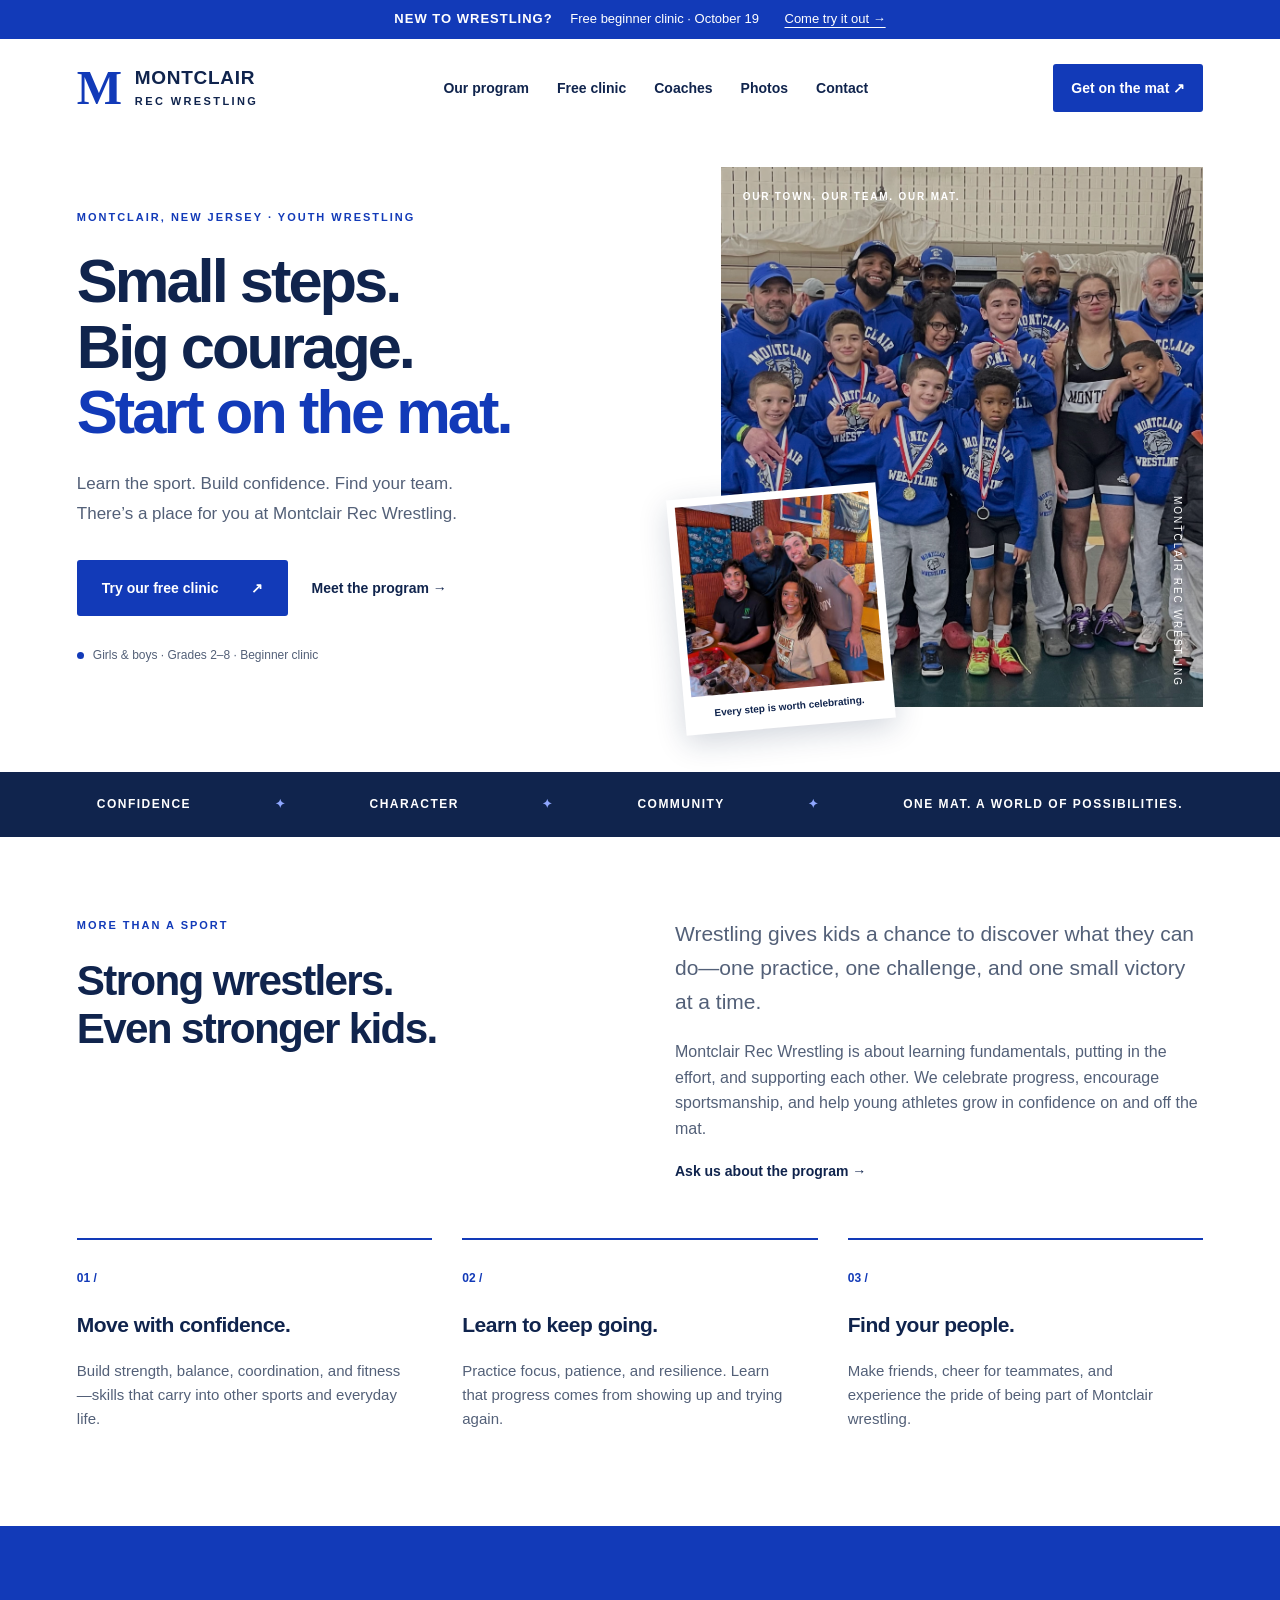
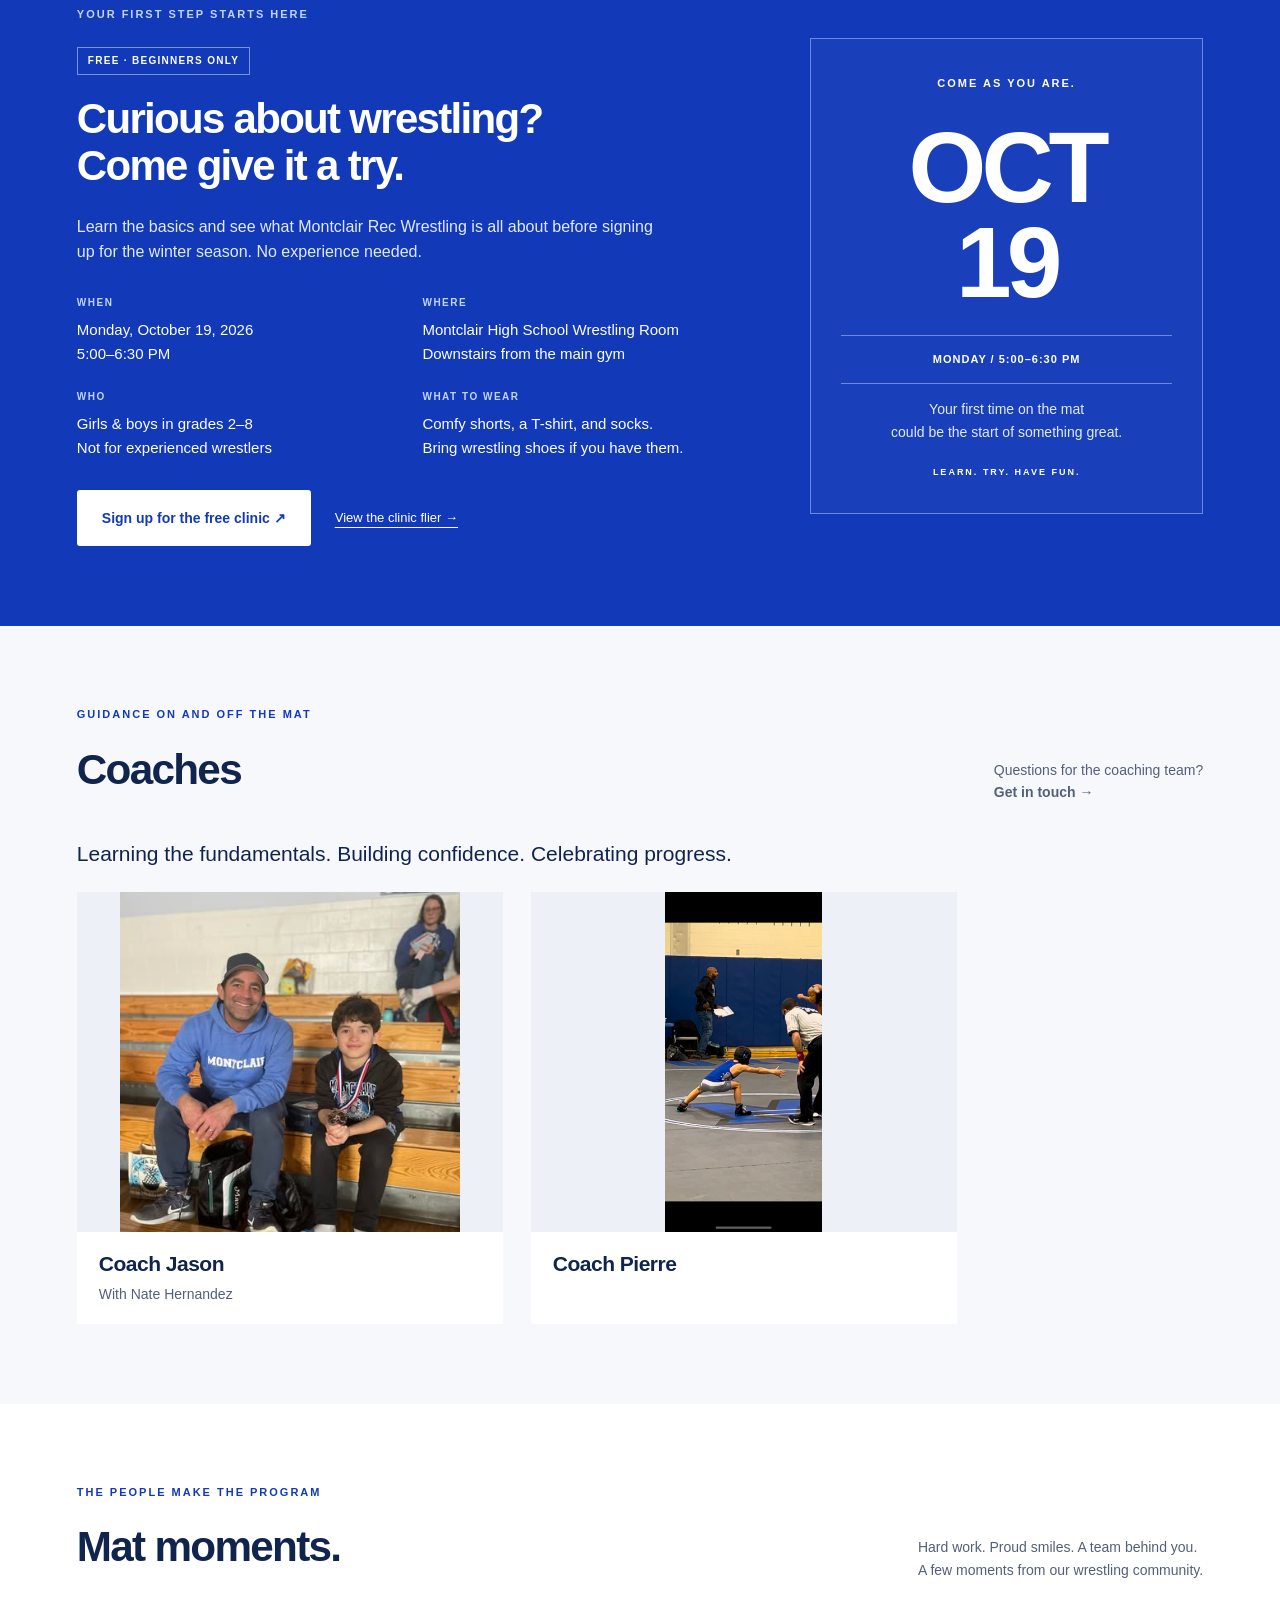
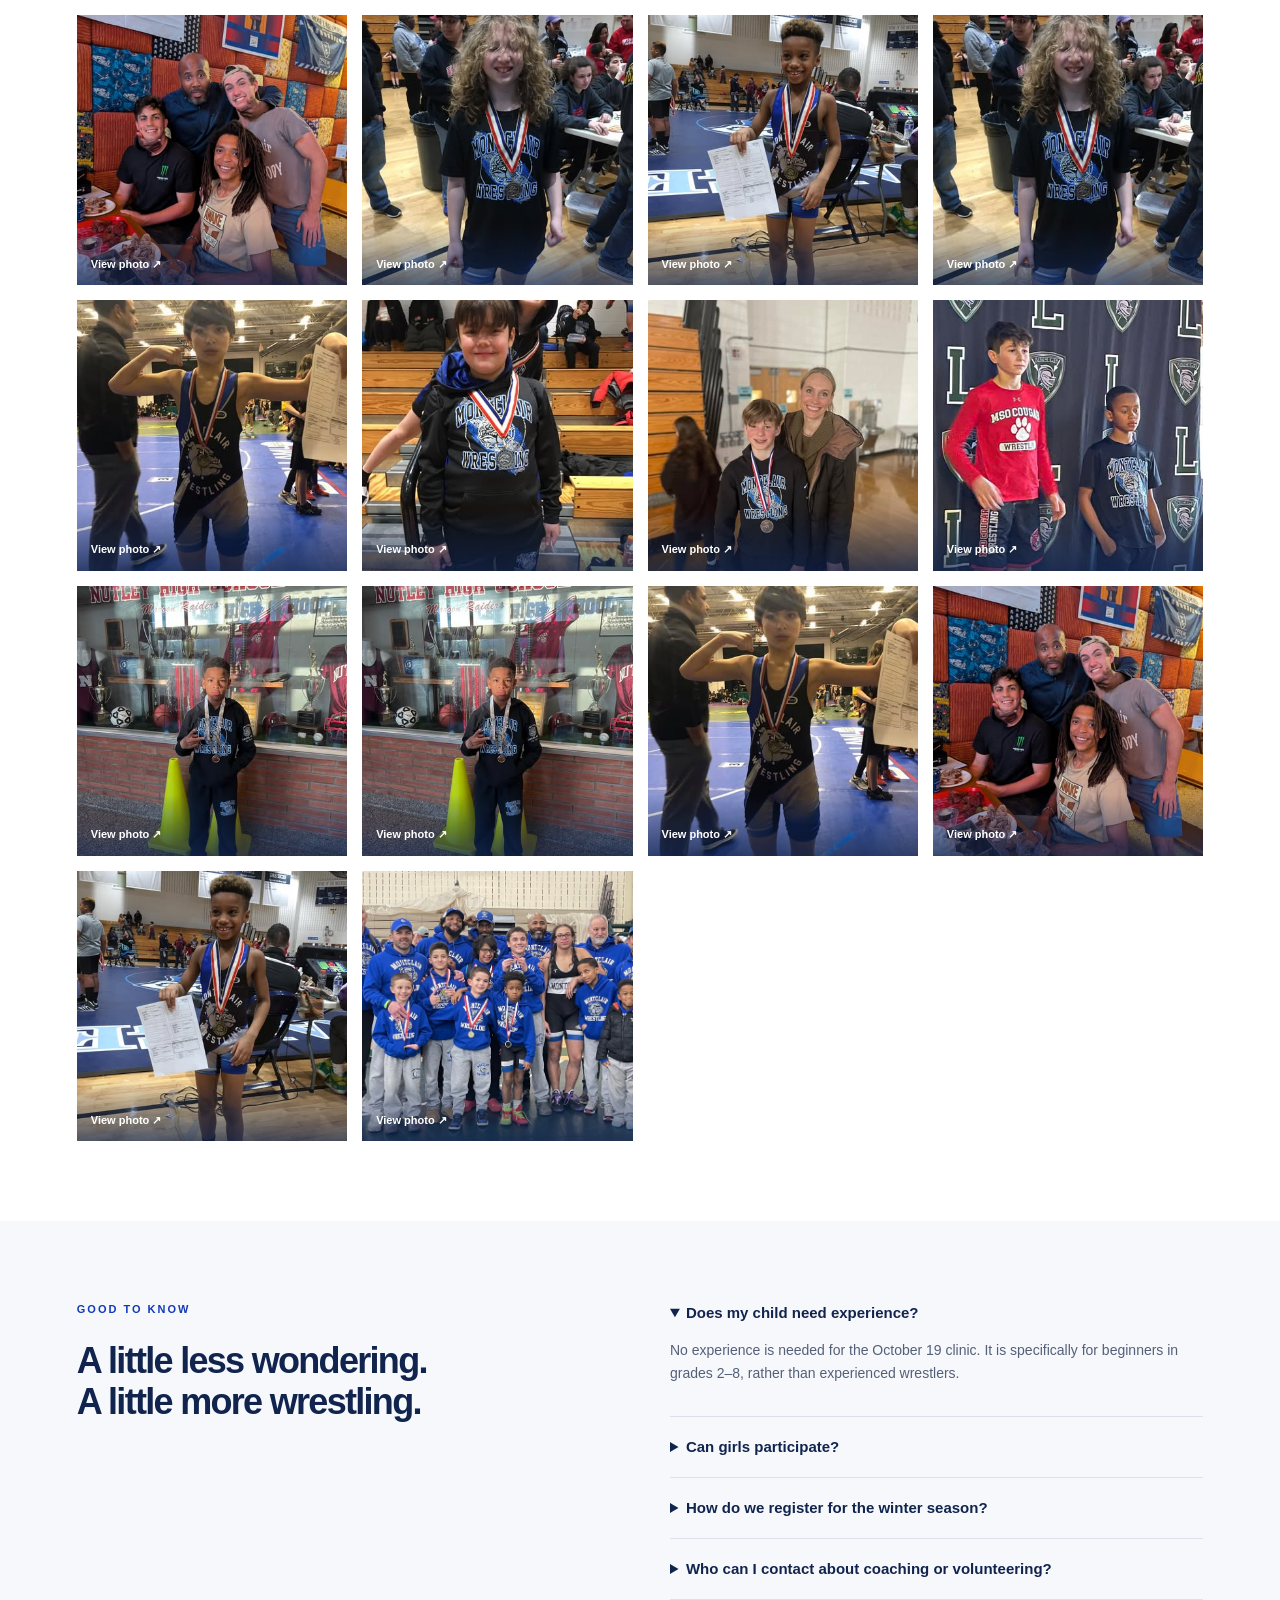
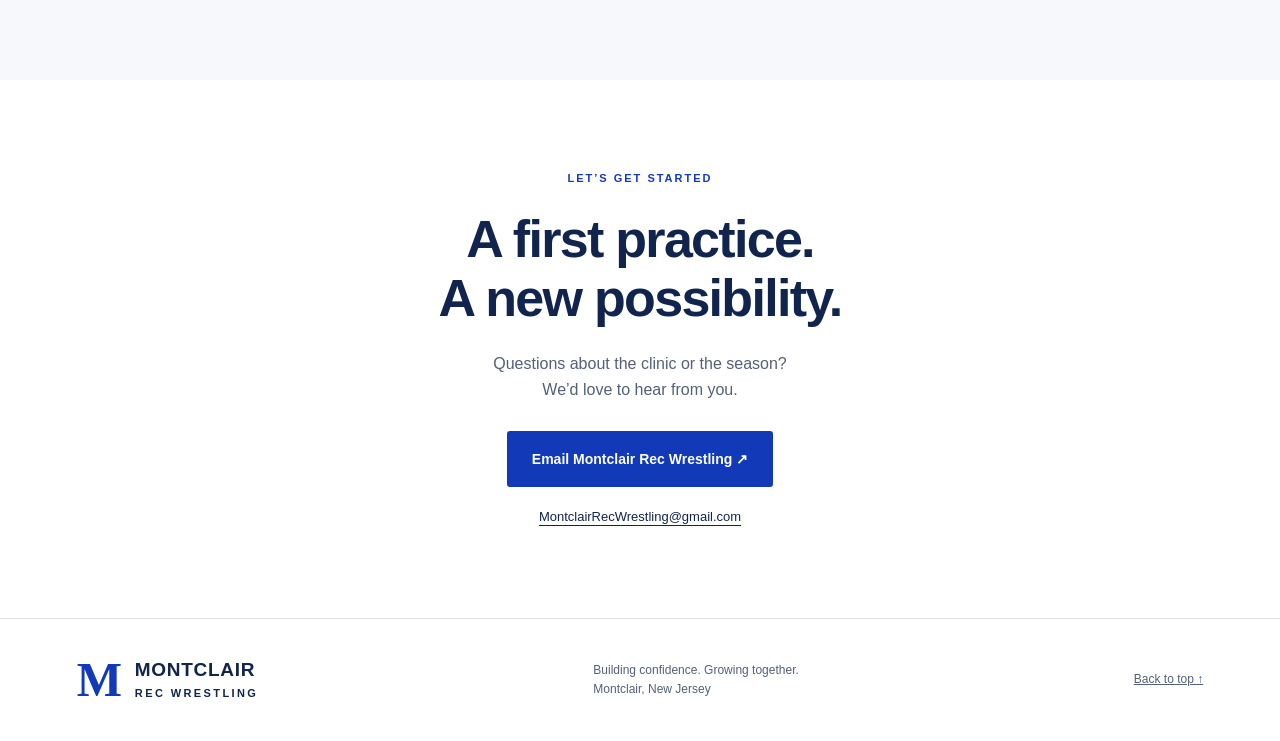
==== index.html @ 40a3220d "Add dedicated navigation pages" ====
<!doctype html>
<html lang="en"><head><meta charset="utf-8"><meta name="viewport" content="width=device-width,initial-scale=1"><title>Montclair Rec Wrestling | Youth Wrestling in Montclair, NJ</title><meta name="description" content="Learn the sport. Find your confidence. Join Montclair Rec Wrestling, and try our free beginner clinic for girls and boys in grades 2–8 on October 19, 2026."><meta name="theme-color" content="#123ab8"><link rel="icon" href="favicon.svg" type="image/svg+xml"><link rel="stylesheet" href="styles.css"><script src="script.js" defer></script><style>.coaches-section{background:var(--paper)}.coach-grid{display:grid;grid-template-columns:repeat(2,minmax(0,1fr));gap:28px;max-width:880px}.coach-grid figure{margin:0;background:white}.coach-grid img{width:100%;height:340px;object-fit:contain;background:#edf0f6}.coach-grid figcaption{padding:18px 22px}.coach-grid h3{margin:0}.coach-grid figcaption p{margin:6px 0 0;color:var(--muted);font-size:14px}header nav{flex-wrap:wrap}@media(max-width:650px){.coach-grid{grid-template-columns:1fr}.coach-grid img{height:300px}}</style></head>
<body><a class="skip" href="#main">Skip to content</a>
<div class="announcement"><span>NEW TO WRESTLING?</span> Free beginner clinic · October 19 <a href="#clinic">Come try it out →</a></div>
<header><a class="brand" href="index.html" aria-label="Montclair Rec Wrestling home"><span class="mark">M</span><span>MONTCLAIR<small>REC WRESTLING</small></span></a><nav aria-label="Main navigation"><a href="program.html">Our program</a><a href="clinic.html">Free clinic</a><a href="coaches.html">Coaches</a><a href="photos.html">Photos</a><a href="contact.html">Contact</a></nav><a class="button small" href="clinic.html">Get on the mat ↗</a></header>
<main id="main"><section class="hero"><div class="hero-copy"><p class="eyebrow">MONTCLAIR, NEW JERSEY · YOUTH WRESTLING</p><h1>Small steps.<br>Big courage.<br><em>Start on the mat.</em></h1><p class="lead">Learn the sport. Build confidence. Find your team.<br>There’s a place for you at Montclair Rec Wrestling.</p><div class="actions"><a class="button" href="#clinic">Try our free clinic <span>↗</span></a><a class="text-link" href="#about">Meet the program →</a></div><div class="hero-note"><span class="dot"></span> Girls & boys · Grades 2–8 · Beginner clinic</div></div><div class="hero-art"><img class="gym" src="Team Pic.jpg" alt="Wrestling mats ready for a meet at Montclair High School" width="600" height="720" fetchpriority="high"><div class="image-caption">OUR TOWN. OUR TEAM. OUR MAT.</div><div class="inset"><img src="photo-02.jpg" alt="A Montclair wrestler and coach celebrating together" width="250" height="250"><span>Every step is worth celebrating.</span></div><span class="vertical">MONTCLAIR REC WRESTLING</span></div></section>
<div class="values-strip"><span>CONFIDENCE</span><i>✦</i><span>CHARACTER</span><i>✦</i><span>COMMUNITY</span><i>✦</i><span>ONE MAT. A WORLD OF POSSIBILITIES.</span></div>
<section id="about" class="section about"><div><p class="eyebrow">MORE THAN A SPORT</p><h2>Strong wrestlers.<br>Even stronger kids.</h2></div><div><p class="large-copy">Wrestling gives kids a chance to discover what they can do—one practice, one challenge, and one small victory at a time.</p><p>Montclair Rec Wrestling is about learning fundamentals, putting in the effort, and supporting each other. We celebrate progress, encourage sportsmanship, and help young athletes grow in confidence on and off the mat.</p><a class="text-link" href="#contact">Ask us about the program →</a></div></section>
<section class="benefits section" aria-label="Benefits of wrestling"><article><span class="number">01 /</span><h3>Move with confidence.</h3><p>Build strength, balance, coordination, and fitness—skills that carry into other sports and everyday life.</p></article><article><span class="number">02 /</span><h3>Learn to keep going.</h3><p>Practice focus, patience, and resilience. Learn that progress comes from showing up and trying again.</p></article><article><span class="number">03 /</span><h3>Find your people.</h3><p>Make friends, cheer for teammates, and experience the pride of being part of Montclair wrestling.</p></article></section>
<section id="clinic" class="clinic section"><div class="clinic-main"><p class="eyebrow">YOUR FIRST STEP STARTS HERE</p><div class="pill">FREE · BEGINNERS ONLY</div><h2>Curious about wrestling?<br>Come give it a try.</h2><p>Learn the basics and see what Montclair Rec Wrestling is all about before signing up for the winter season. No experience needed.</p><dl class="event-details"><div><dt>WHEN</dt><dd>Monday, October 19, 2026<br>5:00–6:30 PM</dd></div><div><dt>WHERE</dt><dd>Montclair High School Wrestling Room<br>Downstairs from the main gym</dd></div><div><dt>WHO</dt><dd>Girls & boys in grades 2–8<br>Not for experienced wrestlers</dd></div><div><dt>WHAT TO WEAR</dt><dd>Comfy shorts, a T-shirt, and socks.<br>Bring wrestling shoes if you have them.</dd></div></dl><div class="actions"><a class="button white" href="https://tools.signupgenius.com/c/montclair-rec-wrestling-clinic" target="_blank" rel="noopener noreferrer">Sign up for the free clinic ↗</a><a class="flyer-link" href="Clinic%20Flier.jpg" target="_blank" rel="noopener">View the clinic flier →</a></div></div><aside class="date-card"><span>COME AS YOU ARE.</span><strong>OCT<br>19</strong><div>MONDAY / 5:00–6:30 PM</div><p>Your first time on the mat<br>could be the start of something great.</p><span class="card-bottom">LEARN. TRY. HAVE FUN.</span></aside></section>
<section id="coaches" class="section coaches-section" aria-labelledby="coaches-title"><div class="section-heading"><div><p class="eyebrow">GUIDANCE ON AND OFF THE MAT</p><h2 id="coaches-title">Coaches</h2></div><p>Questions for the coaching team?<br><a class="text-link" href="mailto:MontclairRecWrestling@gmail.com?subject=Question%20for%20the%20coaches">Get in touch →</a></p></div><p class="large-copy">Learning the fundamentals. Building confidence. Celebrating progress.</p><div class="coach-grid"><figure><a href="Coach%20Jason%20and%20Nate%20Hernandez.jpg" data-photo><img src="Coach%20Jason%20and%20Nate%20Hernandez.jpg" alt="Coach Jason and Nate Hernandez" loading="lazy"></a><figcaption><h3>Coach Jason</h3><p>With Nate Hernandez</p></figcaption></figure><figure><a href="Coach%20Pierre.jpg" data-photo><img src="Coach%20Pierre.jpg" alt="Coach Pierre" loading="lazy"></a><figcaption><h3>Coach Pierre</h3></figcaption></figure></div></section>
<section id="photos" class="section gallery-section"><div class="section-heading"><div><p class="eyebrow">THE PEOPLE MAKE THE PROGRAM</p><h2>Mat moments.</h2></div><p>Hard work. Proud smiles. A team behind you.<br>A few moments from our wrestling community.</p></div><div class="gallery"><a class="photo" href="photo-02.jpg" data-photo><img src="photo-02.jpg" alt="A Montclair wrestler and coach celebrating after competition" loading="lazy" width="400" height="400"><span>View photo ↗</span></a><a class="photo" href="photo-03.jpg" data-photo><img src="photo-03.jpg" alt="Young wrestlers on the awards podium" loading="lazy" width="400" height="400"><span>View photo ↗</span></a><a class="photo" href="photo-11.jpg" data-photo><img src="photo-11.jpg" alt="Montclair wrestler holding a certificate after competition" loading="lazy" width="400" height="400"><span>View photo ↗</span></a><a class="photo" href="photo-03.jpg" data-photo><img src="photo-03.jpg" alt="Montclair wrestler wearing competition medals" loading="lazy" width="400" height="400"><span>View photo ↗</span></a><a class="photo" href="photo-06.jpg" data-photo><img src="photo-06.jpg" alt="Montclair wrestler celebrating with medals" loading="lazy" width="400" height="400"><span>View photo ↗</span></a><a class="photo" href="photo-14.jpg" data-photo><img src="photo-14.jpg" alt="Montclair wrestler smiling with tournament medals" loading="lazy" width="400" height="400"><span>View photo ↗</span></a><a class="photo" href="photo-07.jpg" data-photo><img src="photo-07.jpg" alt="A young wrestler and family member at a competition" loading="lazy" width="400" height="400"><span>View photo ↗</span></a><a class="photo" href="photo-08.jpg" data-photo><img src="photo-08.jpg" alt="Wrestlers standing at a tournament awards presentation" loading="lazy" width="400" height="400"><span>View photo ↗</span></a><a class="photo" href="photo-10.jpg" data-photo><img src="photo-10.jpg" alt="Montclair wrestler wearing medals after a tournament" loading="lazy" width="400" height="400"><span>View photo ↗</span></a><a class="photo" href="photo-10.jpg" data-photo><img src="photo-10.jpg" alt="A wrestler with medals in front of the Montclair trophy case" loading="lazy" width="400" height="400"><span>View photo ↗</span></a><a class="photo" href="photo-06.jpg" data-photo><img src="photo-06.jpg" alt="Montclair wrestler holding a certificate and wearing medals" loading="lazy" width="400" height="400"><span>View photo ↗</span></a><a class="photo" href="photo-02.jpg" data-photo><img src="photo-02.jpg" alt="Members of the Montclair wrestling community together" loading="lazy" width="400" height="400"><span>View photo ↗</span></a><a class="photo" href="photo-11.jpg" data-photo><img src="photo-11.jpg" alt="Families watching a wrestling meet from the bleachers" loading="lazy" width="400" height="400"><span>View photo ↗</span></a><a class="photo" href="Team Pic.jpg" data-photo><img src="Team Pic.jpg" alt="Wrestling mats set up in the Montclair High School gym" loading="lazy" width="400" height="400"><span>View photo ↗</span></a></div></section>
<section class="section faq" id="program"><div><p class="eyebrow">GOOD TO KNOW</p><h2>A little less wondering.<br>A little more wrestling.</h2></div><div><details open><summary>Does my child need experience?</summary><p>No experience is needed for the October 19 clinic. It is specifically for beginners in grades 2–8, rather than experienced wrestlers.</p></details><details><summary>Can girls participate?</summary><p>Absolutely. The beginner clinic welcomes both girls and boys in grades 2–8.</p></details><details><summary>How do we register for the winter season?</summary><p>Contact us for current season registration details, fees, practice times, and eligibility. The clinic sign-up is separate from season registration.</p><a href="mailto:MontclairRecWrestling@gmail.com?subject=Winter%20season%20information">Ask about the winter season →</a></details><details><summary>Who can I contact about coaching or volunteering?</summary><p>Email MontclairRecWrestling@gmail.com to connect with the program about coaching, volunteering, or questions about your child’s experience.</p></details></div></section>
<section id="contact" class="contact section"><p class="eyebrow">LET’S GET STARTED</p><h2>A first practice.<br>A new possibility.</h2><p>Questions about the clinic or the season?<br>We’d love to hear from you.</p><a class="button" href="mailto:MontclairRecWrestling@gmail.com">Email Montclair Rec Wrestling ↗</a><a class="email" href="mailto:MontclairRecWrestling@gmail.com">MontclairRecWrestling@gmail.com</a></section>
</main><footer><a class="brand" href="#"><span class="mark">M</span><span>MONTCLAIR<small>REC WRESTLING</small></span></a><p>Building confidence. Growing together.<br>Montclair, New Jersey</p><a href="#main">Back to top ↑</a></footer>
<dialog id="photo-dialog" aria-label="Photo viewer"><button type="button" class="close" aria-label="Close photo viewer">×</button><img alt=""><p></p></dialog></body></html>
---- styles.css ----
:root{--blue:#123ab8;--navy:#10244d;--paper:#f7f8fc;--muted:#536078;--line:#dce1ec}*{box-sizing:border-box}html{scroll-behavior:smooth;scroll-padding-top:30px}body{margin:0;background:#fff;color:var(--navy);font-family:Arial,Helvetica,sans-serif;line-height:1.6}a{color:inherit}img{max-width:100%;display:block}button,a,summary{-webkit-tap-highlight-color:transparent}a:focus-visible,button:focus-visible,summary:focus-visible{outline:3px solid #ecaa20;outline-offset:5px}.skip{position:fixed;top:-100px;left:16px;z-index:10;background:white;padding:12px}.skip:focus{top:10px}.announcement{background:var(--blue);color:white;text-align:center;padding:9px 20px;font-size:13px}.announcement span{font-weight:800;letter-spacing:1px;margin-right:14px}.announcement a{margin-left:22px;text-underline-offset:4px}header,footer{max-width:1440px;margin:auto;display:flex;justify-content:space-between;align-items:center;padding:25px 6%;gap:25px}.brand{display:flex;align-items:center;gap:12px;text-decoration:none;font-size:19px;font-weight:900;letter-spacing:.7px;line-height:1.1}.brand small{display:block;font-size:11px;letter-spacing:2.4px;margin-top:6px}.mark{font-family:Georgia,serif;font-size:48px;color:var(--blue);line-height:1}nav{display:flex;gap:28px;font-size:14px;font-weight:600}nav a{text-decoration:none}nav a:hover,.text-link:hover{color:var(--blue)}.button{display:inline-flex;justify-content:center;align-items:center;gap:32px;padding:16px 24px;background:var(--blue);color:white;text-decoration:none;font-size:14px;font-weight:700;border:1px solid transparent;border-radius:3px;transition:background .2s,transform .2s}.button:hover{background:#0c2b87;transform:translateY(-2px)}.button.small{padding:12px 17px}.hero{max-width:1440px;margin:auto;display:grid;grid-template-columns:1.1fr 1fr;padding:30px 6% 65px;gap:50px;align-items:center}.eyebrow{font-size:11px;font-weight:800;letter-spacing:2px;color:var(--blue);margin:0 0 22px}.hero h1{font-size:clamp(44px,4.8vw,70px);letter-spacing:-3px;line-height:1.06;margin:20px 0 25px;font-weight:900}.hero h1 em{color:var(--blue);font-style:normal}.lead{font-size:17px;line-height:1.8;color:var(--muted)}.actions{display:flex;gap:24px;align-items:center;flex-wrap:wrap;margin-top:30px}.text-link{font-size:14px;font-weight:700;text-decoration:none}.hero-note{font-size:12px;color:var(--muted);margin-top:30px;display:flex;align-items:center;gap:9px}.dot{height:7px;width:7px;border-radius:50%;background:var(--blue)}.hero-art{height:540px;position:relative;margin-left:30px;background:var(--blue)}.gym{width:100%;height:100%;object-fit:cover;filter:brightness(.78)}.image-caption{position:absolute;top:22px;left:22px;color:white;font-size:10px;letter-spacing:1.8px;font-weight:800}.inset{position:absolute;bottom:-20px;left:-45px;width:210px;background:white;padding:8px;transform:rotate(-5deg);box-shadow:0 8px 30px #10244d30}.inset img{width:100%;height:190px;object-fit:cover}.inset span{display:block;text-align:center;font-size:10px;font-weight:700;padding:10px 0 4px}.vertical{position:absolute;bottom:20px;right:18px;color:white;writing-mode:vertical-rl;font-size:10px;letter-spacing:2px}.values-strip{display:flex;justify-content:space-around;align-items:center;gap:18px;background:var(--navy);color:#fff;padding:23px 5%;font-size:12px;font-weight:800;letter-spacing:1.5px}.values-strip i{color:#8fa7ff;font-style:normal}.section{padding:80px 6%;max-width:1440px;margin:auto}h2{font-size:clamp(32px,3.3vw,46px);letter-spacing:-1.7px;line-height:1.13;margin:0 0 24px}h3{font-size:21px;letter-spacing:-.5px;line-height:1.3}.about{display:grid;grid-template-columns:1fr 1fr;gap:70px;padding-bottom:35px}.about p:not(.eyebrow){color:var(--muted)}.large-copy{font-size:21px;line-height:1.6;margin-top:0}.benefits{display:grid;grid-template-columns:repeat(3,1fr);gap:30px;padding-top:20px}.benefits article{border-top:2px solid var(--blue);padding:24px 20px 0 0}.number{color:var(--blue);font-weight:800;font-size:12px}.benefits p{color:var(--muted);font-size:15px}.clinic{background:var(--blue);color:white;display:grid;grid-template-columns:1.7fr 1fr;gap:65px;max-width:none;padding-left:max(6%,calc((100vw - 1268px)/2));padding-right:max(6%,calc((100vw - 1268px)/2))}.clinic .eyebrow{color:#c4d3ff}.pill{display:inline-block;font-size:10px;letter-spacing:1.3px;font-weight:800;padding:5px 10px;border:1px solid #7791e7;margin:0 0 20px}.clinic h2{font-size:42px}.clinic-main>p:not(.eyebrow){max-width:590px;color:#e3eaff}.event-details{display:grid;grid-template-columns:1fr 1fr;gap:23px;margin-top:30px}dt{font-size:10px;letter-spacing:1.5px;color:#c4d3ff;font-weight:800}dd{margin:7px 0 0;font-size:15px}.white{background:white;color:var(--blue)}.white:hover{background:#e5ebff}.flyer-link{font-size:13px;text-underline-offset:5px}.date-card{border:1px solid #6c87df;align-self:center;padding:30px;text-align:center;background:#ffffff08}.date-card>span{font-size:11px;font-weight:800;letter-spacing:2px}.date-card strong{font-size:100px;line-height:.95;letter-spacing:-5px;display:block;margin:25px 0}.date-card>div{font-size:11px;font-weight:800;letter-spacing:1px;border-top:1px solid #6c87df;border-bottom:1px solid #6c87df;padding:15px 0}.date-card p{font-size:14px;color:#e3eaff}.date-card .card-bottom{font-size:9px}.section-heading{display:flex;justify-content:space-between;gap:30px;align-items:end;margin-bottom:20px}.section-heading p:not(.eyebrow){color:var(--muted);font-size:14px}.gallery{display:grid;grid-template-columns:repeat(4,1fr);gap:15px}.photo{position:relative;overflow:hidden;background:var(--paper);aspect-ratio:1/1}.photo img{width:100%;height:100%;object-fit:cover;transition:transform .3s}.photo:hover img{transform:scale(1.04)}.photo span{position:absolute;bottom:0;left:0;right:0;background:linear-gradient(transparent,#10244dbb);padding:32px 14px 12px;color:white;font-size:11px;font-weight:700}.faq{background:var(--paper);display:grid;grid-template-columns:1fr 1fr;gap:60px}.faq h2{font-size:36px}details{border-bottom:1px solid var(--line);padding:18px 0}details:first-child{padding-top:0}summary{font-weight:700;font-size:15px;cursor:pointer}details p,details a{font-size:14px;color:var(--muted)}.contact{text-align:center;padding-top:90px;padding-bottom:90px}.contact h2{font-size:52px}.contact p:not(.eyebrow){color:var(--muted)}.contact .button{margin-top:12px}.email{display:block;margin-top:20px;font-size:13px;text-underline-offset:4px;overflow-wrap:anywhere}footer{border-top:1px solid var(--line);padding-top:30px;padding-bottom:30px}footer p,footer>a:last-child{font-size:12px;color:var(--muted)}dialog{padding:40px 18px 18px;border:0;border-radius:5px;max-width:90vw;max-height:92vh;background:var(--navy);color:white}dialog::backdrop{background:#081124dd}dialog img{max-height:72vh;width:auto;margin:auto;object-fit:contain}dialog p{font-size:13px;margin:14px 0 0;max-width:600px}.close{position:absolute;right:8px;top:2px;color:white;background:none;border:0;font-size:30px;cursor:pointer;width:36px;height:36px}@media(min-width:1500px){.clinic{padding-left:calc((100vw - 1268px)/2);padding-right:calc((100vw - 1268px)/2)}}@media(max-width:1000px){nav{gap:16px}header>.button{display:none}.hero{gap:20px}.hero h1{font-size:50px}.hero-art{height:490px}.inset{width:160px;left:-20px}.inset img{height:145px}.clinic{gap:30px}.clinic h2{font-size:36px}.date-card{padding:22px}.values-strip span:last-child,.values-strip i:last-of-type{display:none}}@media(max-width:650px){.announcement{font-size:11px;padding:9px 10px}.announcement span{display:none}.announcement a{margin-left:8px}header{padding:22px 6%;flex-wrap:wrap;gap:20px}.brand{font-size:17px}.mark{font-size:42px}nav{justify-content:space-between;width:100%;font-size:12px;gap:10px;border-top:1px solid var(--line);padding-top:14px}.hero{grid-template-columns:1fr;padding-top:15px;gap:30px;padding-bottom:55px}.hero h1{font-size:50px;letter-spacing:-2.4px}.eyebrow{font-size:9px;letter-spacing:1.5px}.lead{font-size:15px}.hero-art{height:360px;margin-left:20px;margin-right:0}.inset{width:160px}.gym{object-position:center 57%}.hero-note{font-size:11px}.actions{gap:18px}.button{padding:14px 18px;font-size:13px}.text-link{font-size:12px}.values-strip{font-size:9px;letter-spacing:1px;padding:18px 5%;gap:10px}.section{padding:55px 6%}.about,.faq{grid-template-columns:1fr;gap:12px}.large-copy{font-size:18px}.benefits{grid-template-columns:1fr;padding-top:0;gap:15px}.benefits article{padding-top:18px}.benefits h3{margin:10px 0}.benefits p{margin-top:10px}.clinic{grid-template-columns:1fr;gap:30px}.clinic h2{font-size:34px}.clinic-main>p{font-size:15px}.event-details{gap:22px 18px}dd{font-size:13px}.date-card{display:none}.section-heading{display:block}.gallery{grid-template-columns:repeat(2,1fr);gap:10px}.section-heading h2{margin-bottom:12px}.photo span{font-size:10px}.faq h2{font-size:32px}.contact h2{font-size:43px}footer{flex-wrap:wrap}footer p{max-width:180px}footer>a:last-child{width:100%}}@media(prefers-reduced-motion:reduce){html{scroll-behavior:auto}*{transition:none!important}}

/* Interior pages */
body.page{background:var(--paper)}
.page header{background:#fff;border-bottom:1px solid var(--line)}
.page nav a[aria-current="page"]{color:var(--blue);text-decoration:underline;text-decoration-thickness:2px;text-underline-offset:7px}
.page-main{max-width:1440px;margin:auto}
.page-hero{padding:75px 6% 55px;background:#fff;border-bottom:1px solid var(--line)}
.page-hero h1{font-size:clamp(44px,5.5vw,76px);line-height:1.02;letter-spacing:-3px;margin:0;max-width:850px}
.page-hero .intro{font-size:19px;color:var(--muted);max-width:720px;margin:25px 0 0}
.content-section{padding:65px 6%}
.content-section h2{margin-bottom:15px}
.two-column{display:grid;grid-template-columns:1fr 1fr;gap:55px}
.info-cards{display:grid;grid-template-columns:repeat(3,1fr);gap:20px;margin-top:35px}
.info-card{background:#fff;border-top:3px solid var(--blue);padding:28px}
.info-card h2,.info-card h3{margin-top:0}
.info-card p{color:var(--muted)}
.coach-list{display:grid;grid-template-columns:repeat(2,1fr);gap:16px;margin-top:34px}
.coach-card{background:#fff;border:1px solid var(--line);padding:25px 28px}
.coach-card h2{font-size:23px;margin:0 0 8px;letter-spacing:-.5px}
.coach-card a{color:var(--blue);font-size:14px;overflow-wrap:anywhere}
.page-gallery{display:grid;grid-template-columns:repeat(3,1fr);gap:16px}
.page-gallery a{background:#fff;text-decoration:none}
.page-gallery img{width:100%;height:280px;object-fit:cover}
.page-gallery span{display:block;padding:13px 15px;font-size:12px;font-weight:700}
.contact-panel{background:var(--blue);color:#fff;padding:45px;max-width:850px}
.contact-panel .eyebrow{color:#c4d3ff}.contact-panel a:not(.button){color:#fff}
.back-link{display:inline-block;margin-bottom:28px;font-size:13px;font-weight:700;text-decoration:none;color:var(--blue)}
@media(max-width:800px){.info-cards{grid-template-columns:1fr}.page-gallery{grid-template-columns:repeat(2,1fr)}.two-column,.coach-list{grid-template-columns:1fr}.page-hero{padding-top:50px}.page-gallery img{height:220px}}
@media(max-width:500px){.page-gallery{grid-template-columns:1fr}.page-gallery img{height:280px}.contact-panel{padding:30px 22px}}
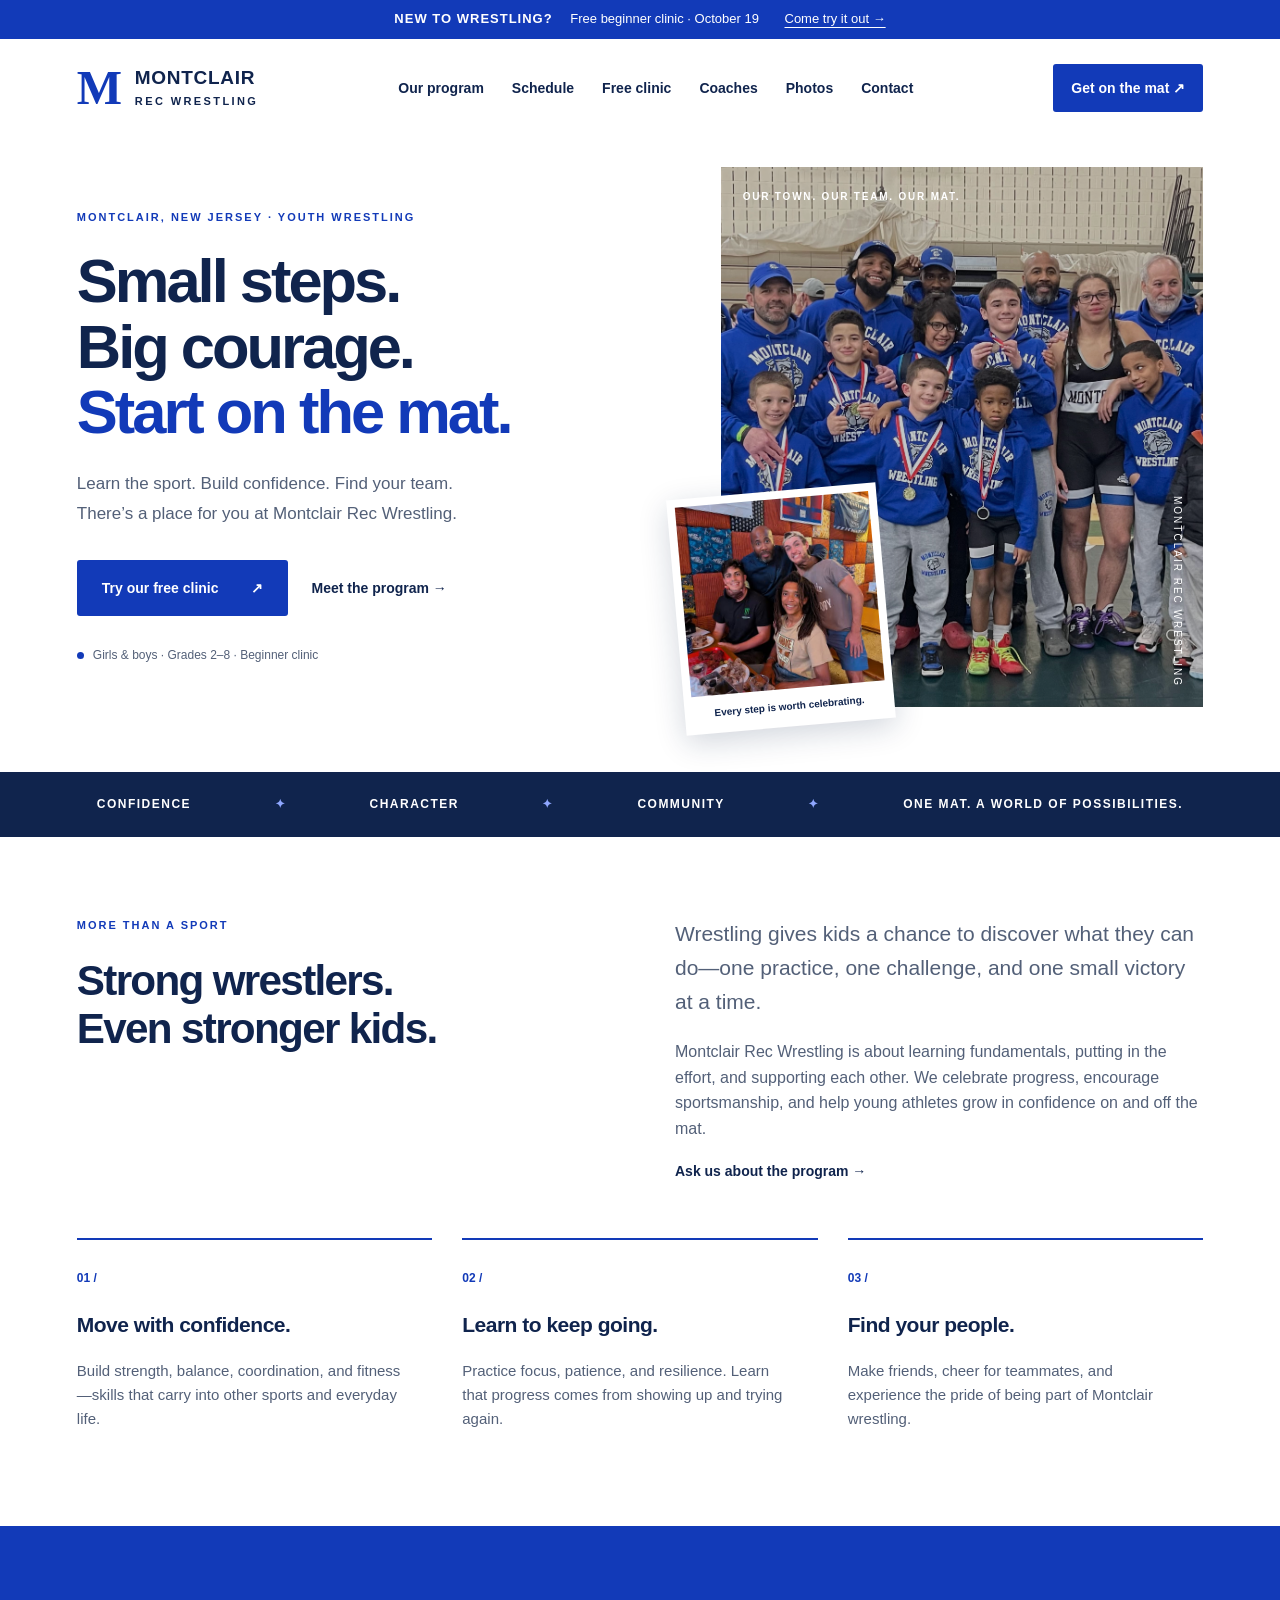
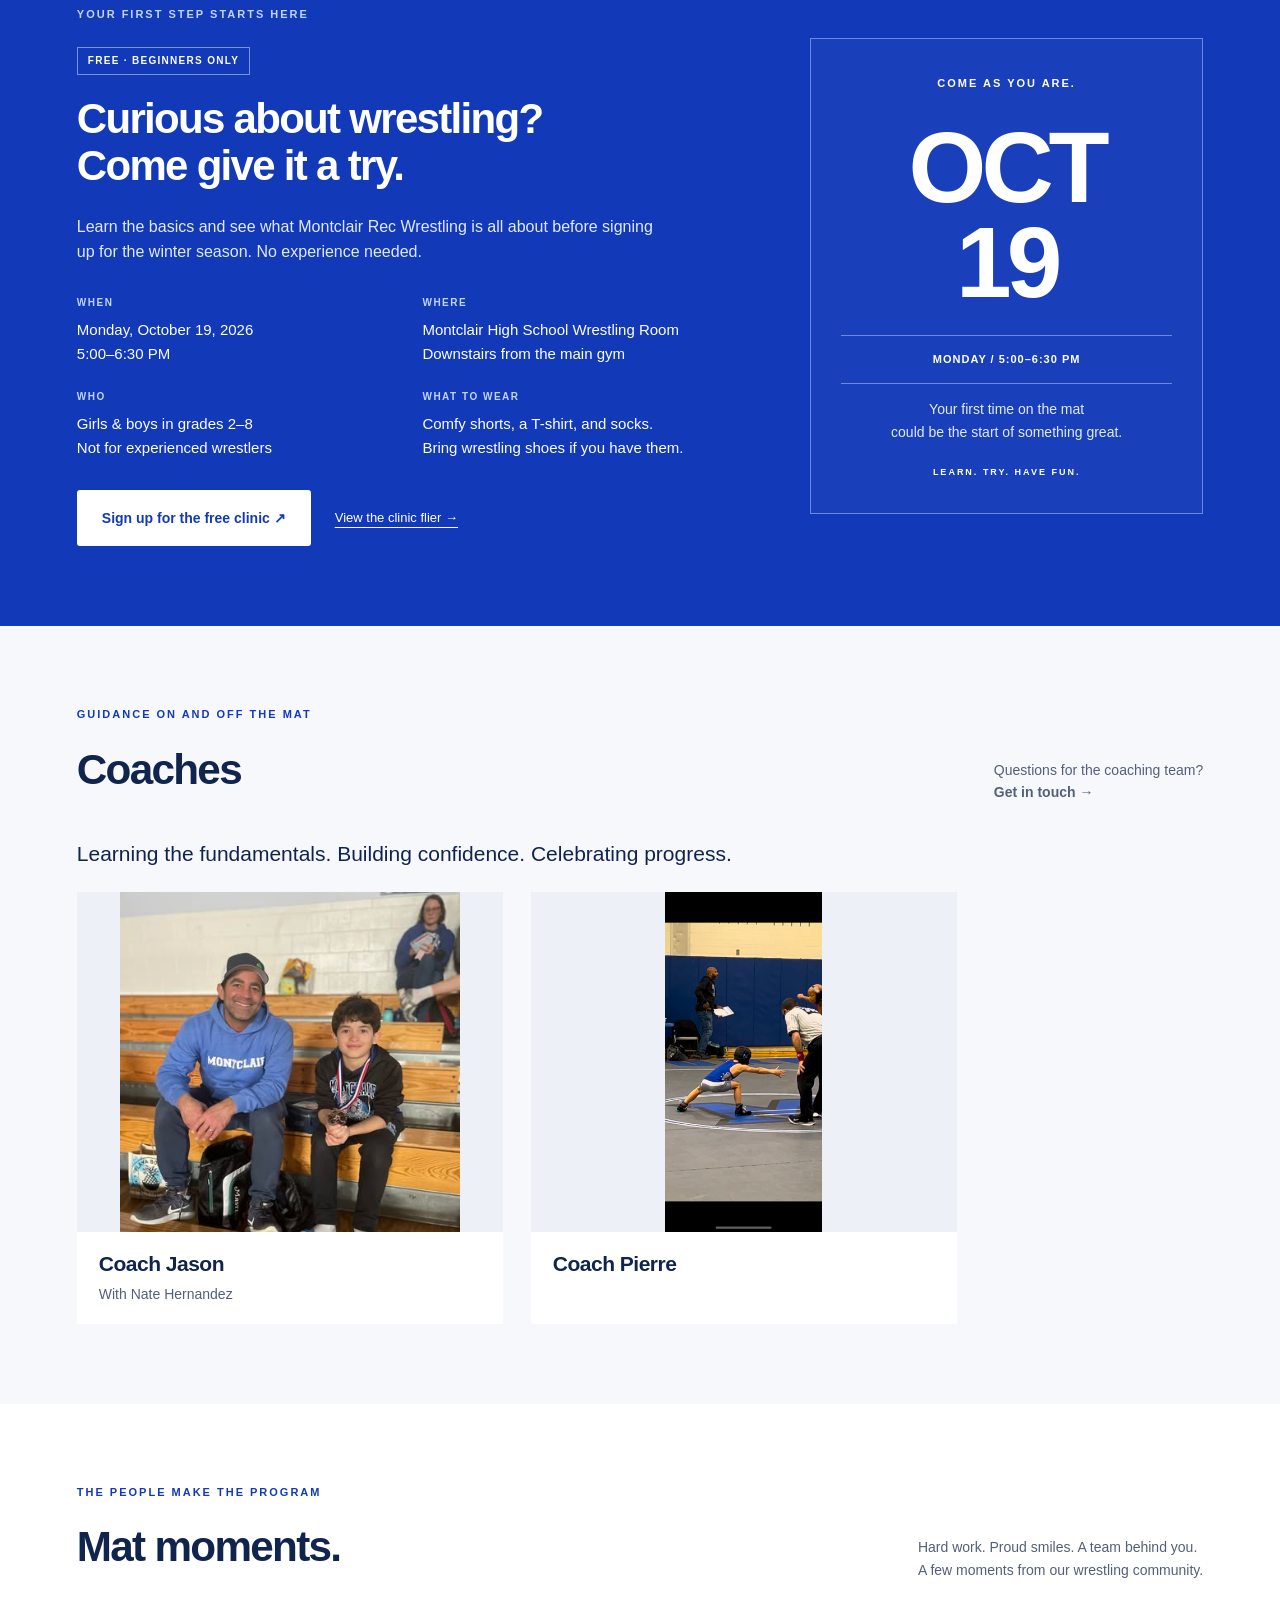
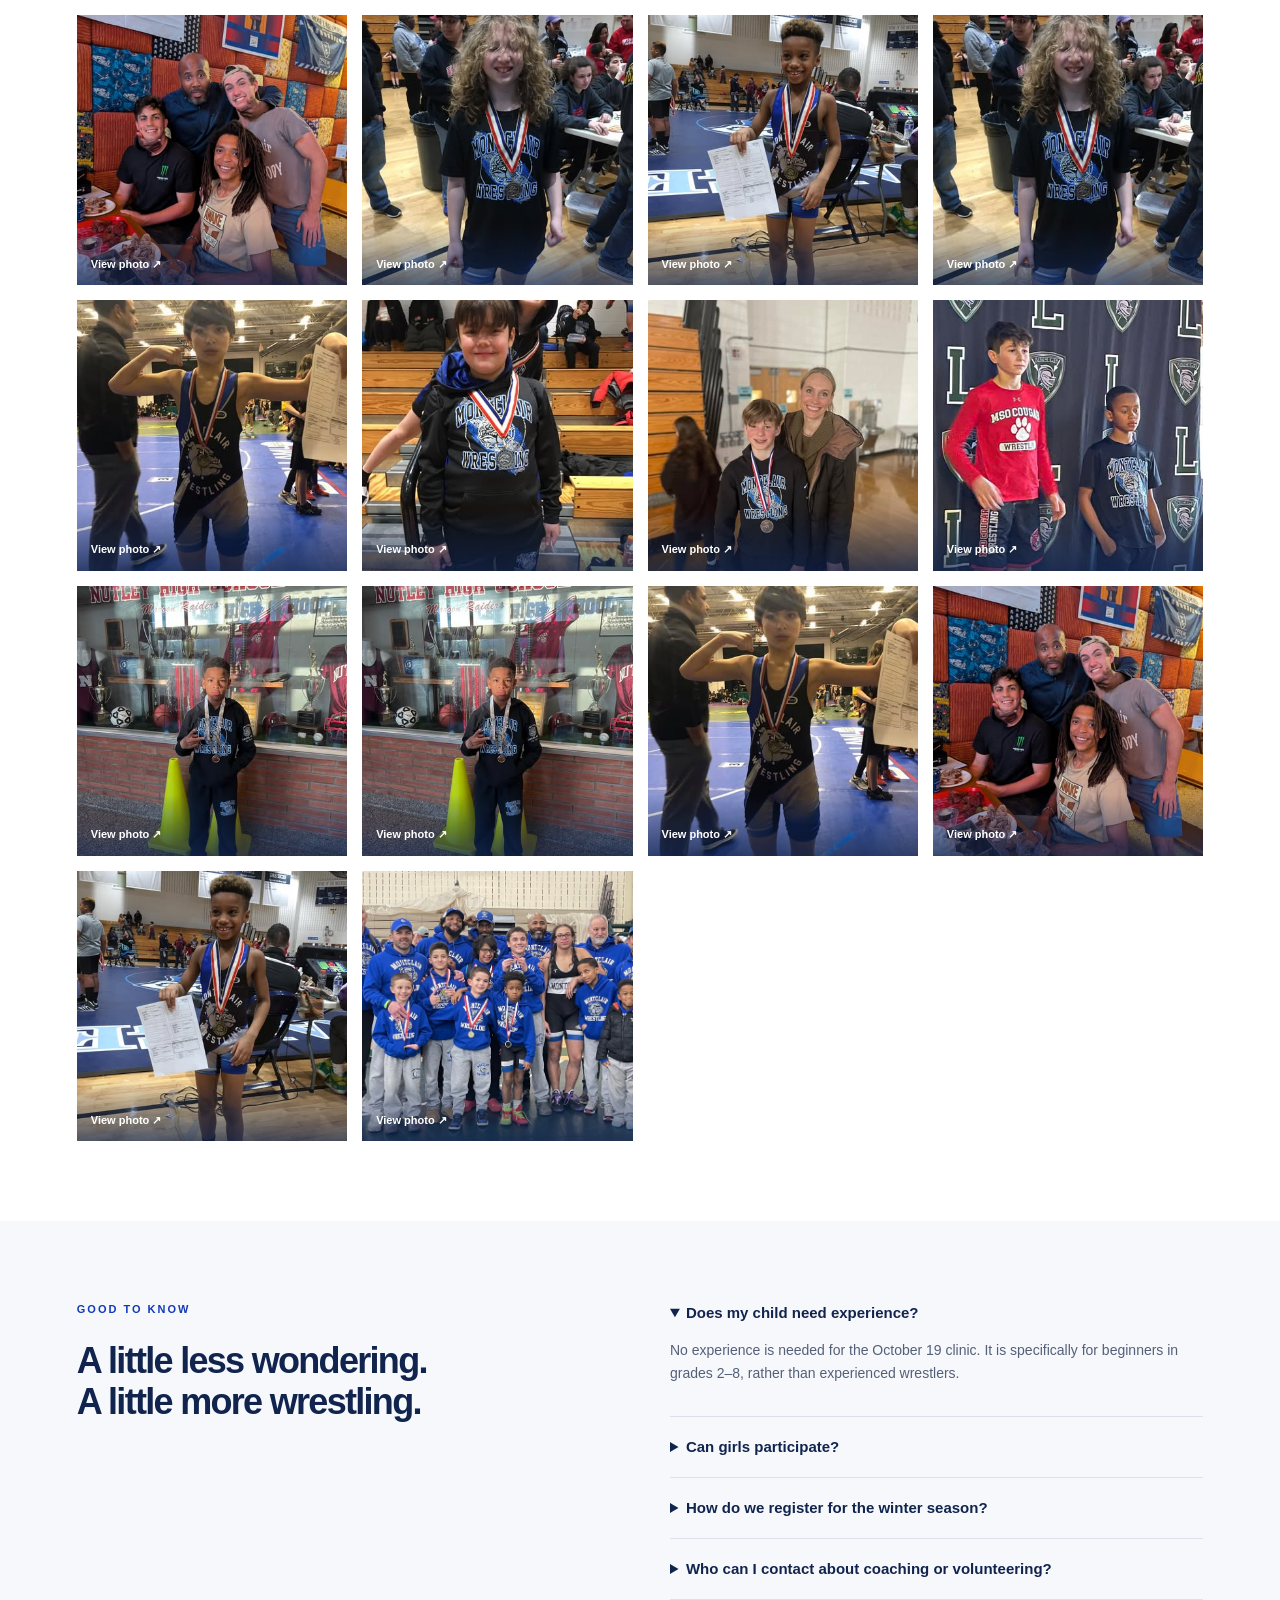
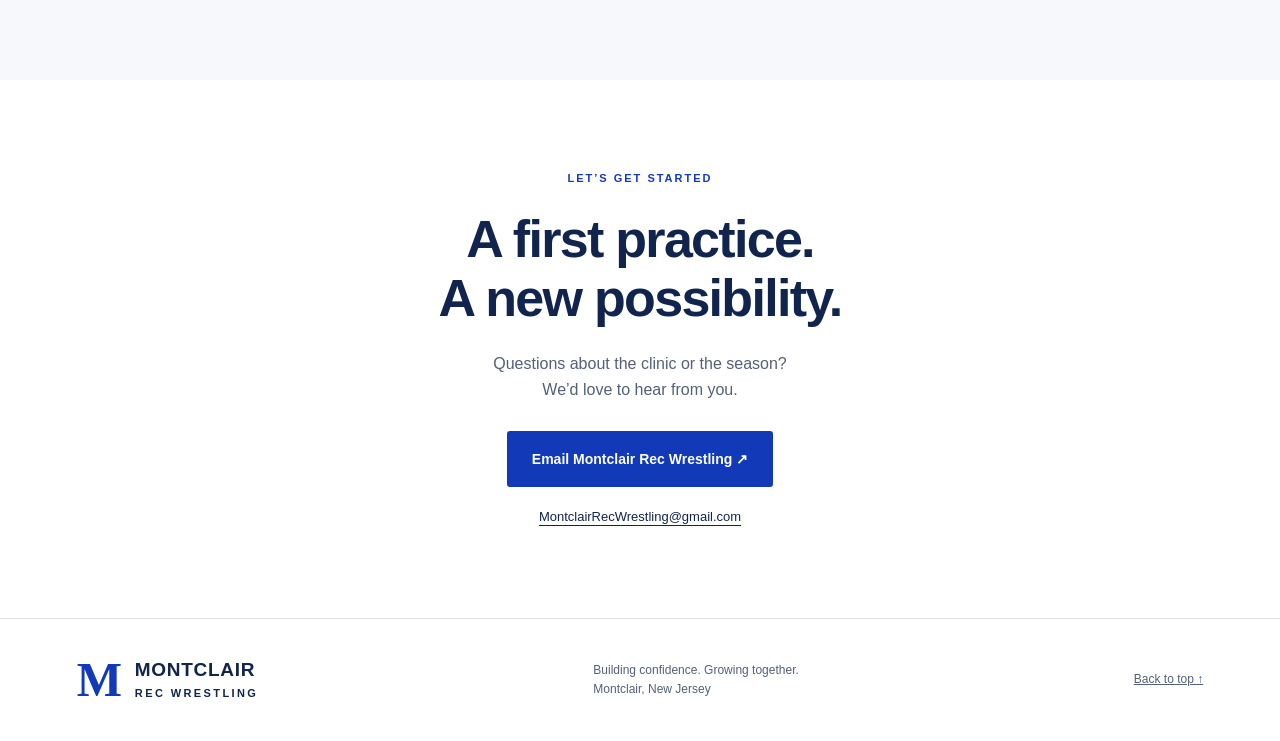
==== commit 6bb9f527: "Add practice schedule page" ====
--- a/index.html
+++ b/index.html
@@ -2,7 +2,7 @@
 <html lang="en"><head><meta charset="utf-8"><meta name="viewport" content="width=device-width,initial-scale=1"><title>Montclair Rec Wrestling | Youth Wrestling in Montclair, NJ</title><meta name="description" content="Learn the sport. Find your confidence. Join Montclair Rec Wrestling, and try our free beginner clinic for girls and boys in grades 2–8 on October 19, 2026."><meta name="theme-color" content="#123ab8"><link rel="icon" href="favicon.svg" type="image/svg+xml"><link rel="stylesheet" href="styles.css"><script src="script.js" defer></script><style>.coaches-section{background:var(--paper)}.coach-grid{display:grid;grid-template-columns:repeat(2,minmax(0,1fr));gap:28px;max-width:880px}.coach-grid figure{margin:0;background:white}.coach-grid img{width:100%;height:340px;object-fit:contain;background:#edf0f6}.coach-grid figcaption{padding:18px 22px}.coach-grid h3{margin:0}.coach-grid figcaption p{margin:6px 0 0;color:var(--muted);font-size:14px}header nav{flex-wrap:wrap}@media(max-width:650px){.coach-grid{grid-template-columns:1fr}.coach-grid img{height:300px}}</style></head>
 <body><a class="skip" href="#main">Skip to content</a>
 <div class="announcement"><span>NEW TO WRESTLING?</span> Free beginner clinic · October 19 <a href="#clinic">Come try it out →</a></div>
-<header><a class="brand" href="index.html" aria-label="Montclair Rec Wrestling home"><span class="mark">M</span><span>MONTCLAIR<small>REC WRESTLING</small></span></a><nav aria-label="Main navigation"><a href="program.html">Our program</a><a href="clinic.html">Free clinic</a><a href="coaches.html">Coaches</a><a href="photos.html">Photos</a><a href="contact.html">Contact</a></nav><a class="button small" href="clinic.html">Get on the mat ↗</a></header>
+<header><a class="brand" href="index.html" aria-label="Montclair Rec Wrestling home"><span class="mark">M</span><span>MONTCLAIR<small>REC WRESTLING</small></span></a><nav aria-label="Main navigation"><a href="program.html">Our program</a><a href="schedule.html">Schedule</a><a href="clinic.html">Free clinic</a><a href="coaches.html">Coaches</a><a href="photos.html">Photos</a><a href="contact.html">Contact</a></nav><a class="button small" href="clinic.html">Get on the mat ↗</a></header>
 <main id="main"><section class="hero"><div class="hero-copy"><p class="eyebrow">MONTCLAIR, NEW JERSEY · YOUTH WRESTLING</p><h1>Small steps.<br>Big courage.<br><em>Start on the mat.</em></h1><p class="lead">Learn the sport. Build confidence. Find your team.<br>There’s a place for you at Montclair Rec Wrestling.</p><div class="actions"><a class="button" href="#clinic">Try our free clinic <span>↗</span></a><a class="text-link" href="#about">Meet the program →</a></div><div class="hero-note"><span class="dot"></span> Girls & boys · Grades 2–8 · Beginner clinic</div></div><div class="hero-art"><img class="gym" src="Team Pic.jpg" alt="Wrestling mats ready for a meet at Montclair High School" width="600" height="720" fetchpriority="high"><div class="image-caption">OUR TOWN. OUR TEAM. OUR MAT.</div><div class="inset"><img src="photo-02.jpg" alt="A Montclair wrestler and coach celebrating together" width="250" height="250"><span>Every step is worth celebrating.</span></div><span class="vertical">MONTCLAIR REC WRESTLING</span></div></section>
 <div class="values-strip"><span>CONFIDENCE</span><i>✦</i><span>CHARACTER</span><i>✦</i><span>COMMUNITY</span><i>✦</i><span>ONE MAT. A WORLD OF POSSIBILITIES.</span></div>
 <section id="about" class="section about"><div><p class="eyebrow">MORE THAN A SPORT</p><h2>Strong wrestlers.<br>Even stronger kids.</h2></div><div><p class="large-copy">Wrestling gives kids a chance to discover what they can do—one practice, one challenge, and one small victory at a time.</p><p>Montclair Rec Wrestling is about learning fundamentals, putting in the effort, and supporting each other. We celebrate progress, encourage sportsmanship, and help young athletes grow in confidence on and off the mat.</p><a class="text-link" href="#contact">Ask us about the program →</a></div></section>
--- a/styles.css
+++ b/styles.css
@@ -12,6 +12,7 @@
 .content-section h2{margin-bottom:15px}
 .two-column{display:grid;grid-template-columns:1fr 1fr;gap:55px}
 .info-cards{display:grid;grid-template-columns:repeat(3,1fr);gap:20px;margin-top:35px}
+.schedule-cards{grid-template-columns:repeat(2,minmax(0,1fr));max-width:900px;margin-top:0}
 .info-card{background:#fff;border-top:3px solid var(--blue);padding:28px}
 .info-card h2,.info-card h3{margin-top:0}
 .info-card p{color:var(--muted)}
@@ -26,5 +27,5 @@
 .contact-panel{background:var(--blue);color:#fff;padding:45px;max-width:850px}
 .contact-panel .eyebrow{color:#c4d3ff}.contact-panel a:not(.button){color:#fff}
 .back-link{display:inline-block;margin-bottom:28px;font-size:13px;font-weight:700;text-decoration:none;color:var(--blue)}
-@media(max-width:800px){.info-cards{grid-template-columns:1fr}.page-gallery{grid-template-columns:repeat(2,1fr)}.two-column,.coach-list{grid-template-columns:1fr}.page-hero{padding-top:50px}.page-gallery img{height:220px}}
+@media(max-width:800px){.info-cards,.schedule-cards{grid-template-columns:1fr}.page-gallery{grid-template-columns:repeat(2,1fr)}.two-column,.coach-list{grid-template-columns:1fr}.page-hero{padding-top:50px}.page-gallery img{height:220px}}
 @media(max-width:500px){.page-gallery{grid-template-columns:1fr}.page-gallery img{height:280px}.contact-panel{padding:30px 22px}}
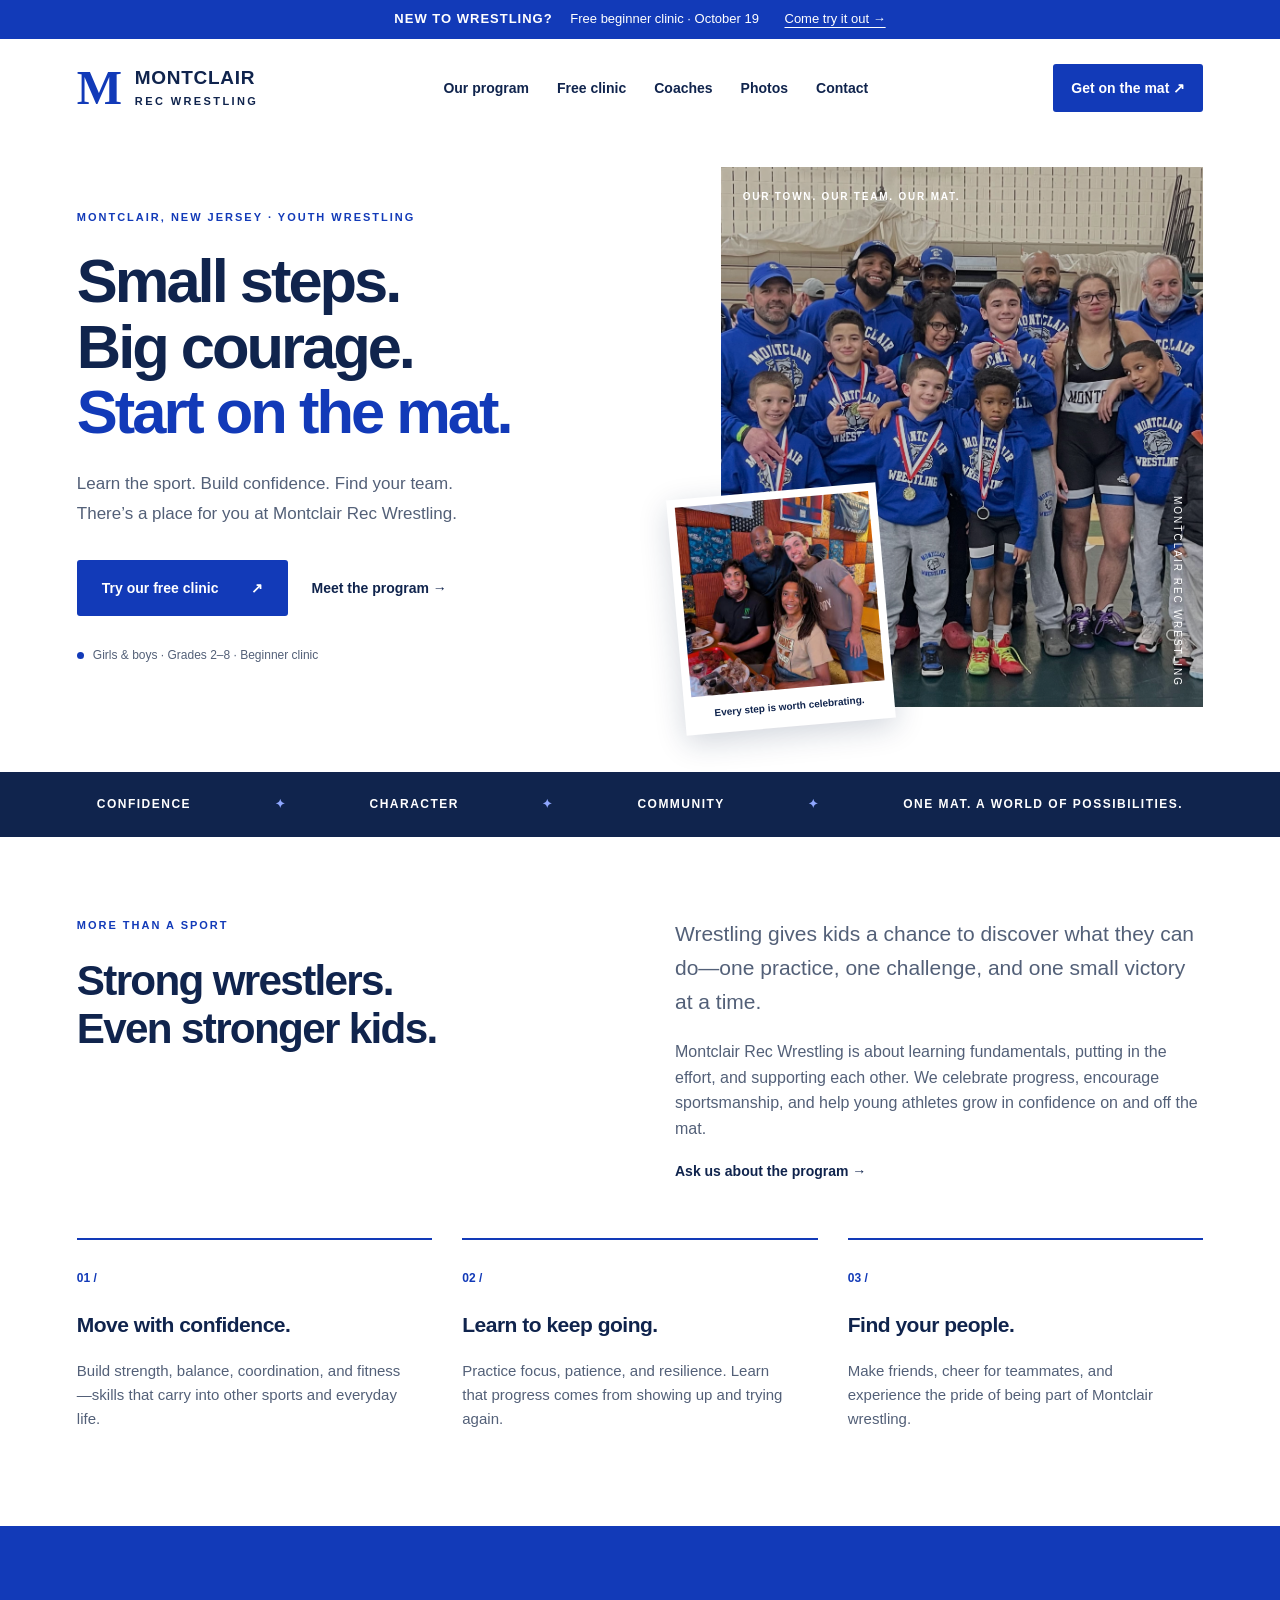
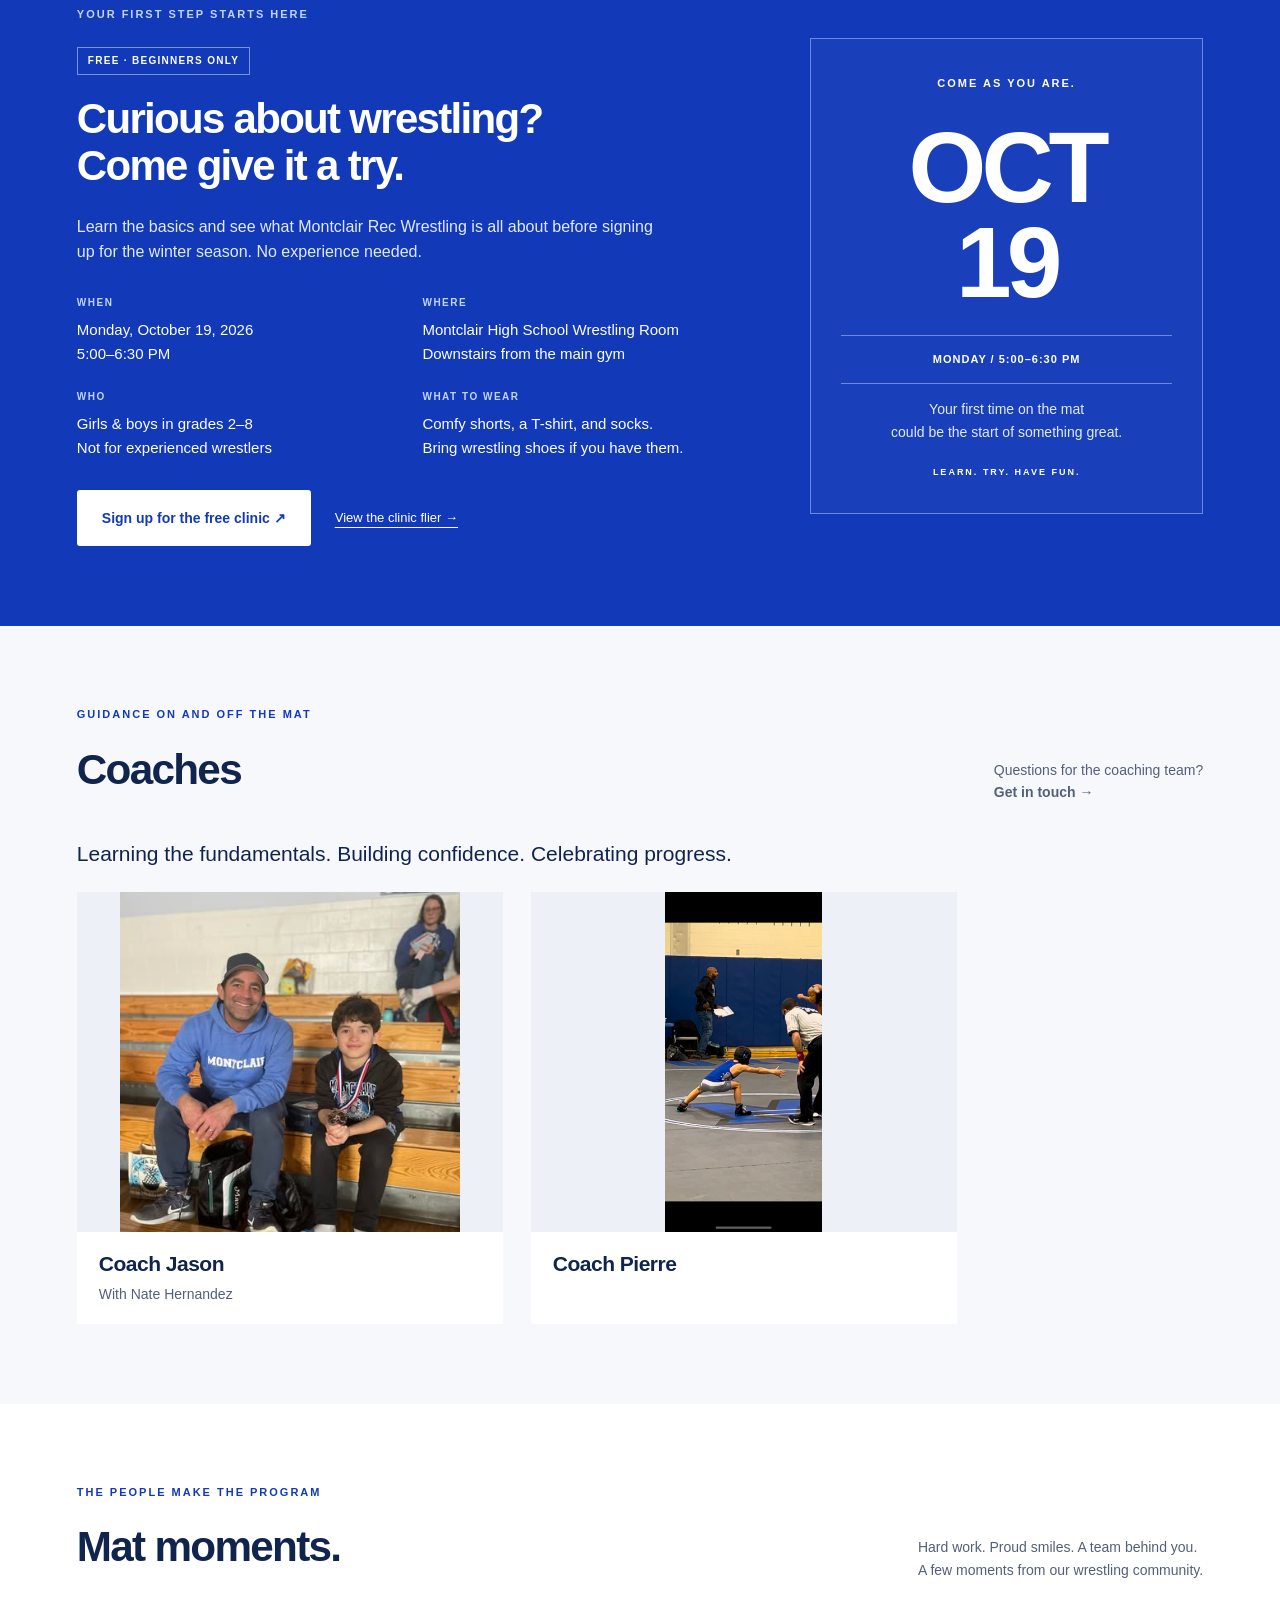
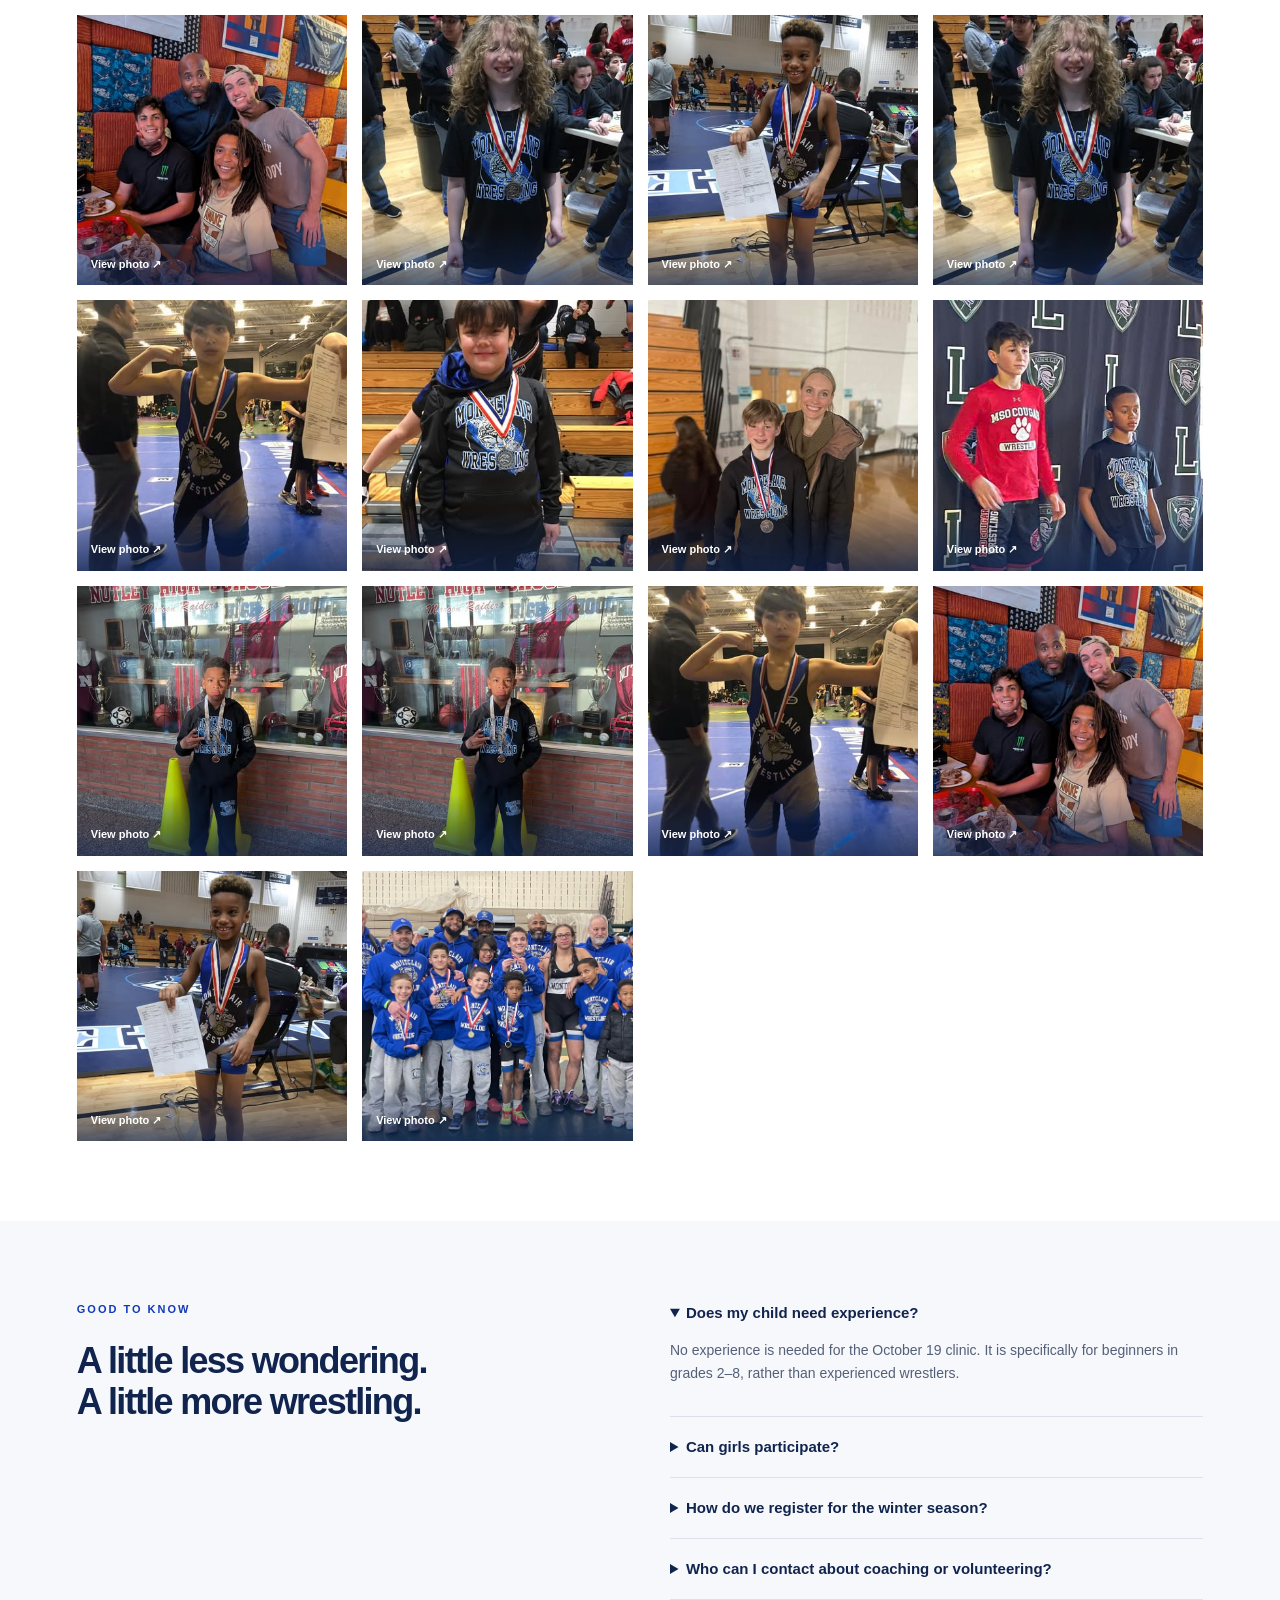
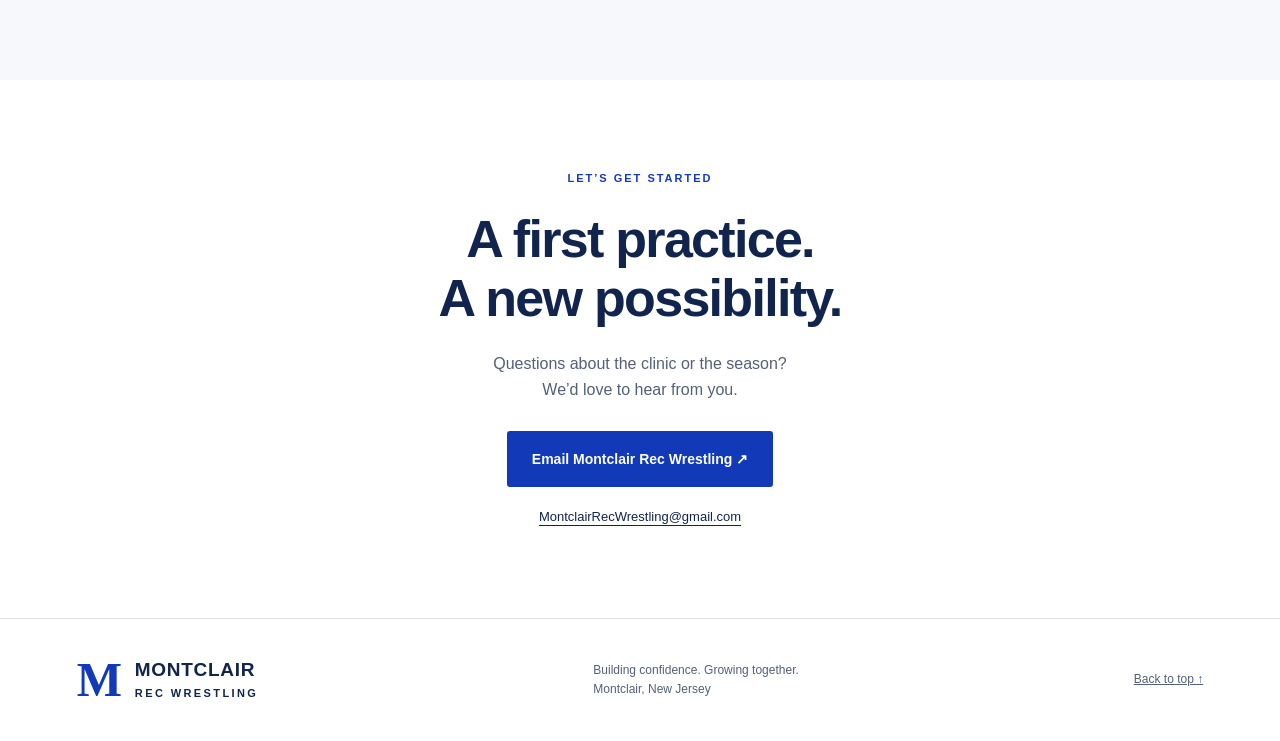
==== commit f16bc713: "Merge branch 'main' into codex/create-new-pages-for-menu-links-and-update-coaches-fk4f1x" ====
--- a/index.html
+++ b/index.html
@@ -2,7 +2,7 @@
 <html lang="en"><head><meta charset="utf-8"><meta name="viewport" content="width=device-width,initial-scale=1"><title>Montclair Rec Wrestling | Youth Wrestling in Montclair, NJ</title><meta name="description" content="Learn the sport. Find your confidence. Join Montclair Rec Wrestling, and try our free beginner clinic for girls and boys in grades 2–8 on October 19, 2026."><meta name="theme-color" content="#123ab8"><link rel="icon" href="favicon.svg" type="image/svg+xml"><link rel="stylesheet" href="styles.css"><script src="script.js" defer></script><style>.coaches-section{background:var(--paper)}.coach-grid{display:grid;grid-template-columns:repeat(2,minmax(0,1fr));gap:28px;max-width:880px}.coach-grid figure{margin:0;background:white}.coach-grid img{width:100%;height:340px;object-fit:contain;background:#edf0f6}.coach-grid figcaption{padding:18px 22px}.coach-grid h3{margin:0}.coach-grid figcaption p{margin:6px 0 0;color:var(--muted);font-size:14px}header nav{flex-wrap:wrap}@media(max-width:650px){.coach-grid{grid-template-columns:1fr}.coach-grid img{height:300px}}</style></head>
 <body><a class="skip" href="#main">Skip to content</a>
 <div class="announcement"><span>NEW TO WRESTLING?</span> Free beginner clinic · October 19 <a href="#clinic">Come try it out →</a></div>
-<header><a class="brand" href="index.html" aria-label="Montclair Rec Wrestling home"><span class="mark">M</span><span>MONTCLAIR<small>REC WRESTLING</small></span></a><nav aria-label="Main navigation"><a href="program.html">Our program</a><a href="schedule.html">Schedule</a><a href="clinic.html">Free clinic</a><a href="coaches.html">Coaches</a><a href="photos.html">Photos</a><a href="contact.html">Contact</a></nav><a class="button small" href="clinic.html">Get on the mat ↗</a></header>
+<header><a class="brand" href="index.html" aria-label="Montclair Rec Wrestling home"><span class="mark">M</span><span>MONTCLAIR<small>REC WRESTLING</small></span></a><nav aria-label="Main navigation"><a href="program.html">Our program</a><a href="clinic.html">Free clinic</a><a href="coaches.html">Coaches</a><a href="photos.html">Photos</a><a href="contact.html">Contact</a></nav><a class="button small" href="clinic.html">Get on the mat ↗</a></header>
 <main id="main"><section class="hero"><div class="hero-copy"><p class="eyebrow">MONTCLAIR, NEW JERSEY · YOUTH WRESTLING</p><h1>Small steps.<br>Big courage.<br><em>Start on the mat.</em></h1><p class="lead">Learn the sport. Build confidence. Find your team.<br>There’s a place for you at Montclair Rec Wrestling.</p><div class="actions"><a class="button" href="#clinic">Try our free clinic <span>↗</span></a><a class="text-link" href="#about">Meet the program →</a></div><div class="hero-note"><span class="dot"></span> Girls & boys · Grades 2–8 · Beginner clinic</div></div><div class="hero-art"><img class="gym" src="Team Pic.jpg" alt="Wrestling mats ready for a meet at Montclair High School" width="600" height="720" fetchpriority="high"><div class="image-caption">OUR TOWN. OUR TEAM. OUR MAT.</div><div class="inset"><img src="photo-02.jpg" alt="A Montclair wrestler and coach celebrating together" width="250" height="250"><span>Every step is worth celebrating.</span></div><span class="vertical">MONTCLAIR REC WRESTLING</span></div></section>
 <div class="values-strip"><span>CONFIDENCE</span><i>✦</i><span>CHARACTER</span><i>✦</i><span>COMMUNITY</span><i>✦</i><span>ONE MAT. A WORLD OF POSSIBILITIES.</span></div>
 <section id="about" class="section about"><div><p class="eyebrow">MORE THAN A SPORT</p><h2>Strong wrestlers.<br>Even stronger kids.</h2></div><div><p class="large-copy">Wrestling gives kids a chance to discover what they can do—one practice, one challenge, and one small victory at a time.</p><p>Montclair Rec Wrestling is about learning fundamentals, putting in the effort, and supporting each other. We celebrate progress, encourage sportsmanship, and help young athletes grow in confidence on and off the mat.</p><a class="text-link" href="#contact">Ask us about the program →</a></div></section>
--- a/styles.css
+++ b/styles.css
@@ -12,7 +12,6 @@
 .content-section h2{margin-bottom:15px}
 .two-column{display:grid;grid-template-columns:1fr 1fr;gap:55px}
 .info-cards{display:grid;grid-template-columns:repeat(3,1fr);gap:20px;margin-top:35px}
-.schedule-cards{grid-template-columns:repeat(2,minmax(0,1fr));max-width:900px;margin-top:0}
 .info-card{background:#fff;border-top:3px solid var(--blue);padding:28px}
 .info-card h2,.info-card h3{margin-top:0}
 .info-card p{color:var(--muted)}
@@ -27,5 +26,5 @@
 .contact-panel{background:var(--blue);color:#fff;padding:45px;max-width:850px}
 .contact-panel .eyebrow{color:#c4d3ff}.contact-panel a:not(.button){color:#fff}
 .back-link{display:inline-block;margin-bottom:28px;font-size:13px;font-weight:700;text-decoration:none;color:var(--blue)}
-@media(max-width:800px){.info-cards,.schedule-cards{grid-template-columns:1fr}.page-gallery{grid-template-columns:repeat(2,1fr)}.two-column,.coach-list{grid-template-columns:1fr}.page-hero{padding-top:50px}.page-gallery img{height:220px}}
+@media(max-width:800px){.info-cards{grid-template-columns:1fr}.page-gallery{grid-template-columns:repeat(2,1fr)}.two-column,.coach-list{grid-template-columns:1fr}.page-hero{padding-top:50px}.page-gallery img{height:220px}}
 @media(max-width:500px){.page-gallery{grid-template-columns:1fr}.page-gallery img{height:280px}.contact-panel{padding:30px 22px}}
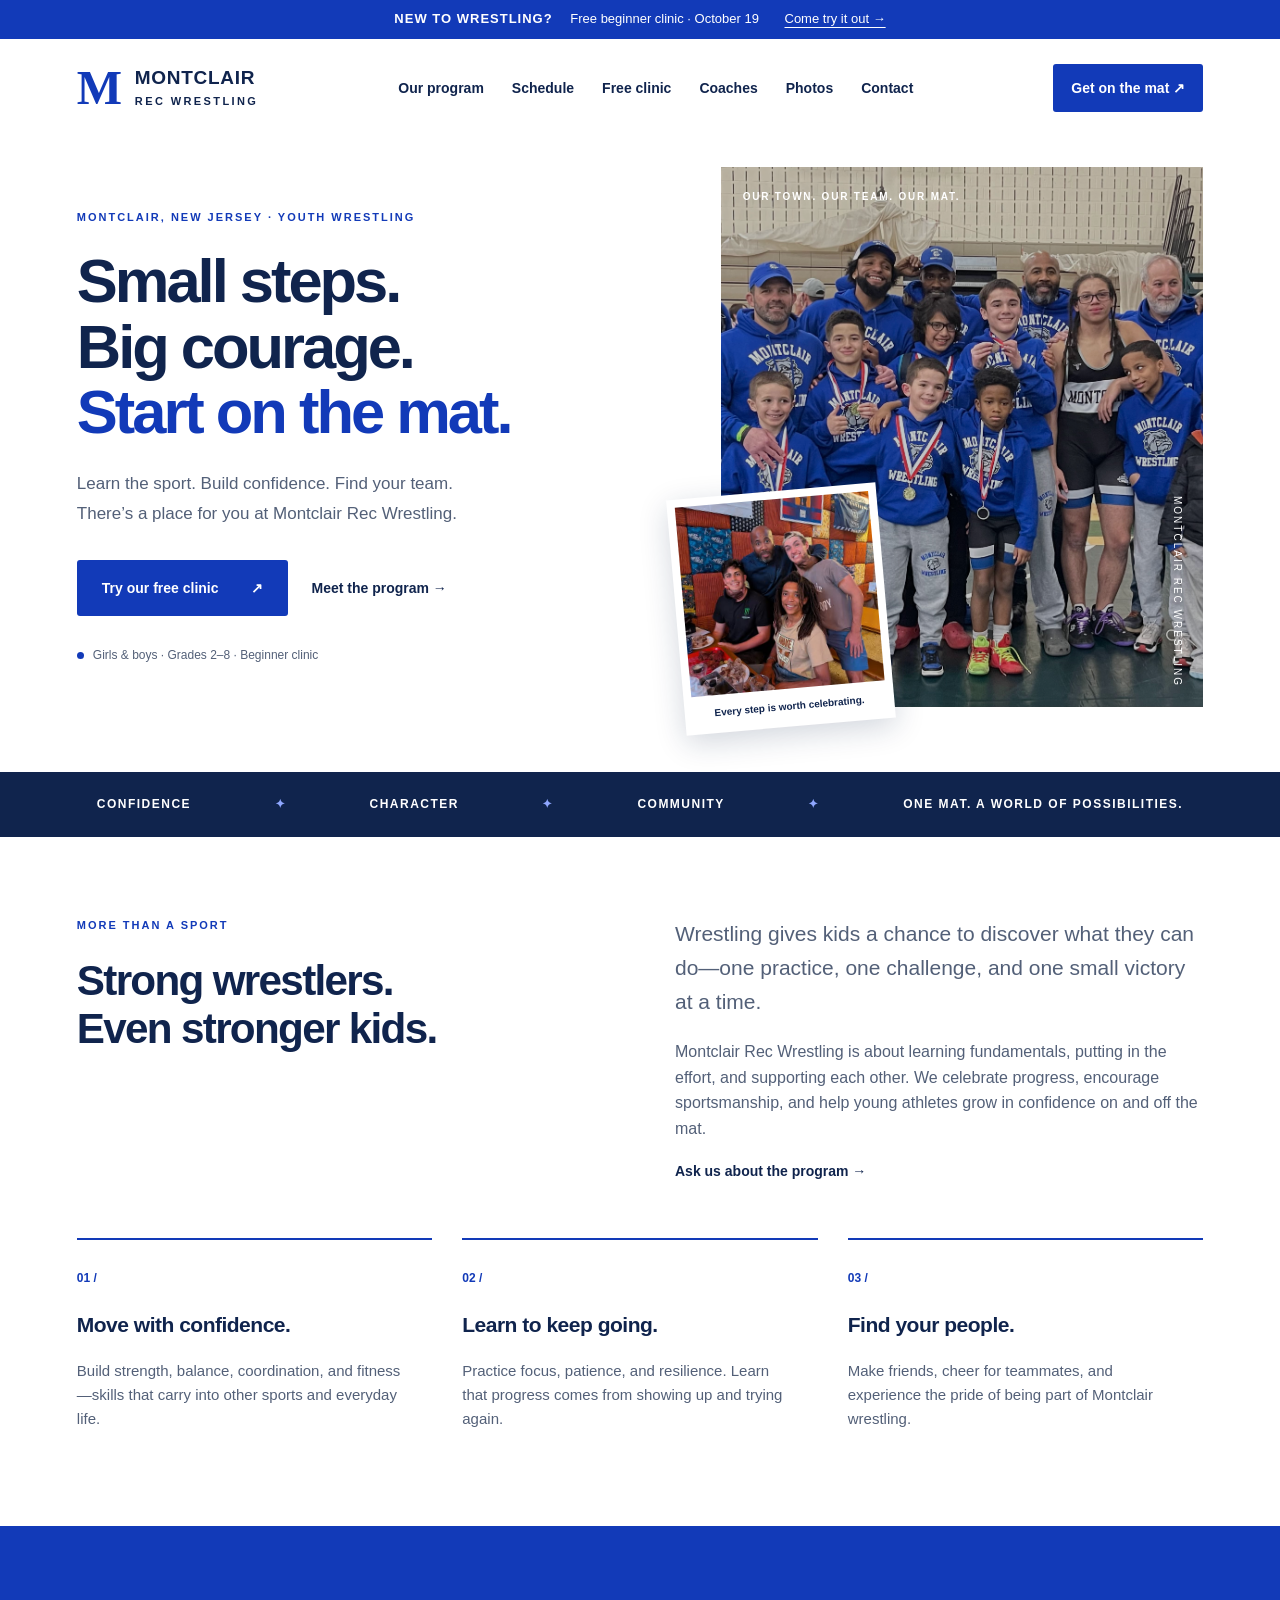
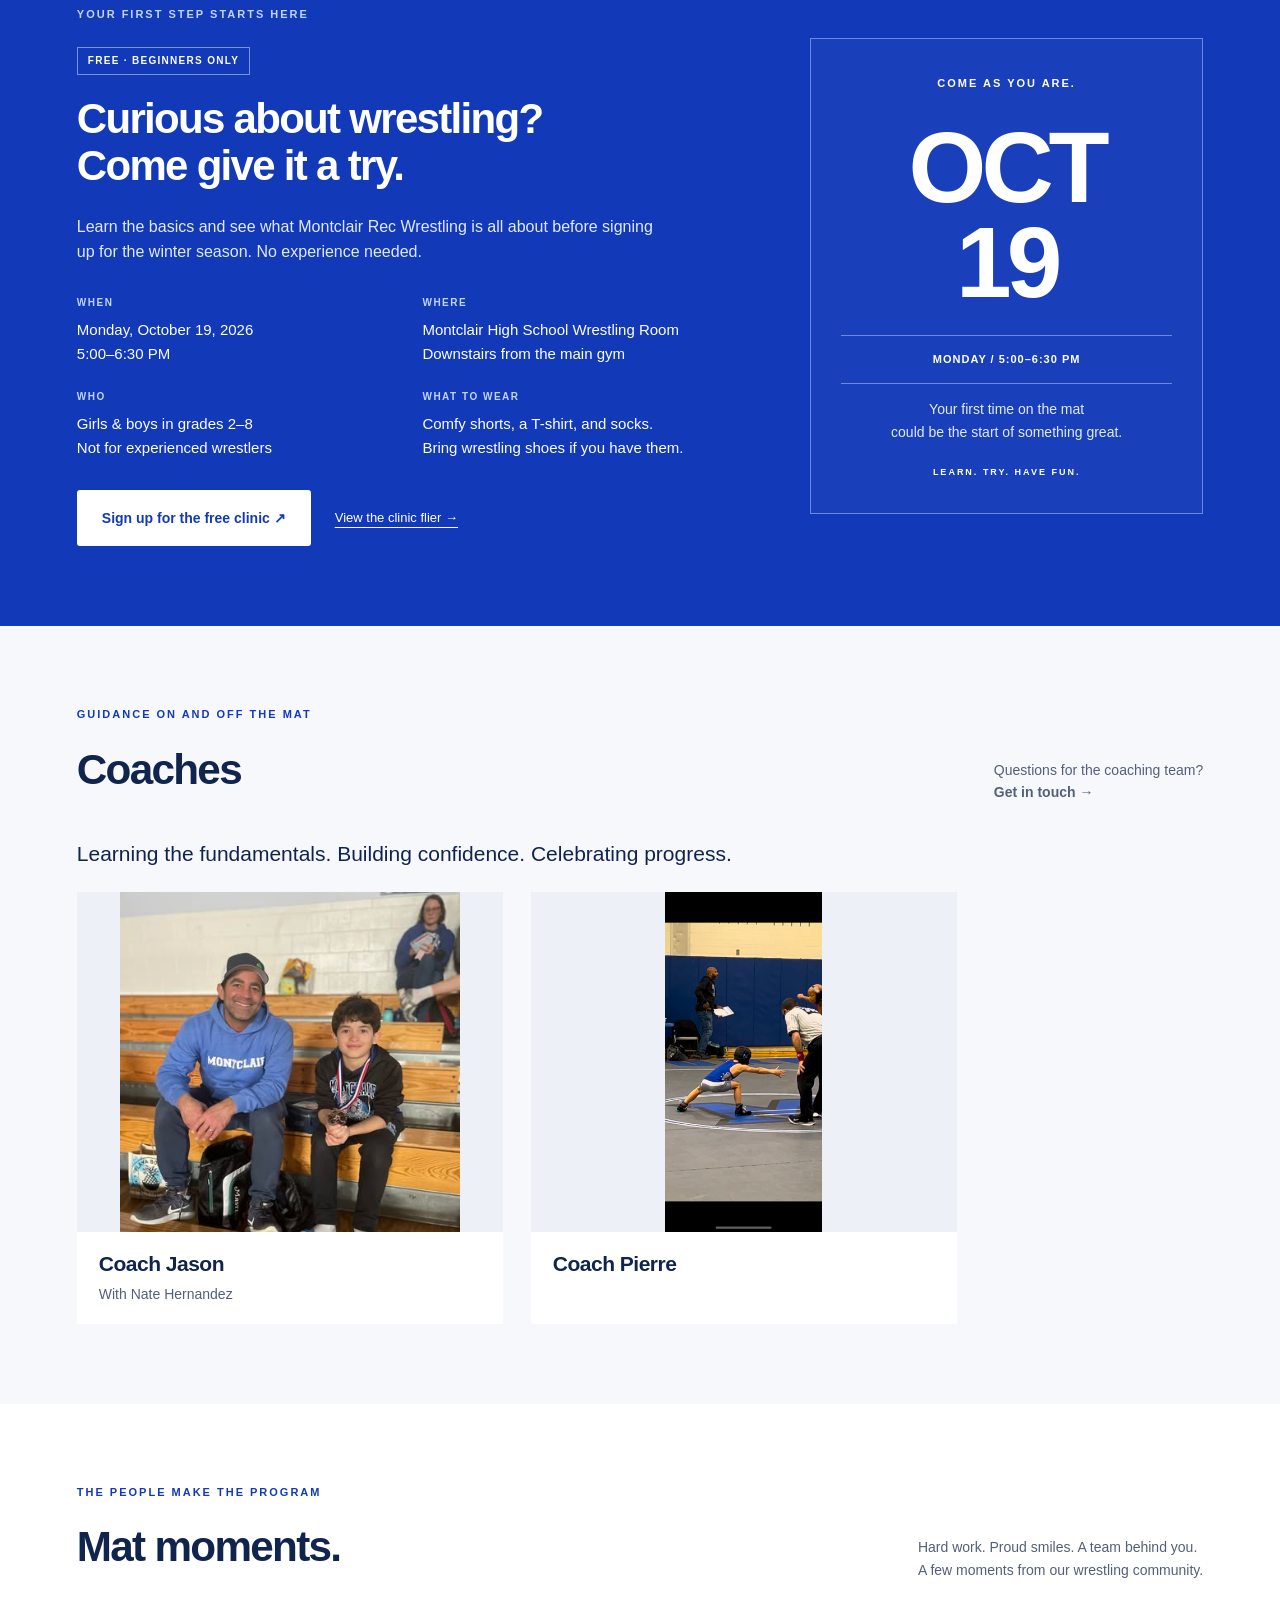
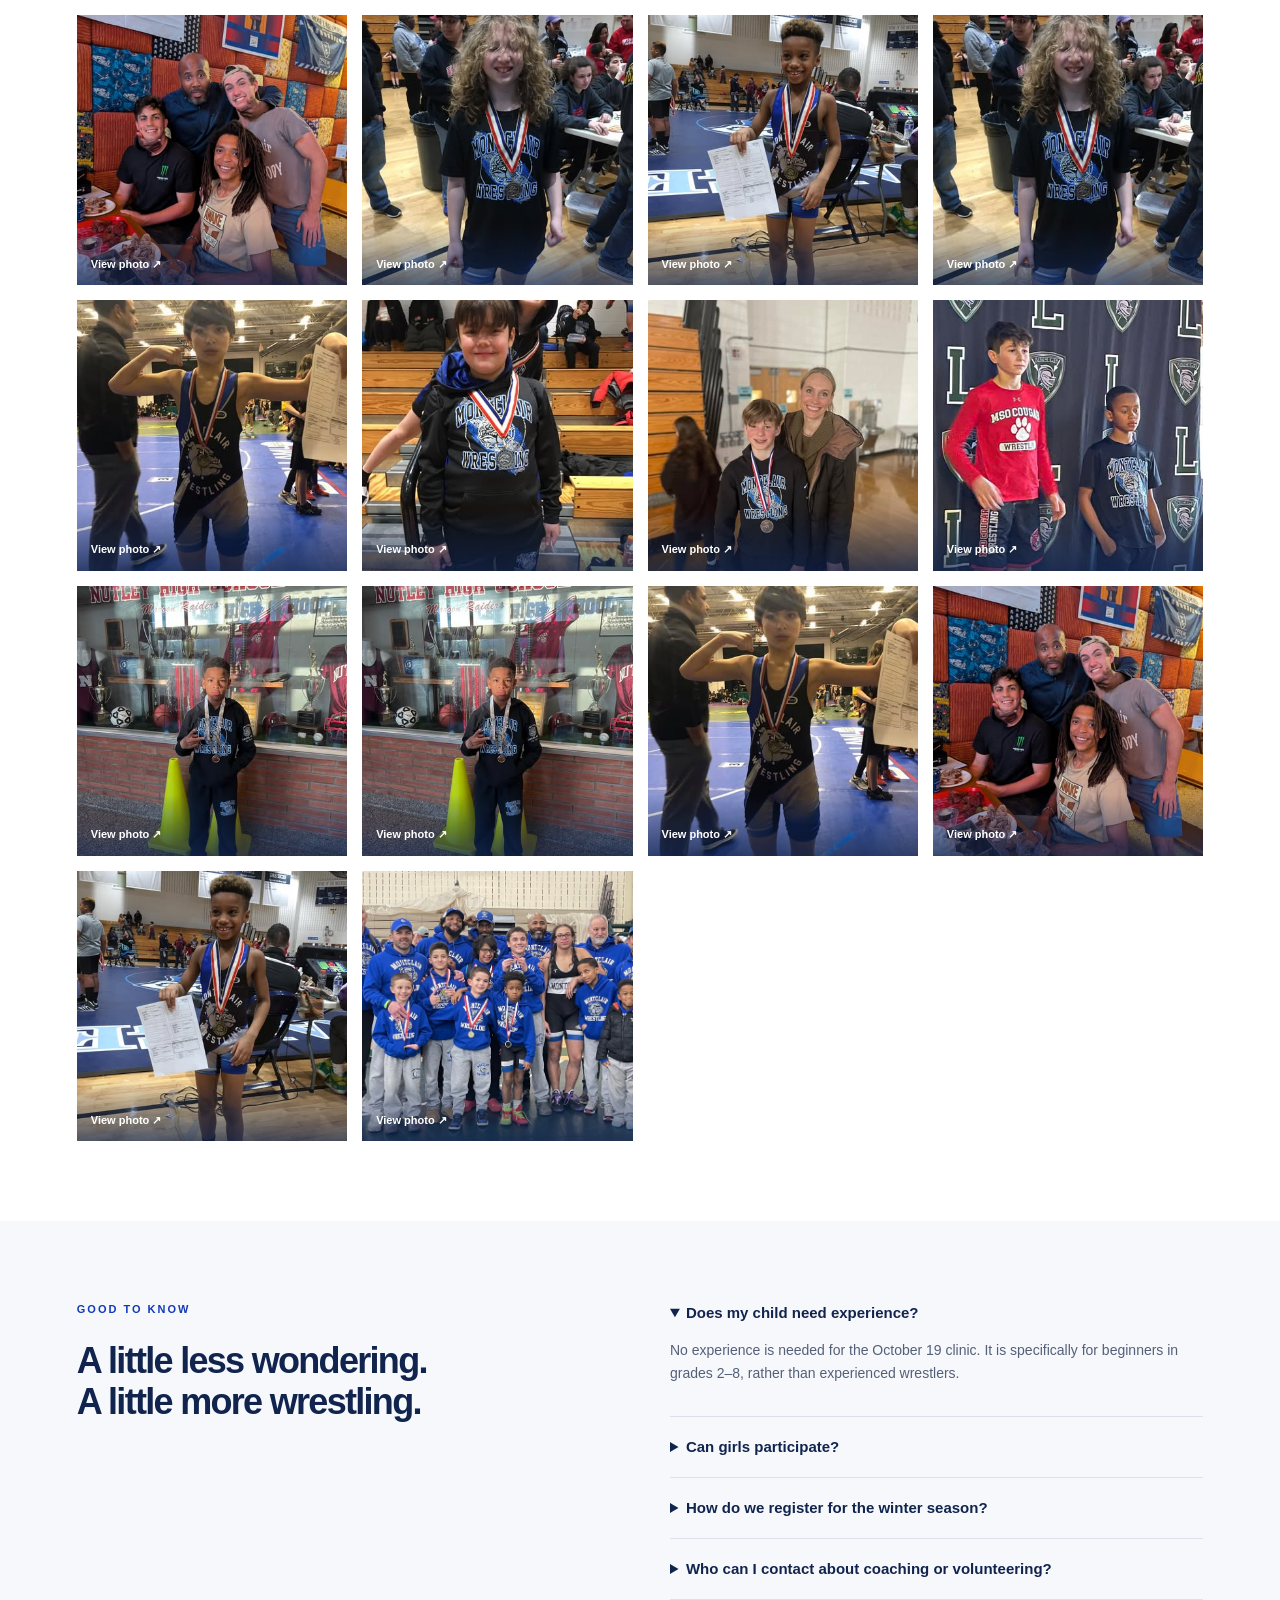
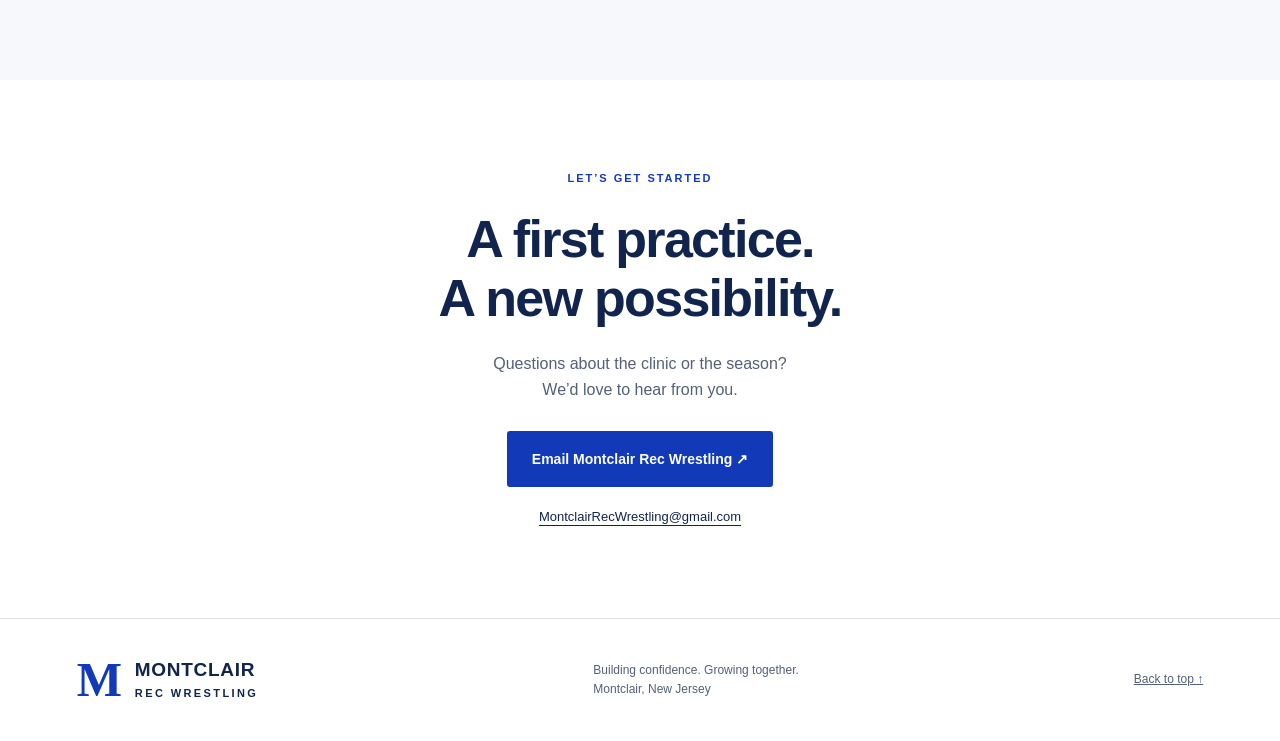
==== commit 11dc3501: "Update index.html Added schedule info" ====
--- a/index.html
+++ b/index.html
@@ -2,8 +2,7 @@
 <html lang="en"><head><meta charset="utf-8"><meta name="viewport" content="width=device-width,initial-scale=1"><title>Montclair Rec Wrestling | Youth Wrestling in Montclair, NJ</title><meta name="description" content="Learn the sport. Find your confidence. Join Montclair Rec Wrestling, and try our free beginner clinic for girls and boys in grades 2–8 on October 19, 2026."><meta name="theme-color" content="#123ab8"><link rel="icon" href="favicon.svg" type="image/svg+xml"><link rel="stylesheet" href="styles.css"><script src="script.js" defer></script><style>.coaches-section{background:var(--paper)}.coach-grid{display:grid;grid-template-columns:repeat(2,minmax(0,1fr));gap:28px;max-width:880px}.coach-grid figure{margin:0;background:white}.coach-grid img{width:100%;height:340px;object-fit:contain;background:#edf0f6}.coach-grid figcaption{padding:18px 22px}.coach-grid h3{margin:0}.coach-grid figcaption p{margin:6px 0 0;color:var(--muted);font-size:14px}header nav{flex-wrap:wrap}@media(max-width:650px){.coach-grid{grid-template-columns:1fr}.coach-grid img{height:300px}}</style></head>
 <body><a class="skip" href="#main">Skip to content</a>
 <div class="announcement"><span>NEW TO WRESTLING?</span> Free beginner clinic · October 19 <a href="#clinic">Come try it out →</a></div>
-<header><a class="brand" href="index.html" aria-label="Montclair Rec Wrestling home"><span class="mark">M</span><span>MONTCLAIR<small>REC WRESTLING</small></span></a><nav aria-label="Main navigation"><a href="program.html">Our program</a><a href="clinic.html">Free clinic</a><a href="coaches.html">Coaches</a><a href="photos.html">Photos</a><a href="contact.html">Contact</a></nav><a class="button small" href="clinic.html">Get on the mat ↗</a></header>
-<main id="main"><section class="hero"><div class="hero-copy"><p class="eyebrow">MONTCLAIR, NEW JERSEY · YOUTH WRESTLING</p><h1>Small steps.<br>Big courage.<br><em>Start on the mat.</em></h1><p class="lead">Learn the sport. Build confidence. Find your team.<br>There’s a place for you at Montclair Rec Wrestling.</p><div class="actions"><a class="button" href="#clinic">Try our free clinic <span>↗</span></a><a class="text-link" href="#about">Meet the program →</a></div><div class="hero-note"><span class="dot"></span> Girls & boys · Grades 2–8 · Beginner clinic</div></div><div class="hero-art"><img class="gym" src="Team Pic.jpg" alt="Wrestling mats ready for a meet at Montclair High School" width="600" height="720" fetchpriority="high"><div class="image-caption">OUR TOWN. OUR TEAM. OUR MAT.</div><div class="inset"><img src="photo-02.jpg" alt="A Montclair wrestler and coach celebrating together" width="250" height="250"><span>Every step is worth celebrating.</span></div><span class="vertical">MONTCLAIR REC WRESTLING</span></div></section>
+<header><a class="brand" href="index.html" aria-label="Montclair Rec Wrestling home"><span class="mark">M</span><span>MONTCLAIR<small>REC WRESTLING</small></span></a><nav aria-label="Main navigation"><a href="program.html">Our program</a><a href="schedule.html" aria-label="View practice schedule">Schedule</a><a href="clinic.html">Free clinic</a><a href="coaches.html">Coaches</a><a href="photos.html">Photos</a><a href="contact.html">Contact</a></nav><a class="button small" href="clinic.html">Get on the mat ↗</a></header><main id="main"><section class="hero"><div class="hero-copy"><p class="eyebrow">MONTCLAIR, NEW JERSEY · YOUTH WRESTLING</p><h1>Small steps.<br>Big courage.<br><em>Start on the mat.</em></h1><p class="lead">Learn the sport. Build confidence. Find your team.<br>There’s a place for you at Montclair Rec Wrestling.</p><div class="actions"><a class="button" href="#clinic">Try our free clinic <span>↗</span></a><a class="text-link" href="#about">Meet the program →</a></div><div class="hero-note"><span class="dot"></span> Girls & boys · Grades 2–8 · Beginner clinic</div></div><div class="hero-art"><img class="gym" src="Team Pic.jpg" alt="Wrestling mats ready for a meet at Montclair High School" width="600" height="720" fetchpriority="high"><div class="image-caption">OUR TOWN. OUR TEAM. OUR MAT.</div><div class="inset"><img src="photo-02.jpg" alt="A Montclair wrestler and coach celebrating together" width="250" height="250"><span>Every step is worth celebrating.</span></div><span class="vertical">MONTCLAIR REC WRESTLING</span></div></section>
 <div class="values-strip"><span>CONFIDENCE</span><i>✦</i><span>CHARACTER</span><i>✦</i><span>COMMUNITY</span><i>✦</i><span>ONE MAT. A WORLD OF POSSIBILITIES.</span></div>
 <section id="about" class="section about"><div><p class="eyebrow">MORE THAN A SPORT</p><h2>Strong wrestlers.<br>Even stronger kids.</h2></div><div><p class="large-copy">Wrestling gives kids a chance to discover what they can do—one practice, one challenge, and one small victory at a time.</p><p>Montclair Rec Wrestling is about learning fundamentals, putting in the effort, and supporting each other. We celebrate progress, encourage sportsmanship, and help young athletes grow in confidence on and off the mat.</p><a class="text-link" href="#contact">Ask us about the program →</a></div></section>
 <section class="benefits section" aria-label="Benefits of wrestling"><article><span class="number">01 /</span><h3>Move with confidence.</h3><p>Build strength, balance, coordination, and fitness—skills that carry into other sports and everyday life.</p></article><article><span class="number">02 /</span><h3>Learn to keep going.</h3><p>Practice focus, patience, and resilience. Learn that progress comes from showing up and trying again.</p></article><article><span class="number">03 /</span><h3>Find your people.</h3><p>Make friends, cheer for teammates, and experience the pride of being part of Montclair wrestling.</p></article></section>
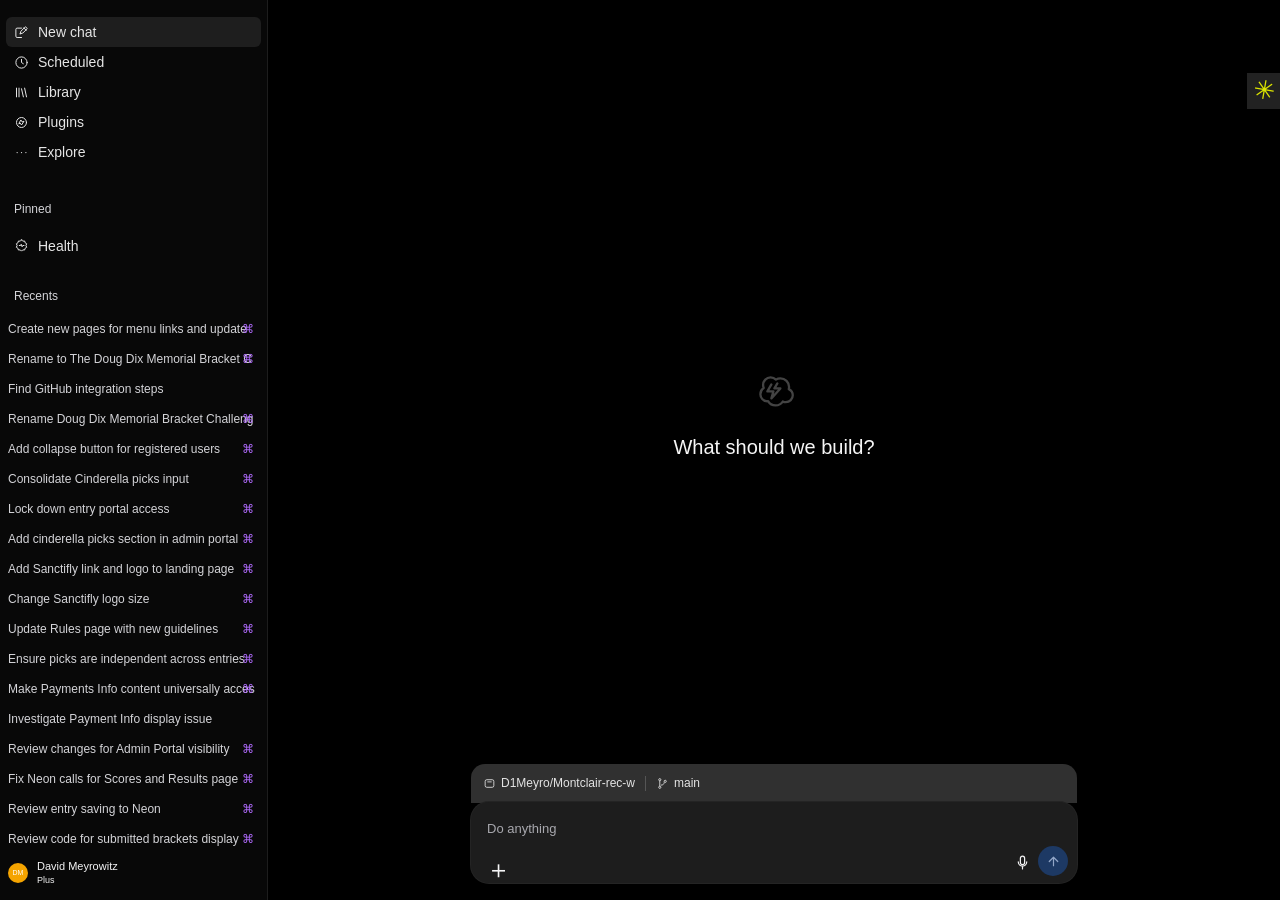
==== commit f30516b4: "Recreate dark new-chat interface" ====
--- a/index.html
+++ b/index.html
@@ -1,15 +1,99 @@
 <!doctype html>
-<html lang="en"><head><meta charset="utf-8"><meta name="viewport" content="width=device-width,initial-scale=1"><title>Montclair Rec Wrestling | Youth Wrestling in Montclair, NJ</title><meta name="description" content="Learn the sport. Find your confidence. Join Montclair Rec Wrestling, and try our free beginner clinic for girls and boys in grades 2–8 on October 19, 2026."><meta name="theme-color" content="#123ab8"><link rel="icon" href="favicon.svg" type="image/svg+xml"><link rel="stylesheet" href="styles.css"><script src="script.js" defer></script><style>.coaches-section{background:var(--paper)}.coach-grid{display:grid;grid-template-columns:repeat(2,minmax(0,1fr));gap:28px;max-width:880px}.coach-grid figure{margin:0;background:white}.coach-grid img{width:100%;height:340px;object-fit:contain;background:#edf0f6}.coach-grid figcaption{padding:18px 22px}.coach-grid h3{margin:0}.coach-grid figcaption p{margin:6px 0 0;color:var(--muted);font-size:14px}header nav{flex-wrap:wrap}@media(max-width:650px){.coach-grid{grid-template-columns:1fr}.coach-grid img{height:300px}}</style></head>
-<body><a class="skip" href="#main">Skip to content</a>
-<div class="announcement"><span>NEW TO WRESTLING?</span> Free beginner clinic · October 19 <a href="#clinic">Come try it out →</a></div>
-<header><a class="brand" href="index.html" aria-label="Montclair Rec Wrestling home"><span class="mark">M</span><span>MONTCLAIR<small>REC WRESTLING</small></span></a><nav aria-label="Main navigation"><a href="program.html">Our program</a><a href="schedule.html" aria-label="View practice schedule">Schedule</a><a href="clinic.html">Free clinic</a><a href="coaches.html">Coaches</a><a href="photos.html">Photos</a><a href="contact.html">Contact</a></nav><a class="button small" href="clinic.html">Get on the mat ↗</a></header><main id="main"><section class="hero"><div class="hero-copy"><p class="eyebrow">MONTCLAIR, NEW JERSEY · YOUTH WRESTLING</p><h1>Small steps.<br>Big courage.<br><em>Start on the mat.</em></h1><p class="lead">Learn the sport. Build confidence. Find your team.<br>There’s a place for you at Montclair Rec Wrestling.</p><div class="actions"><a class="button" href="#clinic">Try our free clinic <span>↗</span></a><a class="text-link" href="#about">Meet the program →</a></div><div class="hero-note"><span class="dot"></span> Girls & boys · Grades 2–8 · Beginner clinic</div></div><div class="hero-art"><img class="gym" src="Team Pic.jpg" alt="Wrestling mats ready for a meet at Montclair High School" width="600" height="720" fetchpriority="high"><div class="image-caption">OUR TOWN. OUR TEAM. OUR MAT.</div><div class="inset"><img src="photo-02.jpg" alt="A Montclair wrestler and coach celebrating together" width="250" height="250"><span>Every step is worth celebrating.</span></div><span class="vertical">MONTCLAIR REC WRESTLING</span></div></section>
-<div class="values-strip"><span>CONFIDENCE</span><i>✦</i><span>CHARACTER</span><i>✦</i><span>COMMUNITY</span><i>✦</i><span>ONE MAT. A WORLD OF POSSIBILITIES.</span></div>
-<section id="about" class="section about"><div><p class="eyebrow">MORE THAN A SPORT</p><h2>Strong wrestlers.<br>Even stronger kids.</h2></div><div><p class="large-copy">Wrestling gives kids a chance to discover what they can do—one practice, one challenge, and one small victory at a time.</p><p>Montclair Rec Wrestling is about learning fundamentals, putting in the effort, and supporting each other. We celebrate progress, encourage sportsmanship, and help young athletes grow in confidence on and off the mat.</p><a class="text-link" href="#contact">Ask us about the program →</a></div></section>
-<section class="benefits section" aria-label="Benefits of wrestling"><article><span class="number">01 /</span><h3>Move with confidence.</h3><p>Build strength, balance, coordination, and fitness—skills that carry into other sports and everyday life.</p></article><article><span class="number">02 /</span><h3>Learn to keep going.</h3><p>Practice focus, patience, and resilience. Learn that progress comes from showing up and trying again.</p></article><article><span class="number">03 /</span><h3>Find your people.</h3><p>Make friends, cheer for teammates, and experience the pride of being part of Montclair wrestling.</p></article></section>
-<section id="clinic" class="clinic section"><div class="clinic-main"><p class="eyebrow">YOUR FIRST STEP STARTS HERE</p><div class="pill">FREE · BEGINNERS ONLY</div><h2>Curious about wrestling?<br>Come give it a try.</h2><p>Learn the basics and see what Montclair Rec Wrestling is all about before signing up for the winter season. No experience needed.</p><dl class="event-details"><div><dt>WHEN</dt><dd>Monday, October 19, 2026<br>5:00–6:30 PM</dd></div><div><dt>WHERE</dt><dd>Montclair High School Wrestling Room<br>Downstairs from the main gym</dd></div><div><dt>WHO</dt><dd>Girls & boys in grades 2–8<br>Not for experienced wrestlers</dd></div><div><dt>WHAT TO WEAR</dt><dd>Comfy shorts, a T-shirt, and socks.<br>Bring wrestling shoes if you have them.</dd></div></dl><div class="actions"><a class="button white" href="https://tools.signupgenius.com/c/montclair-rec-wrestling-clinic" target="_blank" rel="noopener noreferrer">Sign up for the free clinic ↗</a><a class="flyer-link" href="Clinic%20Flier.jpg" target="_blank" rel="noopener">View the clinic flier →</a></div></div><aside class="date-card"><span>COME AS YOU ARE.</span><strong>OCT<br>19</strong><div>MONDAY / 5:00–6:30 PM</div><p>Your first time on the mat<br>could be the start of something great.</p><span class="card-bottom">LEARN. TRY. HAVE FUN.</span></aside></section>
-<section id="coaches" class="section coaches-section" aria-labelledby="coaches-title"><div class="section-heading"><div><p class="eyebrow">GUIDANCE ON AND OFF THE MAT</p><h2 id="coaches-title">Coaches</h2></div><p>Questions for the coaching team?<br><a class="text-link" href="mailto:MontclairRecWrestling@gmail.com?subject=Question%20for%20the%20coaches">Get in touch →</a></p></div><p class="large-copy">Learning the fundamentals. Building confidence. Celebrating progress.</p><div class="coach-grid"><figure><a href="Coach%20Jason%20and%20Nate%20Hernandez.jpg" data-photo><img src="Coach%20Jason%20and%20Nate%20Hernandez.jpg" alt="Coach Jason and Nate Hernandez" loading="lazy"></a><figcaption><h3>Coach Jason</h3><p>With Nate Hernandez</p></figcaption></figure><figure><a href="Coach%20Pierre.jpg" data-photo><img src="Coach%20Pierre.jpg" alt="Coach Pierre" loading="lazy"></a><figcaption><h3>Coach Pierre</h3></figcaption></figure></div></section>
-<section id="photos" class="section gallery-section"><div class="section-heading"><div><p class="eyebrow">THE PEOPLE MAKE THE PROGRAM</p><h2>Mat moments.</h2></div><p>Hard work. Proud smiles. A team behind you.<br>A few moments from our wrestling community.</p></div><div class="gallery"><a class="photo" href="photo-02.jpg" data-photo><img src="photo-02.jpg" alt="A Montclair wrestler and coach celebrating after competition" loading="lazy" width="400" height="400"><span>View photo ↗</span></a><a class="photo" href="photo-03.jpg" data-photo><img src="photo-03.jpg" alt="Young wrestlers on the awards podium" loading="lazy" width="400" height="400"><span>View photo ↗</span></a><a class="photo" href="photo-11.jpg" data-photo><img src="photo-11.jpg" alt="Montclair wrestler holding a certificate after competition" loading="lazy" width="400" height="400"><span>View photo ↗</span></a><a class="photo" href="photo-03.jpg" data-photo><img src="photo-03.jpg" alt="Montclair wrestler wearing competition medals" loading="lazy" width="400" height="400"><span>View photo ↗</span></a><a class="photo" href="photo-06.jpg" data-photo><img src="photo-06.jpg" alt="Montclair wrestler celebrating with medals" loading="lazy" width="400" height="400"><span>View photo ↗</span></a><a class="photo" href="photo-14.jpg" data-photo><img src="photo-14.jpg" alt="Montclair wrestler smiling with tournament medals" loading="lazy" width="400" height="400"><span>View photo ↗</span></a><a class="photo" href="photo-07.jpg" data-photo><img src="photo-07.jpg" alt="A young wrestler and family member at a competition" loading="lazy" width="400" height="400"><span>View photo ↗</span></a><a class="photo" href="photo-08.jpg" data-photo><img src="photo-08.jpg" alt="Wrestlers standing at a tournament awards presentation" loading="lazy" width="400" height="400"><span>View photo ↗</span></a><a class="photo" href="photo-10.jpg" data-photo><img src="photo-10.jpg" alt="Montclair wrestler wearing medals after a tournament" loading="lazy" width="400" height="400"><span>View photo ↗</span></a><a class="photo" href="photo-10.jpg" data-photo><img src="photo-10.jpg" alt="A wrestler with medals in front of the Montclair trophy case" loading="lazy" width="400" height="400"><span>View photo ↗</span></a><a class="photo" href="photo-06.jpg" data-photo><img src="photo-06.jpg" alt="Montclair wrestler holding a certificate and wearing medals" loading="lazy" width="400" height="400"><span>View photo ↗</span></a><a class="photo" href="photo-02.jpg" data-photo><img src="photo-02.jpg" alt="Members of the Montclair wrestling community together" loading="lazy" width="400" height="400"><span>View photo ↗</span></a><a class="photo" href="photo-11.jpg" data-photo><img src="photo-11.jpg" alt="Families watching a wrestling meet from the bleachers" loading="lazy" width="400" height="400"><span>View photo ↗</span></a><a class="photo" href="Team Pic.jpg" data-photo><img src="Team Pic.jpg" alt="Wrestling mats set up in the Montclair High School gym" loading="lazy" width="400" height="400"><span>View photo ↗</span></a></div></section>
-<section class="section faq" id="program"><div><p class="eyebrow">GOOD TO KNOW</p><h2>A little less wondering.<br>A little more wrestling.</h2></div><div><details open><summary>Does my child need experience?</summary><p>No experience is needed for the October 19 clinic. It is specifically for beginners in grades 2–8, rather than experienced wrestlers.</p></details><details><summary>Can girls participate?</summary><p>Absolutely. The beginner clinic welcomes both girls and boys in grades 2–8.</p></details><details><summary>How do we register for the winter season?</summary><p>Contact us for current season registration details, fees, practice times, and eligibility. The clinic sign-up is separate from season registration.</p><a href="mailto:MontclairRecWrestling@gmail.com?subject=Winter%20season%20information">Ask about the winter season →</a></details><details><summary>Who can I contact about coaching or volunteering?</summary><p>Email MontclairRecWrestling@gmail.com to connect with the program about coaching, volunteering, or questions about your child’s experience.</p></details></div></section>
-<section id="contact" class="contact section"><p class="eyebrow">LET’S GET STARTED</p><h2>A first practice.<br>A new possibility.</h2><p>Questions about the clinic or the season?<br>We’d love to hear from you.</p><a class="button" href="mailto:MontclairRecWrestling@gmail.com">Email Montclair Rec Wrestling ↗</a><a class="email" href="mailto:MontclairRecWrestling@gmail.com">MontclairRecWrestling@gmail.com</a></section>
-</main><footer><a class="brand" href="#"><span class="mark">M</span><span>MONTCLAIR<small>REC WRESTLING</small></span></a><p>Building confidence. Growing together.<br>Montclair, New Jersey</p><a href="#main">Back to top ↑</a></footer>
-<dialog id="photo-dialog" aria-label="Photo viewer"><button type="button" class="close" aria-label="Close photo viewer">×</button><img alt=""><p></p></dialog></body></html>
+<html lang="en">
+<head>
+  <meta charset="utf-8">
+  <meta name="viewport" content="width=device-width, initial-scale=1">
+  <title>New chat</title>
+  <meta name="theme-color" content="#000000">
+  <link rel="stylesheet" href="styles.css">
+  <script src="script.js" defer></script>
+</head>
+<body>
+  <aside class="sidebar" id="sidebar">
+    <div class="sidebar-scroll">
+      <nav class="primary-nav" aria-label="Primary navigation">
+        <a class="nav-item selected" href="#new-chat"><svg aria-hidden="true"><use href="#icon-compose"/></svg><span>New chat</span></a>
+        <a class="nav-item" href="#scheduled"><svg aria-hidden="true"><use href="#icon-clock"/></svg><span>Scheduled</span></a>
+        <a class="nav-item" href="#library"><svg aria-hidden="true"><use href="#icon-library"/></svg><span>Library</span></a>
+        <a class="nav-item" href="#plugins"><svg aria-hidden="true"><use href="#icon-plugin"/></svg><span>Plugins</span></a>
+        <a class="nav-item" href="#explore"><svg aria-hidden="true"><use href="#icon-more"/></svg><span>Explore</span></a>
+      </nav>
+
+      <section class="sidebar-section">
+        <h2>Pinned</h2>
+        <a class="nav-item" href="#health"><svg aria-hidden="true"><use href="#icon-health"/></svg><span>Health</span></a>
+      </section>
+
+      <section class="sidebar-section recents">
+        <h2>Recents</h2>
+        <a href="#chat">Create new pages for menu links and update <span class="branch">⌘</span></a>
+        <a href="#chat">Rename to The Doug Dix Memorial Bracket C <span class="branch">⌘</span></a>
+        <a href="#chat">Find GitHub integration steps</a>
+        <a href="#chat">Rename Doug Dix Memorial Bracket Challeng <span class="branch">⌘</span></a>
+        <a href="#chat">Add collapse button for registered users <span class="branch">⌘</span></a>
+        <a href="#chat">Consolidate Cinderella picks input <span class="branch">⌘</span></a>
+        <a href="#chat">Lock down entry portal access <span class="branch">⌘</span></a>
+        <a href="#chat">Add cinderella picks section in admin portal <span class="branch">⌘</span></a>
+        <a href="#chat">Add Sanctifly link and logo to landing page <span class="branch">⌘</span></a>
+        <a href="#chat">Change Sanctifly logo size <span class="branch">⌘</span></a>
+        <a href="#chat">Update Rules page with new guidelines <span class="branch">⌘</span></a>
+        <a href="#chat">Ensure picks are independent across entries <span class="branch">⌘</span></a>
+        <a href="#chat">Make Payments Info content universally acces <span class="branch">⌘</span></a>
+        <a href="#chat">Investigate Payment Info display issue</a>
+        <a href="#chat">Review changes for Admin Portal visibility <span class="branch">⌘</span></a>
+        <a href="#chat">Fix Neon calls for Scores and Results page <span class="branch">⌘</span></a>
+        <a href="#chat">Review entry saving to Neon <span class="branch">⌘</span></a>
+        <a href="#chat">Review code for submitted brackets display <span class="branch">⌘</span></a>
+        <a href="#chat">Fix visibility of submitted entries <span class="branch">⌘</span></a>
+        <a href="#chat">Fix access to Entry Form and related features <span class="branch">⌘</span></a>
+      </section>
+    </div>
+
+    <button class="profile" type="button">
+      <span class="avatar">DM</span>
+      <span><strong>David Meyrowitz</strong><small>Plus</small></span>
+    </button>
+  </aside>
+
+  <main>
+    <button class="sidebar-toggle" type="button" aria-label="Toggle sidebar" aria-expanded="true">☰</button>
+    <button class="brand-badge" type="button" aria-label="Open account menu"><span>✳</span></button>
+
+    <section class="empty-state" aria-labelledby="page-title">
+      <svg class="thought" viewBox="0 0 48 48" aria-hidden="true">
+        <path d="M17 34c-4.4-.5-7-3.5-7-7.2 0-2.5 1.2-4.8 3.3-6.2-.4-1-.6-2-.6-3.1 0-4.2 3.4-7.5 7.5-7.5 2.1 0 4 .8 5.4 2.2 1.3-.8 2.8-1.2 4.4-1.2 4.8 0 8.7 3.8 8.7 8.6 0 .7-.1 1.4-.3 2.1 2.4 1.1 4 3.5 4 6.2 0 3.8-3.1 6.9-7 6.9-1.1 0-2.1-.2-3-.7-1.5 2.4-4.2 3.9-7.2 3.9-3.2 0-6-1.7-7.5-4.3Z"/>
+        <path d="m21 17-4 7h6l-2 7 9-10h-6l3-5"/>
+      </svg>
+      <h1 id="page-title">What should we build?</h1>
+    </section>
+
+    <form class="composer" id="composer">
+      <div class="context-bar">
+        <span class="repo"><svg aria-hidden="true"><use href="#icon-repo"/></svg>D1Meyro/Montclair-rec-w</span>
+        <span class="divider"></span>
+        <span class="branch-name"><svg aria-hidden="true"><use href="#icon-branch"/></svg>main</span>
+      </div>
+      <label class="input-shell">
+        <span class="sr-only">Message</span>
+        <textarea rows="1" placeholder="Do anything"></textarea>
+        <button class="attach" type="button" aria-label="Add attachment">＋</button>
+        <button class="voice" type="button" aria-label="Use voice mode"><svg aria-hidden="true"><use href="#icon-mic"/></svg></button>
+        <button class="send" type="submit" aria-label="Send message"><svg aria-hidden="true"><use href="#icon-arrow"/></svg></button>
+      </label>
+    </form>
+  </main>
+
+  <svg class="svg-defs" aria-hidden="true">
+    <symbol id="icon-compose" viewBox="0 0 24 24"><path d="M12 20H5a2 2 0 0 1-2-2V7a2 2 0 0 1 2-2h7M15.5 4.5l4 4M10 14l1-4 6.5-6.5a1.4 1.4 0 0 1 2 0l1 1a1.4 1.4 0 0 1 0 2L14 13l-4 1Z"/></symbol>
+    <symbol id="icon-clock" viewBox="0 0 24 24"><circle cx="12" cy="12" r="9"/><path d="M12 7v5l3 2"/></symbol>
+    <symbol id="icon-library" viewBox="0 0 24 24"><path d="M4 5v14M8 5v14M12 6l3 13M17 5l3 14"/></symbol>
+    <symbol id="icon-plugin" viewBox="0 0 24 24"><circle cx="12" cy="12" r="8"/><path d="m8 13 3-5 2 3 3-1-4 6-2-3-2 1"/></symbol>
+    <symbol id="icon-more" viewBox="0 0 24 24"><circle cx="5" cy="12" r="1" fill="currentColor" stroke="none"/><circle cx="12" cy="12" r="1" fill="currentColor" stroke="none"/><circle cx="19" cy="12" r="1" fill="currentColor" stroke="none"/></symbol>
+    <symbol id="icon-health" viewBox="0 0 24 24"><path d="m12 3 2 2 3-.2.8 2.8 2.5 1.6-1.2 2.8 1.2 2.8-2.5 1.6-.8 2.8-3-.2-2 2-2-2-3 .2-.8-2.8-2.5-1.6L5 12 3.8 9.2l2.5-1.6.8-2.8 3 .2 2-2Z"/><path d="M8.5 12h2l1-2 1.5 4 1-2h2"/></symbol>
+    <symbol id="icon-repo" viewBox="0 0 24 24"><rect x="4" y="5" width="16" height="14" rx="3"/><path d="M8 9h8"/></symbol>
+    <symbol id="icon-branch" viewBox="0 0 24 24"><circle cx="7" cy="5" r="2"/><circle cx="7" cy="19" r="2"/><circle cx="17" cy="8" r="2"/><path d="M7 7v10M9 15c4 0 6-2 6-5"/></symbol>
+    <symbol id="icon-mic" viewBox="0 0 24 24"><rect x="9" y="3" width="6" height="12" rx="3"/><path d="M6 11a6 6 0 0 0 12 0M12 17v4"/></symbol>
+    <symbol id="icon-arrow" viewBox="0 0 24 24"><path d="m6 12 6-6 6 6M12 7v11"/></symbol>
+  </svg>
+</body>
+</html>
--- a/styles.css
+++ b/styles.css
@@ -1,30 +1 @@
-:root{--blue:#123ab8;--navy:#10244d;--paper:#f7f8fc;--muted:#536078;--line:#dce1ec}*{box-sizing:border-box}html{scroll-behavior:smooth;scroll-padding-top:30px}body{margin:0;background:#fff;color:var(--navy);font-family:Arial,Helvetica,sans-serif;line-height:1.6}a{color:inherit}img{max-width:100%;display:block}button,a,summary{-webkit-tap-highlight-color:transparent}a:focus-visible,button:focus-visible,summary:focus-visible{outline:3px solid #ecaa20;outline-offset:5px}.skip{position:fixed;top:-100px;left:16px;z-index:10;background:white;padding:12px}.skip:focus{top:10px}.announcement{background:var(--blue);color:white;text-align:center;padding:9px 20px;font-size:13px}.announcement span{font-weight:800;letter-spacing:1px;margin-right:14px}.announcement a{margin-left:22px;text-underline-offset:4px}header,footer{max-width:1440px;margin:auto;display:flex;justify-content:space-between;align-items:center;padding:25px 6%;gap:25px}.brand{display:flex;align-items:center;gap:12px;text-decoration:none;font-size:19px;font-weight:900;letter-spacing:.7px;line-height:1.1}.brand small{display:block;font-size:11px;letter-spacing:2.4px;margin-top:6px}.mark{font-family:Georgia,serif;font-size:48px;color:var(--blue);line-height:1}nav{display:flex;gap:28px;font-size:14px;font-weight:600}nav a{text-decoration:none}nav a:hover,.text-link:hover{color:var(--blue)}.button{display:inline-flex;justify-content:center;align-items:center;gap:32px;padding:16px 24px;background:var(--blue);color:white;text-decoration:none;font-size:14px;font-weight:700;border:1px solid transparent;border-radius:3px;transition:background .2s,transform .2s}.button:hover{background:#0c2b87;transform:translateY(-2px)}.button.small{padding:12px 17px}.hero{max-width:1440px;margin:auto;display:grid;grid-template-columns:1.1fr 1fr;padding:30px 6% 65px;gap:50px;align-items:center}.eyebrow{font-size:11px;font-weight:800;letter-spacing:2px;color:var(--blue);margin:0 0 22px}.hero h1{font-size:clamp(44px,4.8vw,70px);letter-spacing:-3px;line-height:1.06;margin:20px 0 25px;font-weight:900}.hero h1 em{color:var(--blue);font-style:normal}.lead{font-size:17px;line-height:1.8;color:var(--muted)}.actions{display:flex;gap:24px;align-items:center;flex-wrap:wrap;margin-top:30px}.text-link{font-size:14px;font-weight:700;text-decoration:none}.hero-note{font-size:12px;color:var(--muted);margin-top:30px;display:flex;align-items:center;gap:9px}.dot{height:7px;width:7px;border-radius:50%;background:var(--blue)}.hero-art{height:540px;position:relative;margin-left:30px;background:var(--blue)}.gym{width:100%;height:100%;object-fit:cover;filter:brightness(.78)}.image-caption{position:absolute;top:22px;left:22px;color:white;font-size:10px;letter-spacing:1.8px;font-weight:800}.inset{position:absolute;bottom:-20px;left:-45px;width:210px;background:white;padding:8px;transform:rotate(-5deg);box-shadow:0 8px 30px #10244d30}.inset img{width:100%;height:190px;object-fit:cover}.inset span{display:block;text-align:center;font-size:10px;font-weight:700;padding:10px 0 4px}.vertical{position:absolute;bottom:20px;right:18px;color:white;writing-mode:vertical-rl;font-size:10px;letter-spacing:2px}.values-strip{display:flex;justify-content:space-around;align-items:center;gap:18px;background:var(--navy);color:#fff;padding:23px 5%;font-size:12px;font-weight:800;letter-spacing:1.5px}.values-strip i{color:#8fa7ff;font-style:normal}.section{padding:80px 6%;max-width:1440px;margin:auto}h2{font-size:clamp(32px,3.3vw,46px);letter-spacing:-1.7px;line-height:1.13;margin:0 0 24px}h3{font-size:21px;letter-spacing:-.5px;line-height:1.3}.about{display:grid;grid-template-columns:1fr 1fr;gap:70px;padding-bottom:35px}.about p:not(.eyebrow){color:var(--muted)}.large-copy{font-size:21px;line-height:1.6;margin-top:0}.benefits{display:grid;grid-template-columns:repeat(3,1fr);gap:30px;padding-top:20px}.benefits article{border-top:2px solid var(--blue);padding:24px 20px 0 0}.number{color:var(--blue);font-weight:800;font-size:12px}.benefits p{color:var(--muted);font-size:15px}.clinic{background:var(--blue);color:white;display:grid;grid-template-columns:1.7fr 1fr;gap:65px;max-width:none;padding-left:max(6%,calc((100vw - 1268px)/2));padding-right:max(6%,calc((100vw - 1268px)/2))}.clinic .eyebrow{color:#c4d3ff}.pill{display:inline-block;font-size:10px;letter-spacing:1.3px;font-weight:800;padding:5px 10px;border:1px solid #7791e7;margin:0 0 20px}.clinic h2{font-size:42px}.clinic-main>p:not(.eyebrow){max-width:590px;color:#e3eaff}.event-details{display:grid;grid-template-columns:1fr 1fr;gap:23px;margin-top:30px}dt{font-size:10px;letter-spacing:1.5px;color:#c4d3ff;font-weight:800}dd{margin:7px 0 0;font-size:15px}.white{background:white;color:var(--blue)}.white:hover{background:#e5ebff}.flyer-link{font-size:13px;text-underline-offset:5px}.date-card{border:1px solid #6c87df;align-self:center;padding:30px;text-align:center;background:#ffffff08}.date-card>span{font-size:11px;font-weight:800;letter-spacing:2px}.date-card strong{font-size:100px;line-height:.95;letter-spacing:-5px;display:block;margin:25px 0}.date-card>div{font-size:11px;font-weight:800;letter-spacing:1px;border-top:1px solid #6c87df;border-bottom:1px solid #6c87df;padding:15px 0}.date-card p{font-size:14px;color:#e3eaff}.date-card .card-bottom{font-size:9px}.section-heading{display:flex;justify-content:space-between;gap:30px;align-items:end;margin-bottom:20px}.section-heading p:not(.eyebrow){color:var(--muted);font-size:14px}.gallery{display:grid;grid-template-columns:repeat(4,1fr);gap:15px}.photo{position:relative;overflow:hidden;background:var(--paper);aspect-ratio:1/1}.photo img{width:100%;height:100%;object-fit:cover;transition:transform .3s}.photo:hover img{transform:scale(1.04)}.photo span{position:absolute;bottom:0;left:0;right:0;background:linear-gradient(transparent,#10244dbb);padding:32px 14px 12px;color:white;font-size:11px;font-weight:700}.faq{background:var(--paper);display:grid;grid-template-columns:1fr 1fr;gap:60px}.faq h2{font-size:36px}details{border-bottom:1px solid var(--line);padding:18px 0}details:first-child{padding-top:0}summary{font-weight:700;font-size:15px;cursor:pointer}details p,details a{font-size:14px;color:var(--muted)}.contact{text-align:center;padding-top:90px;padding-bottom:90px}.contact h2{font-size:52px}.contact p:not(.eyebrow){color:var(--muted)}.contact .button{margin-top:12px}.email{display:block;margin-top:20px;font-size:13px;text-underline-offset:4px;overflow-wrap:anywhere}footer{border-top:1px solid var(--line);padding-top:30px;padding-bottom:30px}footer p,footer>a:last-child{font-size:12px;color:var(--muted)}dialog{padding:40px 18px 18px;border:0;border-radius:5px;max-width:90vw;max-height:92vh;background:var(--navy);color:white}dialog::backdrop{background:#081124dd}dialog img{max-height:72vh;width:auto;margin:auto;object-fit:contain}dialog p{font-size:13px;margin:14px 0 0;max-width:600px}.close{position:absolute;right:8px;top:2px;color:white;background:none;border:0;font-size:30px;cursor:pointer;width:36px;height:36px}@media(min-width:1500px){.clinic{padding-left:calc((100vw - 1268px)/2);padding-right:calc((100vw - 1268px)/2)}}@media(max-width:1000px){nav{gap:16px}header>.button{display:none}.hero{gap:20px}.hero h1{font-size:50px}.hero-art{height:490px}.inset{width:160px;left:-20px}.inset img{height:145px}.clinic{gap:30px}.clinic h2{font-size:36px}.date-card{padding:22px}.values-strip span:last-child,.values-strip i:last-of-type{display:none}}@media(max-width:650px){.announcement{font-size:11px;padding:9px 10px}.announcement span{display:none}.announcement a{margin-left:8px}header{padding:22px 6%;flex-wrap:wrap;gap:20px}.brand{font-size:17px}.mark{font-size:42px}nav{justify-content:space-between;width:100%;font-size:12px;gap:10px;border-top:1px solid var(--line);padding-top:14px}.hero{grid-template-columns:1fr;padding-top:15px;gap:30px;padding-bottom:55px}.hero h1{font-size:50px;letter-spacing:-2.4px}.eyebrow{font-size:9px;letter-spacing:1.5px}.lead{font-size:15px}.hero-art{height:360px;margin-left:20px;margin-right:0}.inset{width:160px}.gym{object-position:center 57%}.hero-note{font-size:11px}.actions{gap:18px}.button{padding:14px 18px;font-size:13px}.text-link{font-size:12px}.values-strip{font-size:9px;letter-spacing:1px;padding:18px 5%;gap:10px}.section{padding:55px 6%}.about,.faq{grid-template-columns:1fr;gap:12px}.large-copy{font-size:18px}.benefits{grid-template-columns:1fr;padding-top:0;gap:15px}.benefits article{padding-top:18px}.benefits h3{margin:10px 0}.benefits p{margin-top:10px}.clinic{grid-template-columns:1fr;gap:30px}.clinic h2{font-size:34px}.clinic-main>p{font-size:15px}.event-details{gap:22px 18px}dd{font-size:13px}.date-card{display:none}.section-heading{display:block}.gallery{grid-template-columns:repeat(2,1fr);gap:10px}.section-heading h2{margin-bottom:12px}.photo span{font-size:10px}.faq h2{font-size:32px}.contact h2{font-size:43px}footer{flex-wrap:wrap}footer p{max-width:180px}footer>a:last-child{width:100%}}@media(prefers-reduced-motion:reduce){html{scroll-behavior:auto}*{transition:none!important}}
-
-/* Interior pages */
-body.page{background:var(--paper)}
-.page header{background:#fff;border-bottom:1px solid var(--line)}
-.page nav a[aria-current="page"]{color:var(--blue);text-decoration:underline;text-decoration-thickness:2px;text-underline-offset:7px}
-.page-main{max-width:1440px;margin:auto}
-.page-hero{padding:75px 6% 55px;background:#fff;border-bottom:1px solid var(--line)}
-.page-hero h1{font-size:clamp(44px,5.5vw,76px);line-height:1.02;letter-spacing:-3px;margin:0;max-width:850px}
-.page-hero .intro{font-size:19px;color:var(--muted);max-width:720px;margin:25px 0 0}
-.content-section{padding:65px 6%}
-.content-section h2{margin-bottom:15px}
-.two-column{display:grid;grid-template-columns:1fr 1fr;gap:55px}
-.info-cards{display:grid;grid-template-columns:repeat(3,1fr);gap:20px;margin-top:35px}
-.info-card{background:#fff;border-top:3px solid var(--blue);padding:28px}
-.info-card h2,.info-card h3{margin-top:0}
-.info-card p{color:var(--muted)}
-.coach-list{display:grid;grid-template-columns:repeat(2,1fr);gap:16px;margin-top:34px}
-.coach-card{background:#fff;border:1px solid var(--line);padding:25px 28px}
-.coach-card h2{font-size:23px;margin:0 0 8px;letter-spacing:-.5px}
-.coach-card a{color:var(--blue);font-size:14px;overflow-wrap:anywhere}
-.page-gallery{display:grid;grid-template-columns:repeat(3,1fr);gap:16px}
-.page-gallery a{background:#fff;text-decoration:none}
-.page-gallery img{width:100%;height:280px;object-fit:cover}
-.page-gallery span{display:block;padding:13px 15px;font-size:12px;font-weight:700}
-.contact-panel{background:var(--blue);color:#fff;padding:45px;max-width:850px}
-.contact-panel .eyebrow{color:#c4d3ff}.contact-panel a:not(.button){color:#fff}
-.back-link{display:inline-block;margin-bottom:28px;font-size:13px;font-weight:700;text-decoration:none;color:var(--blue)}
-@media(max-width:800px){.info-cards{grid-template-columns:1fr}.page-gallery{grid-template-columns:repeat(2,1fr)}.two-column,.coach-list{grid-template-columns:1fr}.page-hero{padding-top:50px}.page-gallery img{height:220px}}
-@media(max-width:500px){.page-gallery{grid-template-columns:1fr}.page-gallery img{height:280px}.contact-panel{padding:30px 22px}}
+:root{color-scheme:dark;--bg:#000;--panel:#080808;--hover:#1e1e1e;--muted:#a1a1aa;--line:#242424;--purple:#b26cff}*{box-sizing:border-box}html,body{height:100%;overflow:hidden}body{margin:0;background:var(--bg);color:#f4f4f5;font:14px/1.3 Arial,Helvetica,sans-serif}button,textarea{font:inherit;color:inherit}.svg-defs{position:absolute;width:0;height:0}.sr-only{position:absolute;width:1px;height:1px;padding:0;margin:-1px;overflow:hidden;clip:rect(0,0,0,0);white-space:nowrap;border:0}.sidebar{position:fixed;inset:0 auto 0 0;width:268px;background:var(--panel);border-right:1px solid #1d1d1d;display:flex;flex-direction:column;z-index:5}.sidebar-scroll{overflow:hidden;padding:17px 6px 8px;flex:1}.primary-nav,.sidebar-section{display:flex;flex-direction:column}.nav-item{height:30px;padding:0 8px;display:flex;align-items:center;gap:9px;color:#e5e5e5;text-decoration:none;border-radius:6px}.nav-item:hover,.nav-item.selected{background:var(--hover)}.nav-item svg{width:15px;height:15px;fill:none;stroke:currentColor;stroke-width:1.6;stroke-linecap:round;stroke-linejoin:round;flex:none}.sidebar-section{margin-top:35px}.sidebar-section h2{font-size:12px;font-weight:400;margin:0 8px 13px;color:#d4d4d8}.recents{margin-top:28px}.recents h2{margin-bottom:10px}.recents a{position:relative;height:30px;padding:0 22px 0 2px;display:block;line-height:30px;white-space:nowrap;overflow:hidden;text-overflow:clip;color:#d4d4d8;text-decoration:none;font-size:12px}.recents a:hover{background:#151515;border-radius:5px}.branch{position:absolute;right:7px;color:var(--purple);font-size:12px}.profile{border:0;background:var(--panel);padding:10px 8px 13px;display:flex;align-items:center;text-align:left;gap:9px;cursor:pointer}.profile:hover{background:#151515}.avatar{width:20px;height:20px;border-radius:50%;display:grid;place-items:center;background:#f5a400;color:#fff;font-size:7px}.profile strong,.profile small{display:block;font-size:11px}.profile strong{font-weight:400}.profile small{font-size:9px;margin-top:2px}main{position:absolute;inset:0 0 0 268px;background:#000}.brand-badge{position:absolute;right:0;top:73px;width:33px;height:36px;border:0;background:#222;color:#dce500;font-size:26px;display:grid;place-items:center;cursor:pointer}.brand-badge span{transform:rotate(10deg)}.sidebar-toggle{display:none}.empty-state{position:absolute;left:50%;top:46%;transform:translate(-50%,-50%);text-align:center}.thought{width:48px;height:48px;fill:none;stroke:#434343;stroke-width:2.3;stroke-linejoin:round;stroke-linecap:round}.empty-state h1{font-size:20px;font-weight:400;margin:15px 0 0;color:#f5f5f5}.composer{position:absolute;width:min(606px,calc(100% - 40px));left:50%;bottom:17px;transform:translateX(-50%)}.context-bar{height:39px;background:#303030;border-radius:14px 14px 0 0;padding:0 12px;display:flex;align-items:center;font-size:12px;color:#e3e3e3}.context-bar span{display:flex;align-items:center;gap:5px}.context-bar svg{width:13px;height:13px;fill:none;stroke:currentColor;stroke-width:1.6}.divider{height:15px;width:1px;background:#555;margin:0 10px}.input-shell{height:81px;display:block;position:relative;background:#1d1d1d;border-radius:18px;margin-top:-1px;box-shadow:0 0 0 1px #242424}.input-shell textarea{position:absolute;inset:15px 55px 35px 14px;width:calc(100% - 69px);resize:none;border:0;outline:0;background:transparent;font-size:13px;line-height:20px}.input-shell textarea::placeholder{color:#a8a8ae}.input-shell button{position:absolute;border:0;background:transparent;cursor:pointer;display:grid;place-items:center}.attach{left:9px;bottom:8px;font-size:25px;font-weight:200;width:23px;height:23px}.voice{right:45px;bottom:9px;width:24px;height:24px}.voice svg{width:17px;height:17px;fill:none;stroke:currentColor;stroke-width:1.7;stroke-linecap:round}.send{right:9px;bottom:7px;width:30px;height:30px;border-radius:50%!important;background:#1d3964!important}.send svg{width:17px;height:17px;fill:none;stroke:#92a6c7;stroke-width:1.7;stroke-linecap:round;stroke-linejoin:round}@media(max-width:720px){.sidebar{transform:translateX(-100%);transition:transform .2s}.sidebar.open{transform:none}.sidebar-toggle{display:block;position:absolute;top:14px;left:14px;border:0;background:#1e1e1e;border-radius:7px;width:36px;height:34px;cursor:pointer;z-index:7}main{left:0}.brand-badge{top:14px}.composer{width:calc(100% - 24px);bottom:12px}.empty-state{top:43%;width:100%}}
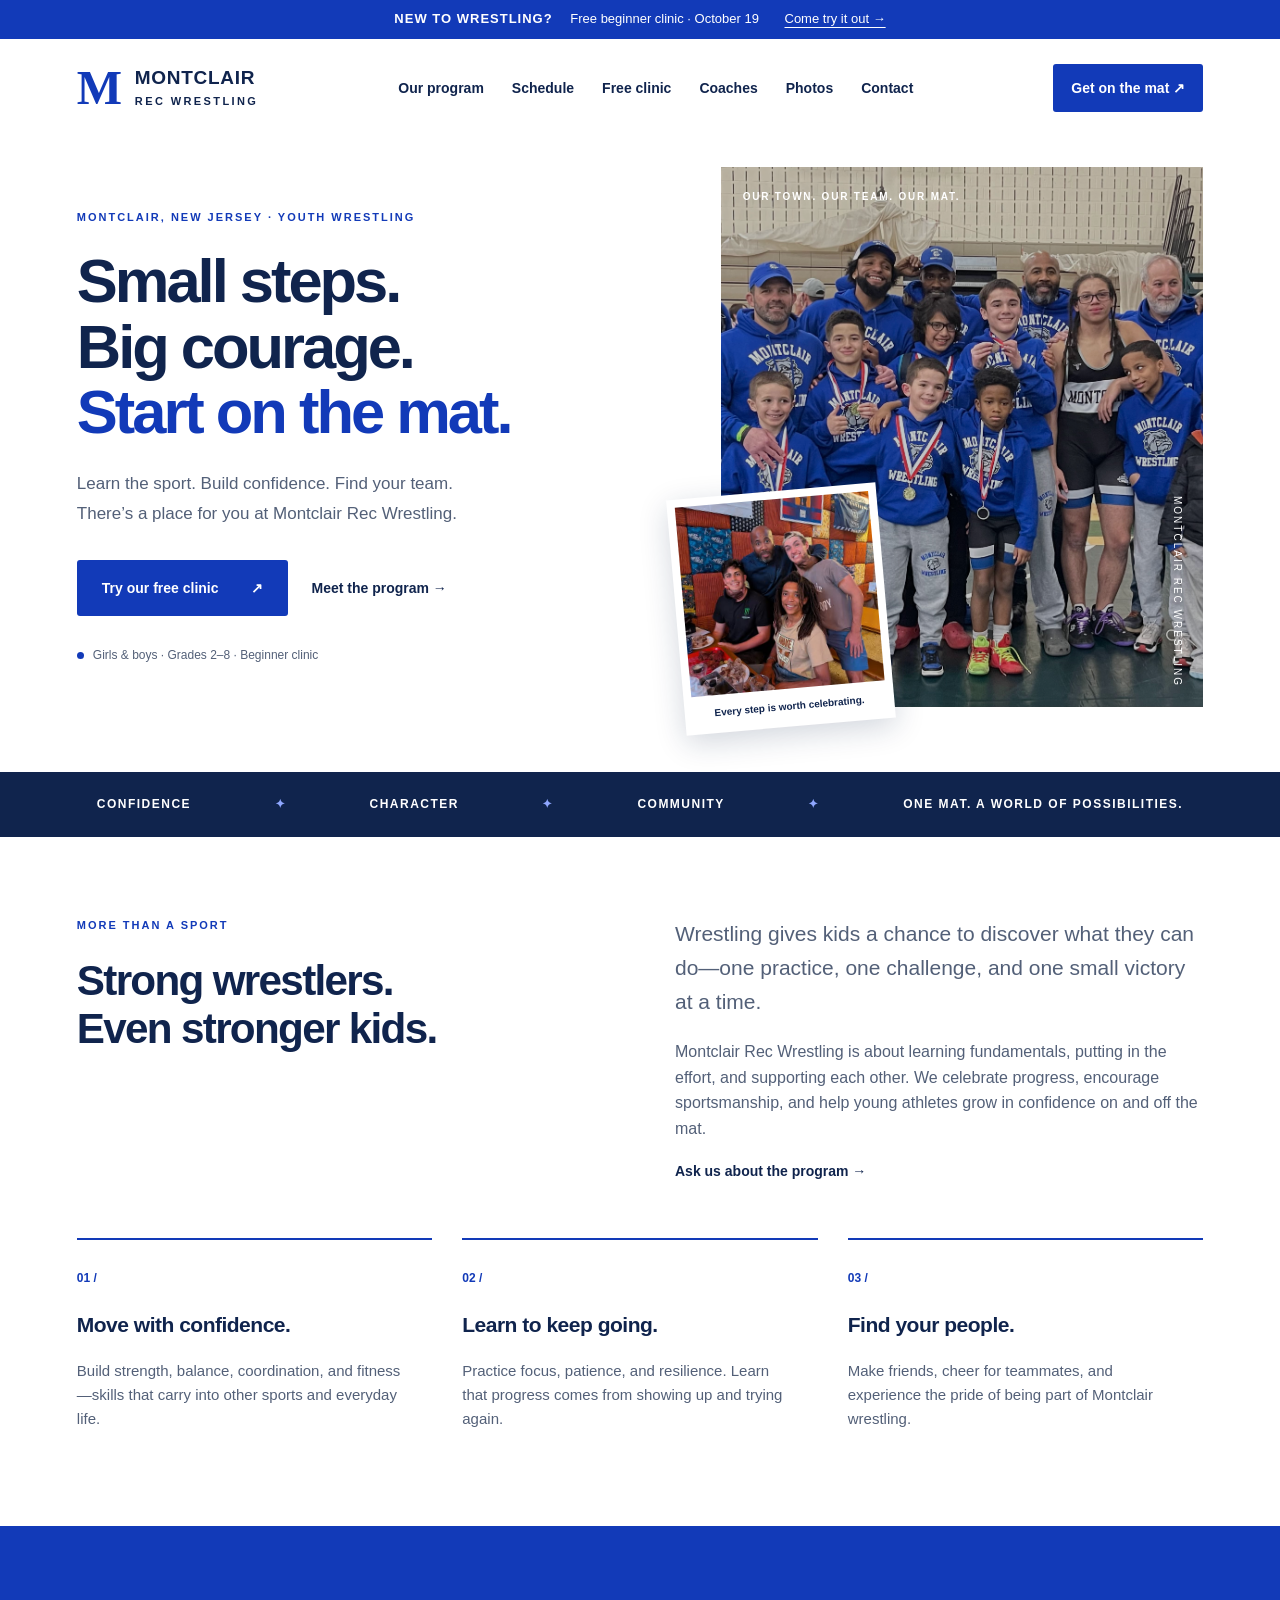
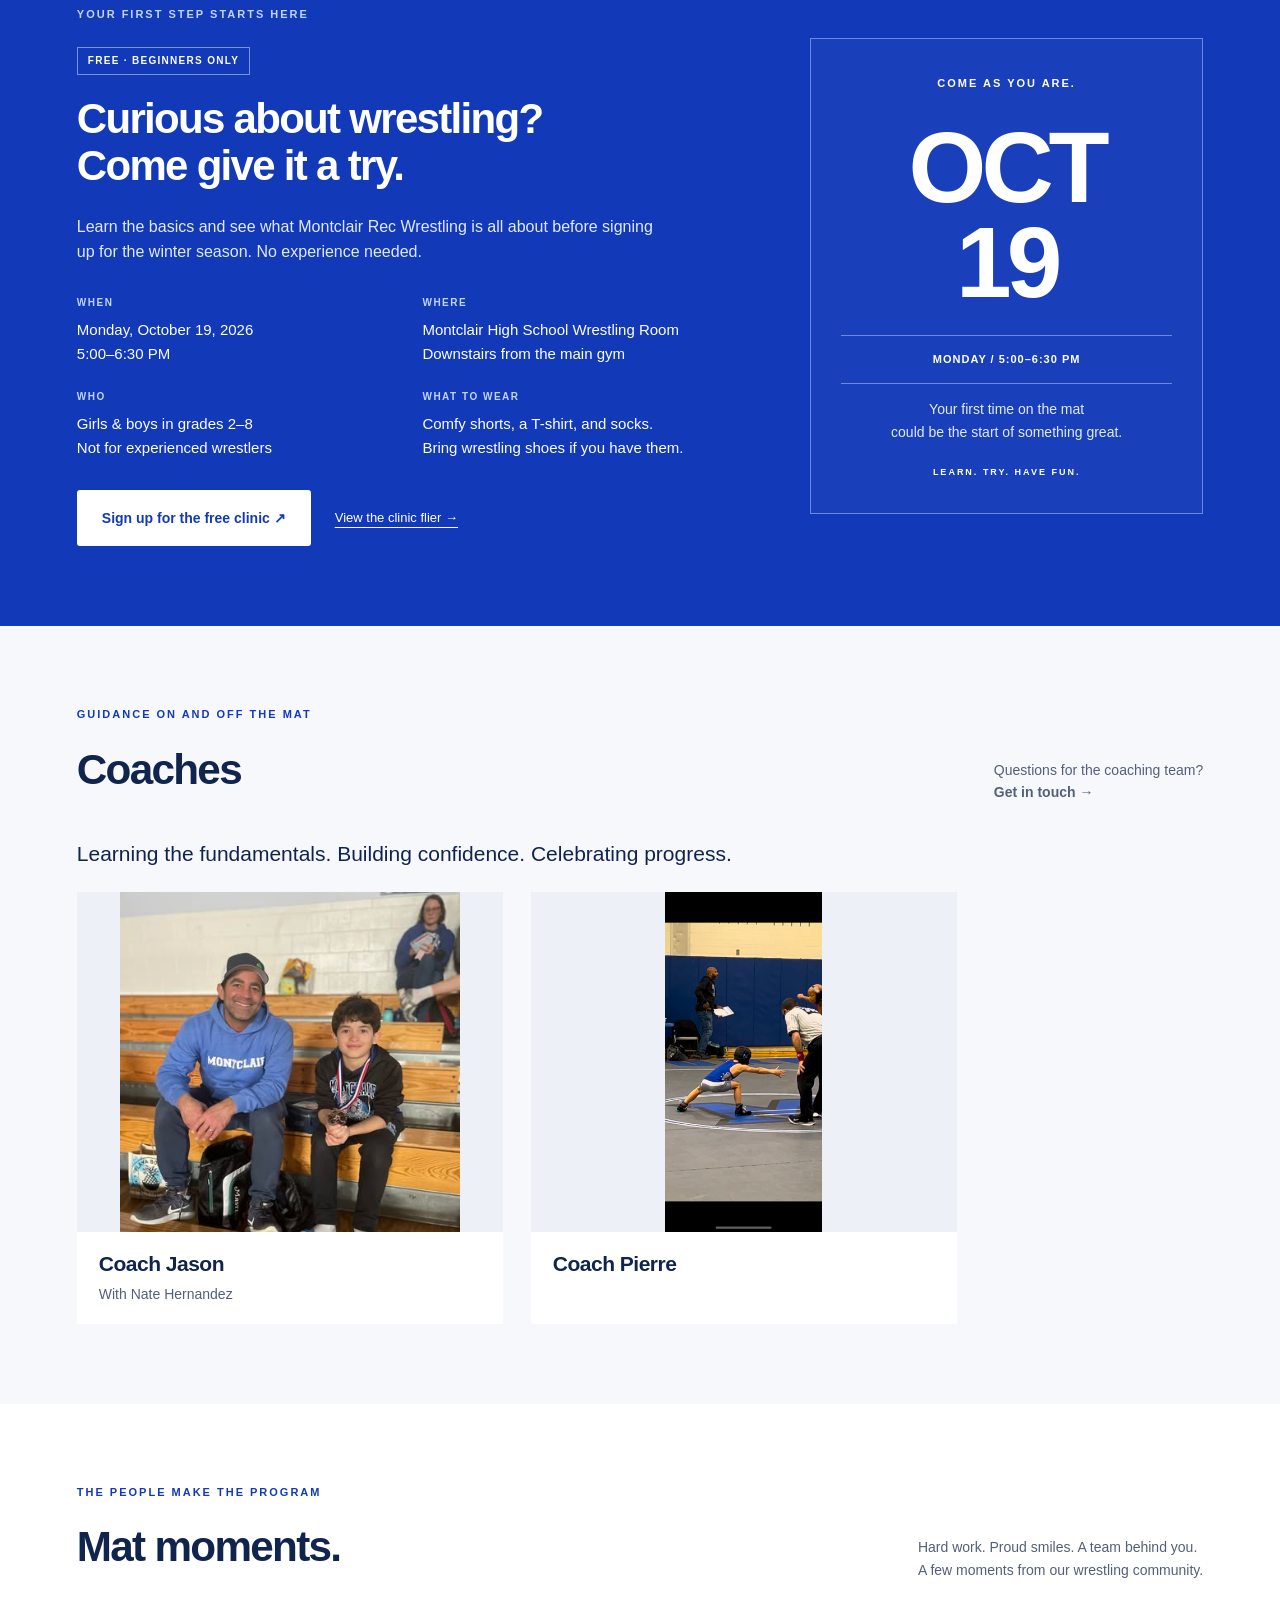
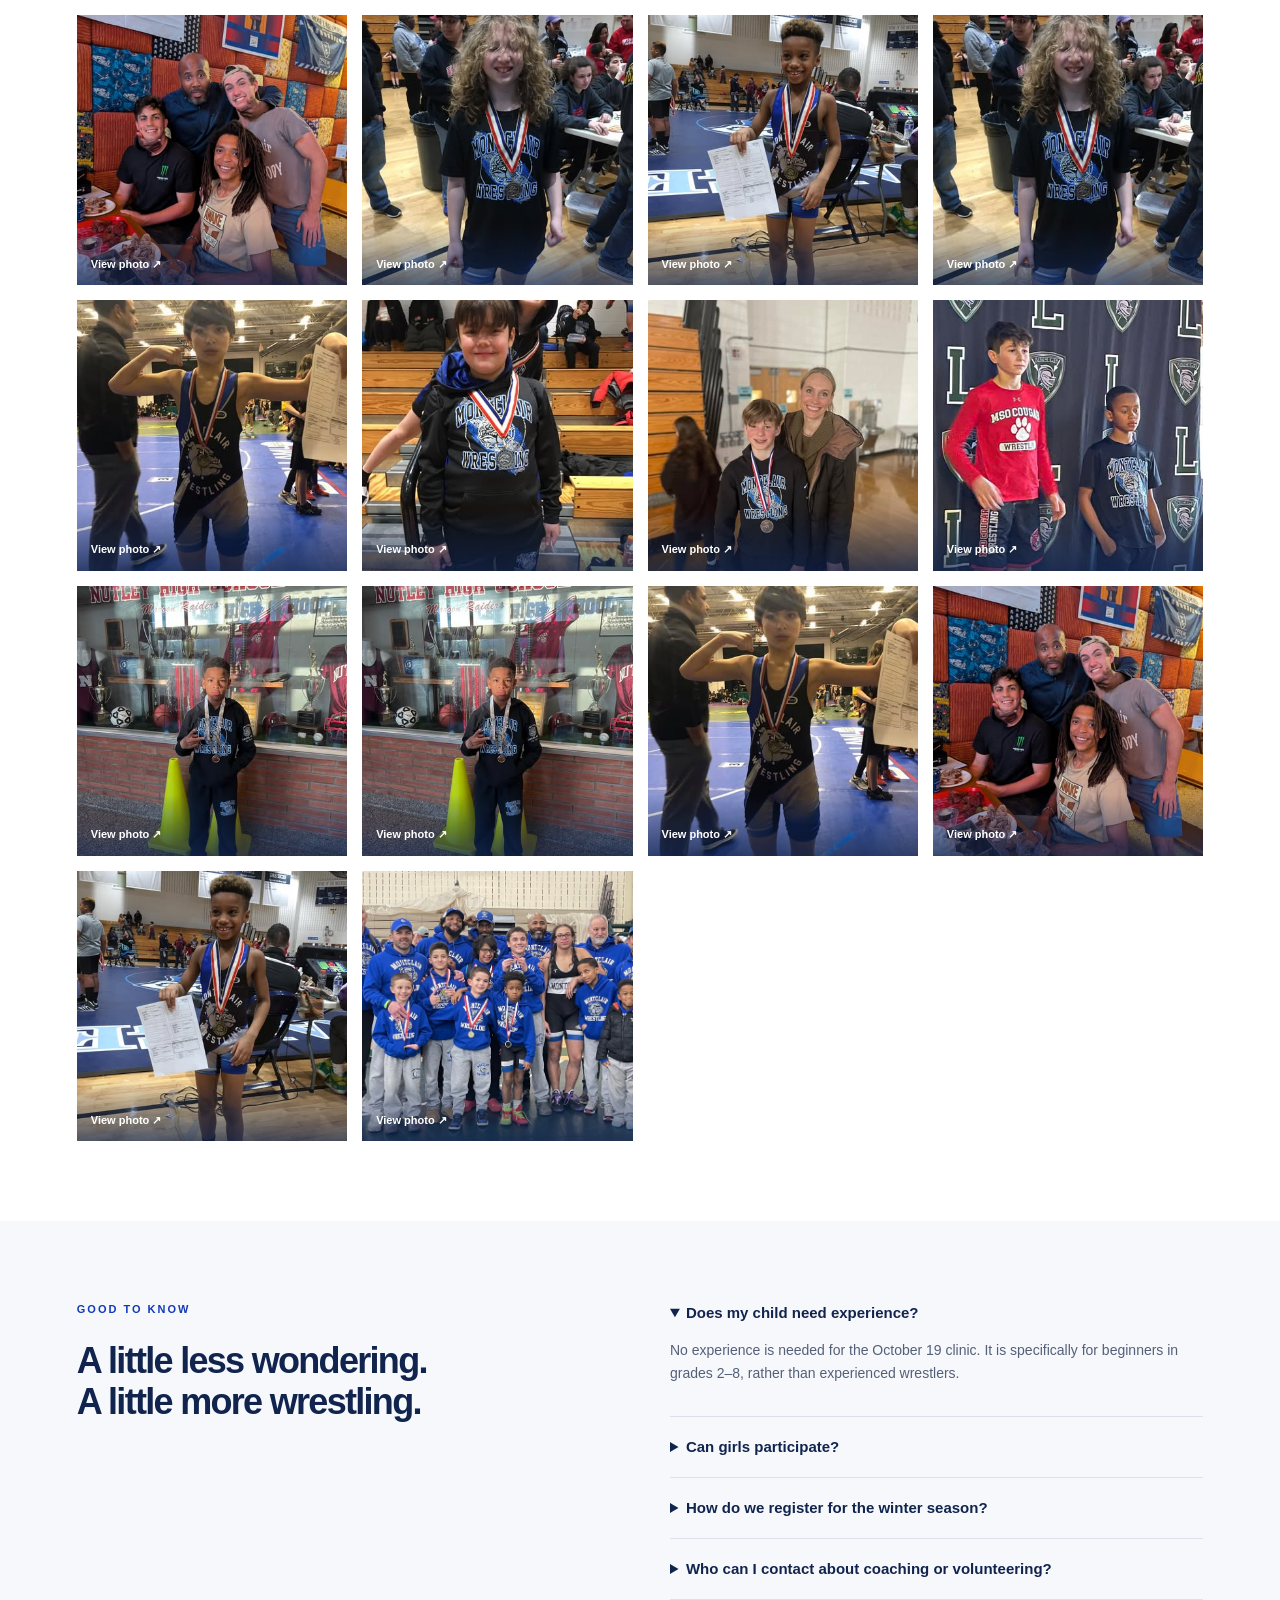
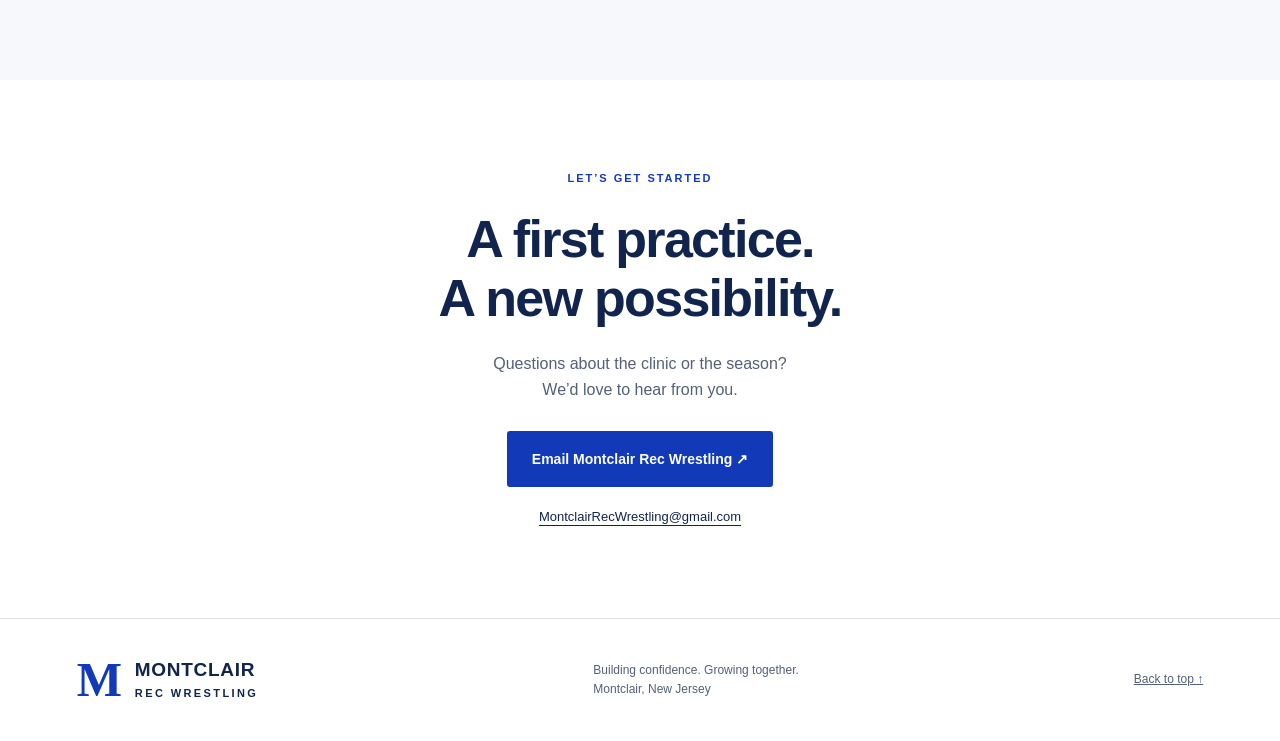
==== commit 7b3e4d21: "Revert "Recreate the dark new-chat interface"" ====
--- a/index.html
+++ b/index.html
@@ -1,99 +1,15 @@
 <!doctype html>
-<html lang="en">
-<head>
-  <meta charset="utf-8">
-  <meta name="viewport" content="width=device-width, initial-scale=1">
-  <title>New chat</title>
-  <meta name="theme-color" content="#000000">
-  <link rel="stylesheet" href="styles.css">
-  <script src="script.js" defer></script>
-</head>
-<body>
-  <aside class="sidebar" id="sidebar">
-    <div class="sidebar-scroll">
-      <nav class="primary-nav" aria-label="Primary navigation">
-        <a class="nav-item selected" href="#new-chat"><svg aria-hidden="true"><use href="#icon-compose"/></svg><span>New chat</span></a>
-        <a class="nav-item" href="#scheduled"><svg aria-hidden="true"><use href="#icon-clock"/></svg><span>Scheduled</span></a>
-        <a class="nav-item" href="#library"><svg aria-hidden="true"><use href="#icon-library"/></svg><span>Library</span></a>
-        <a class="nav-item" href="#plugins"><svg aria-hidden="true"><use href="#icon-plugin"/></svg><span>Plugins</span></a>
-        <a class="nav-item" href="#explore"><svg aria-hidden="true"><use href="#icon-more"/></svg><span>Explore</span></a>
-      </nav>
-
-      <section class="sidebar-section">
-        <h2>Pinned</h2>
-        <a class="nav-item" href="#health"><svg aria-hidden="true"><use href="#icon-health"/></svg><span>Health</span></a>
-      </section>
-
-      <section class="sidebar-section recents">
-        <h2>Recents</h2>
-        <a href="#chat">Create new pages for menu links and update <span class="branch">⌘</span></a>
-        <a href="#chat">Rename to The Doug Dix Memorial Bracket C <span class="branch">⌘</span></a>
-        <a href="#chat">Find GitHub integration steps</a>
-        <a href="#chat">Rename Doug Dix Memorial Bracket Challeng <span class="branch">⌘</span></a>
-        <a href="#chat">Add collapse button for registered users <span class="branch">⌘</span></a>
-        <a href="#chat">Consolidate Cinderella picks input <span class="branch">⌘</span></a>
-        <a href="#chat">Lock down entry portal access <span class="branch">⌘</span></a>
-        <a href="#chat">Add cinderella picks section in admin portal <span class="branch">⌘</span></a>
-        <a href="#chat">Add Sanctifly link and logo to landing page <span class="branch">⌘</span></a>
-        <a href="#chat">Change Sanctifly logo size <span class="branch">⌘</span></a>
-        <a href="#chat">Update Rules page with new guidelines <span class="branch">⌘</span></a>
-        <a href="#chat">Ensure picks are independent across entries <span class="branch">⌘</span></a>
-        <a href="#chat">Make Payments Info content universally acces <span class="branch">⌘</span></a>
-        <a href="#chat">Investigate Payment Info display issue</a>
-        <a href="#chat">Review changes for Admin Portal visibility <span class="branch">⌘</span></a>
-        <a href="#chat">Fix Neon calls for Scores and Results page <span class="branch">⌘</span></a>
-        <a href="#chat">Review entry saving to Neon <span class="branch">⌘</span></a>
-        <a href="#chat">Review code for submitted brackets display <span class="branch">⌘</span></a>
-        <a href="#chat">Fix visibility of submitted entries <span class="branch">⌘</span></a>
-        <a href="#chat">Fix access to Entry Form and related features <span class="branch">⌘</span></a>
-      </section>
-    </div>
-
-    <button class="profile" type="button">
-      <span class="avatar">DM</span>
-      <span><strong>David Meyrowitz</strong><small>Plus</small></span>
-    </button>
-  </aside>
-
-  <main>
-    <button class="sidebar-toggle" type="button" aria-label="Toggle sidebar" aria-expanded="true">☰</button>
-    <button class="brand-badge" type="button" aria-label="Open account menu"><span>✳</span></button>
-
-    <section class="empty-state" aria-labelledby="page-title">
-      <svg class="thought" viewBox="0 0 48 48" aria-hidden="true">
-        <path d="M17 34c-4.4-.5-7-3.5-7-7.2 0-2.5 1.2-4.8 3.3-6.2-.4-1-.6-2-.6-3.1 0-4.2 3.4-7.5 7.5-7.5 2.1 0 4 .8 5.4 2.2 1.3-.8 2.8-1.2 4.4-1.2 4.8 0 8.7 3.8 8.7 8.6 0 .7-.1 1.4-.3 2.1 2.4 1.1 4 3.5 4 6.2 0 3.8-3.1 6.9-7 6.9-1.1 0-2.1-.2-3-.7-1.5 2.4-4.2 3.9-7.2 3.9-3.2 0-6-1.7-7.5-4.3Z"/>
-        <path d="m21 17-4 7h6l-2 7 9-10h-6l3-5"/>
-      </svg>
-      <h1 id="page-title">What should we build?</h1>
-    </section>
-
-    <form class="composer" id="composer">
-      <div class="context-bar">
-        <span class="repo"><svg aria-hidden="true"><use href="#icon-repo"/></svg>D1Meyro/Montclair-rec-w</span>
-        <span class="divider"></span>
-        <span class="branch-name"><svg aria-hidden="true"><use href="#icon-branch"/></svg>main</span>
-      </div>
-      <label class="input-shell">
-        <span class="sr-only">Message</span>
-        <textarea rows="1" placeholder="Do anything"></textarea>
-        <button class="attach" type="button" aria-label="Add attachment">＋</button>
-        <button class="voice" type="button" aria-label="Use voice mode"><svg aria-hidden="true"><use href="#icon-mic"/></svg></button>
-        <button class="send" type="submit" aria-label="Send message"><svg aria-hidden="true"><use href="#icon-arrow"/></svg></button>
-      </label>
-    </form>
-  </main>
-
-  <svg class="svg-defs" aria-hidden="true">
-    <symbol id="icon-compose" viewBox="0 0 24 24"><path d="M12 20H5a2 2 0 0 1-2-2V7a2 2 0 0 1 2-2h7M15.5 4.5l4 4M10 14l1-4 6.5-6.5a1.4 1.4 0 0 1 2 0l1 1a1.4 1.4 0 0 1 0 2L14 13l-4 1Z"/></symbol>
-    <symbol id="icon-clock" viewBox="0 0 24 24"><circle cx="12" cy="12" r="9"/><path d="M12 7v5l3 2"/></symbol>
-    <symbol id="icon-library" viewBox="0 0 24 24"><path d="M4 5v14M8 5v14M12 6l3 13M17 5l3 14"/></symbol>
-    <symbol id="icon-plugin" viewBox="0 0 24 24"><circle cx="12" cy="12" r="8"/><path d="m8 13 3-5 2 3 3-1-4 6-2-3-2 1"/></symbol>
-    <symbol id="icon-more" viewBox="0 0 24 24"><circle cx="5" cy="12" r="1" fill="currentColor" stroke="none"/><circle cx="12" cy="12" r="1" fill="currentColor" stroke="none"/><circle cx="19" cy="12" r="1" fill="currentColor" stroke="none"/></symbol>
-    <symbol id="icon-health" viewBox="0 0 24 24"><path d="m12 3 2 2 3-.2.8 2.8 2.5 1.6-1.2 2.8 1.2 2.8-2.5 1.6-.8 2.8-3-.2-2 2-2-2-3 .2-.8-2.8-2.5-1.6L5 12 3.8 9.2l2.5-1.6.8-2.8 3 .2 2-2Z"/><path d="M8.5 12h2l1-2 1.5 4 1-2h2"/></symbol>
-    <symbol id="icon-repo" viewBox="0 0 24 24"><rect x="4" y="5" width="16" height="14" rx="3"/><path d="M8 9h8"/></symbol>
-    <symbol id="icon-branch" viewBox="0 0 24 24"><circle cx="7" cy="5" r="2"/><circle cx="7" cy="19" r="2"/><circle cx="17" cy="8" r="2"/><path d="M7 7v10M9 15c4 0 6-2 6-5"/></symbol>
-    <symbol id="icon-mic" viewBox="0 0 24 24"><rect x="9" y="3" width="6" height="12" rx="3"/><path d="M6 11a6 6 0 0 0 12 0M12 17v4"/></symbol>
-    <symbol id="icon-arrow" viewBox="0 0 24 24"><path d="m6 12 6-6 6 6M12 7v11"/></symbol>
-  </svg>
-</body>
-</html>
+<html lang="en"><head><meta charset="utf-8"><meta name="viewport" content="width=device-width,initial-scale=1"><title>Montclair Rec Wrestling | Youth Wrestling in Montclair, NJ</title><meta name="description" content="Learn the sport. Find your confidence. Join Montclair Rec Wrestling, and try our free beginner clinic for girls and boys in grades 2–8 on October 19, 2026."><meta name="theme-color" content="#123ab8"><link rel="icon" href="favicon.svg" type="image/svg+xml"><link rel="stylesheet" href="styles.css"><script src="script.js" defer></script><style>.coaches-section{background:var(--paper)}.coach-grid{display:grid;grid-template-columns:repeat(2,minmax(0,1fr));gap:28px;max-width:880px}.coach-grid figure{margin:0;background:white}.coach-grid img{width:100%;height:340px;object-fit:contain;background:#edf0f6}.coach-grid figcaption{padding:18px 22px}.coach-grid h3{margin:0}.coach-grid figcaption p{margin:6px 0 0;color:var(--muted);font-size:14px}header nav{flex-wrap:wrap}@media(max-width:650px){.coach-grid{grid-template-columns:1fr}.coach-grid img{height:300px}}</style></head>
+<body><a class="skip" href="#main">Skip to content</a>
+<div class="announcement"><span>NEW TO WRESTLING?</span> Free beginner clinic · October 19 <a href="#clinic">Come try it out →</a></div>
+<header><a class="brand" href="index.html" aria-label="Montclair Rec Wrestling home"><span class="mark">M</span><span>MONTCLAIR<small>REC WRESTLING</small></span></a><nav aria-label="Main navigation"><a href="program.html">Our program</a><a href="schedule.html" aria-label="View practice schedule">Schedule</a><a href="clinic.html">Free clinic</a><a href="coaches.html">Coaches</a><a href="photos.html">Photos</a><a href="contact.html">Contact</a></nav><a class="button small" href="clinic.html">Get on the mat ↗</a></header><main id="main"><section class="hero"><div class="hero-copy"><p class="eyebrow">MONTCLAIR, NEW JERSEY · YOUTH WRESTLING</p><h1>Small steps.<br>Big courage.<br><em>Start on the mat.</em></h1><p class="lead">Learn the sport. Build confidence. Find your team.<br>There’s a place for you at Montclair Rec Wrestling.</p><div class="actions"><a class="button" href="#clinic">Try our free clinic <span>↗</span></a><a class="text-link" href="#about">Meet the program →</a></div><div class="hero-note"><span class="dot"></span> Girls & boys · Grades 2–8 · Beginner clinic</div></div><div class="hero-art"><img class="gym" src="Team Pic.jpg" alt="Wrestling mats ready for a meet at Montclair High School" width="600" height="720" fetchpriority="high"><div class="image-caption">OUR TOWN. OUR TEAM. OUR MAT.</div><div class="inset"><img src="photo-02.jpg" alt="A Montclair wrestler and coach celebrating together" width="250" height="250"><span>Every step is worth celebrating.</span></div><span class="vertical">MONTCLAIR REC WRESTLING</span></div></section>
+<div class="values-strip"><span>CONFIDENCE</span><i>✦</i><span>CHARACTER</span><i>✦</i><span>COMMUNITY</span><i>✦</i><span>ONE MAT. A WORLD OF POSSIBILITIES.</span></div>
+<section id="about" class="section about"><div><p class="eyebrow">MORE THAN A SPORT</p><h2>Strong wrestlers.<br>Even stronger kids.</h2></div><div><p class="large-copy">Wrestling gives kids a chance to discover what they can do—one practice, one challenge, and one small victory at a time.</p><p>Montclair Rec Wrestling is about learning fundamentals, putting in the effort, and supporting each other. We celebrate progress, encourage sportsmanship, and help young athletes grow in confidence on and off the mat.</p><a class="text-link" href="#contact">Ask us about the program →</a></div></section>
+<section class="benefits section" aria-label="Benefits of wrestling"><article><span class="number">01 /</span><h3>Move with confidence.</h3><p>Build strength, balance, coordination, and fitness—skills that carry into other sports and everyday life.</p></article><article><span class="number">02 /</span><h3>Learn to keep going.</h3><p>Practice focus, patience, and resilience. Learn that progress comes from showing up and trying again.</p></article><article><span class="number">03 /</span><h3>Find your people.</h3><p>Make friends, cheer for teammates, and experience the pride of being part of Montclair wrestling.</p></article></section>
+<section id="clinic" class="clinic section"><div class="clinic-main"><p class="eyebrow">YOUR FIRST STEP STARTS HERE</p><div class="pill">FREE · BEGINNERS ONLY</div><h2>Curious about wrestling?<br>Come give it a try.</h2><p>Learn the basics and see what Montclair Rec Wrestling is all about before signing up for the winter season. No experience needed.</p><dl class="event-details"><div><dt>WHEN</dt><dd>Monday, October 19, 2026<br>5:00–6:30 PM</dd></div><div><dt>WHERE</dt><dd>Montclair High School Wrestling Room<br>Downstairs from the main gym</dd></div><div><dt>WHO</dt><dd>Girls & boys in grades 2–8<br>Not for experienced wrestlers</dd></div><div><dt>WHAT TO WEAR</dt><dd>Comfy shorts, a T-shirt, and socks.<br>Bring wrestling shoes if you have them.</dd></div></dl><div class="actions"><a class="button white" href="https://tools.signupgenius.com/c/montclair-rec-wrestling-clinic" target="_blank" rel="noopener noreferrer">Sign up for the free clinic ↗</a><a class="flyer-link" href="Clinic%20Flier.jpg" target="_blank" rel="noopener">View the clinic flier →</a></div></div><aside class="date-card"><span>COME AS YOU ARE.</span><strong>OCT<br>19</strong><div>MONDAY / 5:00–6:30 PM</div><p>Your first time on the mat<br>could be the start of something great.</p><span class="card-bottom">LEARN. TRY. HAVE FUN.</span></aside></section>
+<section id="coaches" class="section coaches-section" aria-labelledby="coaches-title"><div class="section-heading"><div><p class="eyebrow">GUIDANCE ON AND OFF THE MAT</p><h2 id="coaches-title">Coaches</h2></div><p>Questions for the coaching team?<br><a class="text-link" href="mailto:MontclairRecWrestling@gmail.com?subject=Question%20for%20the%20coaches">Get in touch →</a></p></div><p class="large-copy">Learning the fundamentals. Building confidence. Celebrating progress.</p><div class="coach-grid"><figure><a href="Coach%20Jason%20and%20Nate%20Hernandez.jpg" data-photo><img src="Coach%20Jason%20and%20Nate%20Hernandez.jpg" alt="Coach Jason and Nate Hernandez" loading="lazy"></a><figcaption><h3>Coach Jason</h3><p>With Nate Hernandez</p></figcaption></figure><figure><a href="Coach%20Pierre.jpg" data-photo><img src="Coach%20Pierre.jpg" alt="Coach Pierre" loading="lazy"></a><figcaption><h3>Coach Pierre</h3></figcaption></figure></div></section>
+<section id="photos" class="section gallery-section"><div class="section-heading"><div><p class="eyebrow">THE PEOPLE MAKE THE PROGRAM</p><h2>Mat moments.</h2></div><p>Hard work. Proud smiles. A team behind you.<br>A few moments from our wrestling community.</p></div><div class="gallery"><a class="photo" href="photo-02.jpg" data-photo><img src="photo-02.jpg" alt="A Montclair wrestler and coach celebrating after competition" loading="lazy" width="400" height="400"><span>View photo ↗</span></a><a class="photo" href="photo-03.jpg" data-photo><img src="photo-03.jpg" alt="Young wrestlers on the awards podium" loading="lazy" width="400" height="400"><span>View photo ↗</span></a><a class="photo" href="photo-11.jpg" data-photo><img src="photo-11.jpg" alt="Montclair wrestler holding a certificate after competition" loading="lazy" width="400" height="400"><span>View photo ↗</span></a><a class="photo" href="photo-03.jpg" data-photo><img src="photo-03.jpg" alt="Montclair wrestler wearing competition medals" loading="lazy" width="400" height="400"><span>View photo ↗</span></a><a class="photo" href="photo-06.jpg" data-photo><img src="photo-06.jpg" alt="Montclair wrestler celebrating with medals" loading="lazy" width="400" height="400"><span>View photo ↗</span></a><a class="photo" href="photo-14.jpg" data-photo><img src="photo-14.jpg" alt="Montclair wrestler smiling with tournament medals" loading="lazy" width="400" height="400"><span>View photo ↗</span></a><a class="photo" href="photo-07.jpg" data-photo><img src="photo-07.jpg" alt="A young wrestler and family member at a competition" loading="lazy" width="400" height="400"><span>View photo ↗</span></a><a class="photo" href="photo-08.jpg" data-photo><img src="photo-08.jpg" alt="Wrestlers standing at a tournament awards presentation" loading="lazy" width="400" height="400"><span>View photo ↗</span></a><a class="photo" href="photo-10.jpg" data-photo><img src="photo-10.jpg" alt="Montclair wrestler wearing medals after a tournament" loading="lazy" width="400" height="400"><span>View photo ↗</span></a><a class="photo" href="photo-10.jpg" data-photo><img src="photo-10.jpg" alt="A wrestler with medals in front of the Montclair trophy case" loading="lazy" width="400" height="400"><span>View photo ↗</span></a><a class="photo" href="photo-06.jpg" data-photo><img src="photo-06.jpg" alt="Montclair wrestler holding a certificate and wearing medals" loading="lazy" width="400" height="400"><span>View photo ↗</span></a><a class="photo" href="photo-02.jpg" data-photo><img src="photo-02.jpg" alt="Members of the Montclair wrestling community together" loading="lazy" width="400" height="400"><span>View photo ↗</span></a><a class="photo" href="photo-11.jpg" data-photo><img src="photo-11.jpg" alt="Families watching a wrestling meet from the bleachers" loading="lazy" width="400" height="400"><span>View photo ↗</span></a><a class="photo" href="Team Pic.jpg" data-photo><img src="Team Pic.jpg" alt="Wrestling mats set up in the Montclair High School gym" loading="lazy" width="400" height="400"><span>View photo ↗</span></a></div></section>
+<section class="section faq" id="program"><div><p class="eyebrow">GOOD TO KNOW</p><h2>A little less wondering.<br>A little more wrestling.</h2></div><div><details open><summary>Does my child need experience?</summary><p>No experience is needed for the October 19 clinic. It is specifically for beginners in grades 2–8, rather than experienced wrestlers.</p></details><details><summary>Can girls participate?</summary><p>Absolutely. The beginner clinic welcomes both girls and boys in grades 2–8.</p></details><details><summary>How do we register for the winter season?</summary><p>Contact us for current season registration details, fees, practice times, and eligibility. The clinic sign-up is separate from season registration.</p><a href="mailto:MontclairRecWrestling@gmail.com?subject=Winter%20season%20information">Ask about the winter season →</a></details><details><summary>Who can I contact about coaching or volunteering?</summary><p>Email MontclairRecWrestling@gmail.com to connect with the program about coaching, volunteering, or questions about your child’s experience.</p></details></div></section>
+<section id="contact" class="contact section"><p class="eyebrow">LET’S GET STARTED</p><h2>A first practice.<br>A new possibility.</h2><p>Questions about the clinic or the season?<br>We’d love to hear from you.</p><a class="button" href="mailto:MontclairRecWrestling@gmail.com">Email Montclair Rec Wrestling ↗</a><a class="email" href="mailto:MontclairRecWrestling@gmail.com">MontclairRecWrestling@gmail.com</a></section>
+</main><footer><a class="brand" href="#"><span class="mark">M</span><span>MONTCLAIR<small>REC WRESTLING</small></span></a><p>Building confidence. Growing together.<br>Montclair, New Jersey</p><a href="#main">Back to top ↑</a></footer>
+<dialog id="photo-dialog" aria-label="Photo viewer"><button type="button" class="close" aria-label="Close photo viewer">×</button><img alt=""><p></p></dialog></body></html>
--- a/styles.css
+++ b/styles.css
@@ -1 +1,30 @@
-:root{color-scheme:dark;--bg:#000;--panel:#080808;--hover:#1e1e1e;--muted:#a1a1aa;--line:#242424;--purple:#b26cff}*{box-sizing:border-box}html,body{height:100%;overflow:hidden}body{margin:0;background:var(--bg);color:#f4f4f5;font:14px/1.3 Arial,Helvetica,sans-serif}button,textarea{font:inherit;color:inherit}.svg-defs{position:absolute;width:0;height:0}.sr-only{position:absolute;width:1px;height:1px;padding:0;margin:-1px;overflow:hidden;clip:rect(0,0,0,0);white-space:nowrap;border:0}.sidebar{position:fixed;inset:0 auto 0 0;width:268px;background:var(--panel);border-right:1px solid #1d1d1d;display:flex;flex-direction:column;z-index:5}.sidebar-scroll{overflow:hidden;padding:17px 6px 8px;flex:1}.primary-nav,.sidebar-section{display:flex;flex-direction:column}.nav-item{height:30px;padding:0 8px;display:flex;align-items:center;gap:9px;color:#e5e5e5;text-decoration:none;border-radius:6px}.nav-item:hover,.nav-item.selected{background:var(--hover)}.nav-item svg{width:15px;height:15px;fill:none;stroke:currentColor;stroke-width:1.6;stroke-linecap:round;stroke-linejoin:round;flex:none}.sidebar-section{margin-top:35px}.sidebar-section h2{font-size:12px;font-weight:400;margin:0 8px 13px;color:#d4d4d8}.recents{margin-top:28px}.recents h2{margin-bottom:10px}.recents a{position:relative;height:30px;padding:0 22px 0 2px;display:block;line-height:30px;white-space:nowrap;overflow:hidden;text-overflow:clip;color:#d4d4d8;text-decoration:none;font-size:12px}.recents a:hover{background:#151515;border-radius:5px}.branch{position:absolute;right:7px;color:var(--purple);font-size:12px}.profile{border:0;background:var(--panel);padding:10px 8px 13px;display:flex;align-items:center;text-align:left;gap:9px;cursor:pointer}.profile:hover{background:#151515}.avatar{width:20px;height:20px;border-radius:50%;display:grid;place-items:center;background:#f5a400;color:#fff;font-size:7px}.profile strong,.profile small{display:block;font-size:11px}.profile strong{font-weight:400}.profile small{font-size:9px;margin-top:2px}main{position:absolute;inset:0 0 0 268px;background:#000}.brand-badge{position:absolute;right:0;top:73px;width:33px;height:36px;border:0;background:#222;color:#dce500;font-size:26px;display:grid;place-items:center;cursor:pointer}.brand-badge span{transform:rotate(10deg)}.sidebar-toggle{display:none}.empty-state{position:absolute;left:50%;top:46%;transform:translate(-50%,-50%);text-align:center}.thought{width:48px;height:48px;fill:none;stroke:#434343;stroke-width:2.3;stroke-linejoin:round;stroke-linecap:round}.empty-state h1{font-size:20px;font-weight:400;margin:15px 0 0;color:#f5f5f5}.composer{position:absolute;width:min(606px,calc(100% - 40px));left:50%;bottom:17px;transform:translateX(-50%)}.context-bar{height:39px;background:#303030;border-radius:14px 14px 0 0;padding:0 12px;display:flex;align-items:center;font-size:12px;color:#e3e3e3}.context-bar span{display:flex;align-items:center;gap:5px}.context-bar svg{width:13px;height:13px;fill:none;stroke:currentColor;stroke-width:1.6}.divider{height:15px;width:1px;background:#555;margin:0 10px}.input-shell{height:81px;display:block;position:relative;background:#1d1d1d;border-radius:18px;margin-top:-1px;box-shadow:0 0 0 1px #242424}.input-shell textarea{position:absolute;inset:15px 55px 35px 14px;width:calc(100% - 69px);resize:none;border:0;outline:0;background:transparent;font-size:13px;line-height:20px}.input-shell textarea::placeholder{color:#a8a8ae}.input-shell button{position:absolute;border:0;background:transparent;cursor:pointer;display:grid;place-items:center}.attach{left:9px;bottom:8px;font-size:25px;font-weight:200;width:23px;height:23px}.voice{right:45px;bottom:9px;width:24px;height:24px}.voice svg{width:17px;height:17px;fill:none;stroke:currentColor;stroke-width:1.7;stroke-linecap:round}.send{right:9px;bottom:7px;width:30px;height:30px;border-radius:50%!important;background:#1d3964!important}.send svg{width:17px;height:17px;fill:none;stroke:#92a6c7;stroke-width:1.7;stroke-linecap:round;stroke-linejoin:round}@media(max-width:720px){.sidebar{transform:translateX(-100%);transition:transform .2s}.sidebar.open{transform:none}.sidebar-toggle{display:block;position:absolute;top:14px;left:14px;border:0;background:#1e1e1e;border-radius:7px;width:36px;height:34px;cursor:pointer;z-index:7}main{left:0}.brand-badge{top:14px}.composer{width:calc(100% - 24px);bottom:12px}.empty-state{top:43%;width:100%}}
+:root{--blue:#123ab8;--navy:#10244d;--paper:#f7f8fc;--muted:#536078;--line:#dce1ec}*{box-sizing:border-box}html{scroll-behavior:smooth;scroll-padding-top:30px}body{margin:0;background:#fff;color:var(--navy);font-family:Arial,Helvetica,sans-serif;line-height:1.6}a{color:inherit}img{max-width:100%;display:block}button,a,summary{-webkit-tap-highlight-color:transparent}a:focus-visible,button:focus-visible,summary:focus-visible{outline:3px solid #ecaa20;outline-offset:5px}.skip{position:fixed;top:-100px;left:16px;z-index:10;background:white;padding:12px}.skip:focus{top:10px}.announcement{background:var(--blue);color:white;text-align:center;padding:9px 20px;font-size:13px}.announcement span{font-weight:800;letter-spacing:1px;margin-right:14px}.announcement a{margin-left:22px;text-underline-offset:4px}header,footer{max-width:1440px;margin:auto;display:flex;justify-content:space-between;align-items:center;padding:25px 6%;gap:25px}.brand{display:flex;align-items:center;gap:12px;text-decoration:none;font-size:19px;font-weight:900;letter-spacing:.7px;line-height:1.1}.brand small{display:block;font-size:11px;letter-spacing:2.4px;margin-top:6px}.mark{font-family:Georgia,serif;font-size:48px;color:var(--blue);line-height:1}nav{display:flex;gap:28px;font-size:14px;font-weight:600}nav a{text-decoration:none}nav a:hover,.text-link:hover{color:var(--blue)}.button{display:inline-flex;justify-content:center;align-items:center;gap:32px;padding:16px 24px;background:var(--blue);color:white;text-decoration:none;font-size:14px;font-weight:700;border:1px solid transparent;border-radius:3px;transition:background .2s,transform .2s}.button:hover{background:#0c2b87;transform:translateY(-2px)}.button.small{padding:12px 17px}.hero{max-width:1440px;margin:auto;display:grid;grid-template-columns:1.1fr 1fr;padding:30px 6% 65px;gap:50px;align-items:center}.eyebrow{font-size:11px;font-weight:800;letter-spacing:2px;color:var(--blue);margin:0 0 22px}.hero h1{font-size:clamp(44px,4.8vw,70px);letter-spacing:-3px;line-height:1.06;margin:20px 0 25px;font-weight:900}.hero h1 em{color:var(--blue);font-style:normal}.lead{font-size:17px;line-height:1.8;color:var(--muted)}.actions{display:flex;gap:24px;align-items:center;flex-wrap:wrap;margin-top:30px}.text-link{font-size:14px;font-weight:700;text-decoration:none}.hero-note{font-size:12px;color:var(--muted);margin-top:30px;display:flex;align-items:center;gap:9px}.dot{height:7px;width:7px;border-radius:50%;background:var(--blue)}.hero-art{height:540px;position:relative;margin-left:30px;background:var(--blue)}.gym{width:100%;height:100%;object-fit:cover;filter:brightness(.78)}.image-caption{position:absolute;top:22px;left:22px;color:white;font-size:10px;letter-spacing:1.8px;font-weight:800}.inset{position:absolute;bottom:-20px;left:-45px;width:210px;background:white;padding:8px;transform:rotate(-5deg);box-shadow:0 8px 30px #10244d30}.inset img{width:100%;height:190px;object-fit:cover}.inset span{display:block;text-align:center;font-size:10px;font-weight:700;padding:10px 0 4px}.vertical{position:absolute;bottom:20px;right:18px;color:white;writing-mode:vertical-rl;font-size:10px;letter-spacing:2px}.values-strip{display:flex;justify-content:space-around;align-items:center;gap:18px;background:var(--navy);color:#fff;padding:23px 5%;font-size:12px;font-weight:800;letter-spacing:1.5px}.values-strip i{color:#8fa7ff;font-style:normal}.section{padding:80px 6%;max-width:1440px;margin:auto}h2{font-size:clamp(32px,3.3vw,46px);letter-spacing:-1.7px;line-height:1.13;margin:0 0 24px}h3{font-size:21px;letter-spacing:-.5px;line-height:1.3}.about{display:grid;grid-template-columns:1fr 1fr;gap:70px;padding-bottom:35px}.about p:not(.eyebrow){color:var(--muted)}.large-copy{font-size:21px;line-height:1.6;margin-top:0}.benefits{display:grid;grid-template-columns:repeat(3,1fr);gap:30px;padding-top:20px}.benefits article{border-top:2px solid var(--blue);padding:24px 20px 0 0}.number{color:var(--blue);font-weight:800;font-size:12px}.benefits p{color:var(--muted);font-size:15px}.clinic{background:var(--blue);color:white;display:grid;grid-template-columns:1.7fr 1fr;gap:65px;max-width:none;padding-left:max(6%,calc((100vw - 1268px)/2));padding-right:max(6%,calc((100vw - 1268px)/2))}.clinic .eyebrow{color:#c4d3ff}.pill{display:inline-block;font-size:10px;letter-spacing:1.3px;font-weight:800;padding:5px 10px;border:1px solid #7791e7;margin:0 0 20px}.clinic h2{font-size:42px}.clinic-main>p:not(.eyebrow){max-width:590px;color:#e3eaff}.event-details{display:grid;grid-template-columns:1fr 1fr;gap:23px;margin-top:30px}dt{font-size:10px;letter-spacing:1.5px;color:#c4d3ff;font-weight:800}dd{margin:7px 0 0;font-size:15px}.white{background:white;color:var(--blue)}.white:hover{background:#e5ebff}.flyer-link{font-size:13px;text-underline-offset:5px}.date-card{border:1px solid #6c87df;align-self:center;padding:30px;text-align:center;background:#ffffff08}.date-card>span{font-size:11px;font-weight:800;letter-spacing:2px}.date-card strong{font-size:100px;line-height:.95;letter-spacing:-5px;display:block;margin:25px 0}.date-card>div{font-size:11px;font-weight:800;letter-spacing:1px;border-top:1px solid #6c87df;border-bottom:1px solid #6c87df;padding:15px 0}.date-card p{font-size:14px;color:#e3eaff}.date-card .card-bottom{font-size:9px}.section-heading{display:flex;justify-content:space-between;gap:30px;align-items:end;margin-bottom:20px}.section-heading p:not(.eyebrow){color:var(--muted);font-size:14px}.gallery{display:grid;grid-template-columns:repeat(4,1fr);gap:15px}.photo{position:relative;overflow:hidden;background:var(--paper);aspect-ratio:1/1}.photo img{width:100%;height:100%;object-fit:cover;transition:transform .3s}.photo:hover img{transform:scale(1.04)}.photo span{position:absolute;bottom:0;left:0;right:0;background:linear-gradient(transparent,#10244dbb);padding:32px 14px 12px;color:white;font-size:11px;font-weight:700}.faq{background:var(--paper);display:grid;grid-template-columns:1fr 1fr;gap:60px}.faq h2{font-size:36px}details{border-bottom:1px solid var(--line);padding:18px 0}details:first-child{padding-top:0}summary{font-weight:700;font-size:15px;cursor:pointer}details p,details a{font-size:14px;color:var(--muted)}.contact{text-align:center;padding-top:90px;padding-bottom:90px}.contact h2{font-size:52px}.contact p:not(.eyebrow){color:var(--muted)}.contact .button{margin-top:12px}.email{display:block;margin-top:20px;font-size:13px;text-underline-offset:4px;overflow-wrap:anywhere}footer{border-top:1px solid var(--line);padding-top:30px;padding-bottom:30px}footer p,footer>a:last-child{font-size:12px;color:var(--muted)}dialog{padding:40px 18px 18px;border:0;border-radius:5px;max-width:90vw;max-height:92vh;background:var(--navy);color:white}dialog::backdrop{background:#081124dd}dialog img{max-height:72vh;width:auto;margin:auto;object-fit:contain}dialog p{font-size:13px;margin:14px 0 0;max-width:600px}.close{position:absolute;right:8px;top:2px;color:white;background:none;border:0;font-size:30px;cursor:pointer;width:36px;height:36px}@media(min-width:1500px){.clinic{padding-left:calc((100vw - 1268px)/2);padding-right:calc((100vw - 1268px)/2)}}@media(max-width:1000px){nav{gap:16px}header>.button{display:none}.hero{gap:20px}.hero h1{font-size:50px}.hero-art{height:490px}.inset{width:160px;left:-20px}.inset img{height:145px}.clinic{gap:30px}.clinic h2{font-size:36px}.date-card{padding:22px}.values-strip span:last-child,.values-strip i:last-of-type{display:none}}@media(max-width:650px){.announcement{font-size:11px;padding:9px 10px}.announcement span{display:none}.announcement a{margin-left:8px}header{padding:22px 6%;flex-wrap:wrap;gap:20px}.brand{font-size:17px}.mark{font-size:42px}nav{justify-content:space-between;width:100%;font-size:12px;gap:10px;border-top:1px solid var(--line);padding-top:14px}.hero{grid-template-columns:1fr;padding-top:15px;gap:30px;padding-bottom:55px}.hero h1{font-size:50px;letter-spacing:-2.4px}.eyebrow{font-size:9px;letter-spacing:1.5px}.lead{font-size:15px}.hero-art{height:360px;margin-left:20px;margin-right:0}.inset{width:160px}.gym{object-position:center 57%}.hero-note{font-size:11px}.actions{gap:18px}.button{padding:14px 18px;font-size:13px}.text-link{font-size:12px}.values-strip{font-size:9px;letter-spacing:1px;padding:18px 5%;gap:10px}.section{padding:55px 6%}.about,.faq{grid-template-columns:1fr;gap:12px}.large-copy{font-size:18px}.benefits{grid-template-columns:1fr;padding-top:0;gap:15px}.benefits article{padding-top:18px}.benefits h3{margin:10px 0}.benefits p{margin-top:10px}.clinic{grid-template-columns:1fr;gap:30px}.clinic h2{font-size:34px}.clinic-main>p{font-size:15px}.event-details{gap:22px 18px}dd{font-size:13px}.date-card{display:none}.section-heading{display:block}.gallery{grid-template-columns:repeat(2,1fr);gap:10px}.section-heading h2{margin-bottom:12px}.photo span{font-size:10px}.faq h2{font-size:32px}.contact h2{font-size:43px}footer{flex-wrap:wrap}footer p{max-width:180px}footer>a:last-child{width:100%}}@media(prefers-reduced-motion:reduce){html{scroll-behavior:auto}*{transition:none!important}}
+
+/* Interior pages */
+body.page{background:var(--paper)}
+.page header{background:#fff;border-bottom:1px solid var(--line)}
+.page nav a[aria-current="page"]{color:var(--blue);text-decoration:underline;text-decoration-thickness:2px;text-underline-offset:7px}
+.page-main{max-width:1440px;margin:auto}
+.page-hero{padding:75px 6% 55px;background:#fff;border-bottom:1px solid var(--line)}
+.page-hero h1{font-size:clamp(44px,5.5vw,76px);line-height:1.02;letter-spacing:-3px;margin:0;max-width:850px}
+.page-hero .intro{font-size:19px;color:var(--muted);max-width:720px;margin:25px 0 0}
+.content-section{padding:65px 6%}
+.content-section h2{margin-bottom:15px}
+.two-column{display:grid;grid-template-columns:1fr 1fr;gap:55px}
+.info-cards{display:grid;grid-template-columns:repeat(3,1fr);gap:20px;margin-top:35px}
+.info-card{background:#fff;border-top:3px solid var(--blue);padding:28px}
+.info-card h2,.info-card h3{margin-top:0}
+.info-card p{color:var(--muted)}
+.coach-list{display:grid;grid-template-columns:repeat(2,1fr);gap:16px;margin-top:34px}
+.coach-card{background:#fff;border:1px solid var(--line);padding:25px 28px}
+.coach-card h2{font-size:23px;margin:0 0 8px;letter-spacing:-.5px}
+.coach-card a{color:var(--blue);font-size:14px;overflow-wrap:anywhere}
+.page-gallery{display:grid;grid-template-columns:repeat(3,1fr);gap:16px}
+.page-gallery a{background:#fff;text-decoration:none}
+.page-gallery img{width:100%;height:280px;object-fit:cover}
+.page-gallery span{display:block;padding:13px 15px;font-size:12px;font-weight:700}
+.contact-panel{background:var(--blue);color:#fff;padding:45px;max-width:850px}
+.contact-panel .eyebrow{color:#c4d3ff}.contact-panel a:not(.button){color:#fff}
+.back-link{display:inline-block;margin-bottom:28px;font-size:13px;font-weight:700;text-decoration:none;color:var(--blue)}
+@media(max-width:800px){.info-cards{grid-template-columns:1fr}.page-gallery{grid-template-columns:repeat(2,1fr)}.two-column,.coach-list{grid-template-columns:1fr}.page-hero{padding-top:50px}.page-gallery img{height:220px}}
+@media(max-width:500px){.page-gallery{grid-template-columns:1fr}.page-gallery img{height:280px}.contact-panel{padding:30px 22px}}
